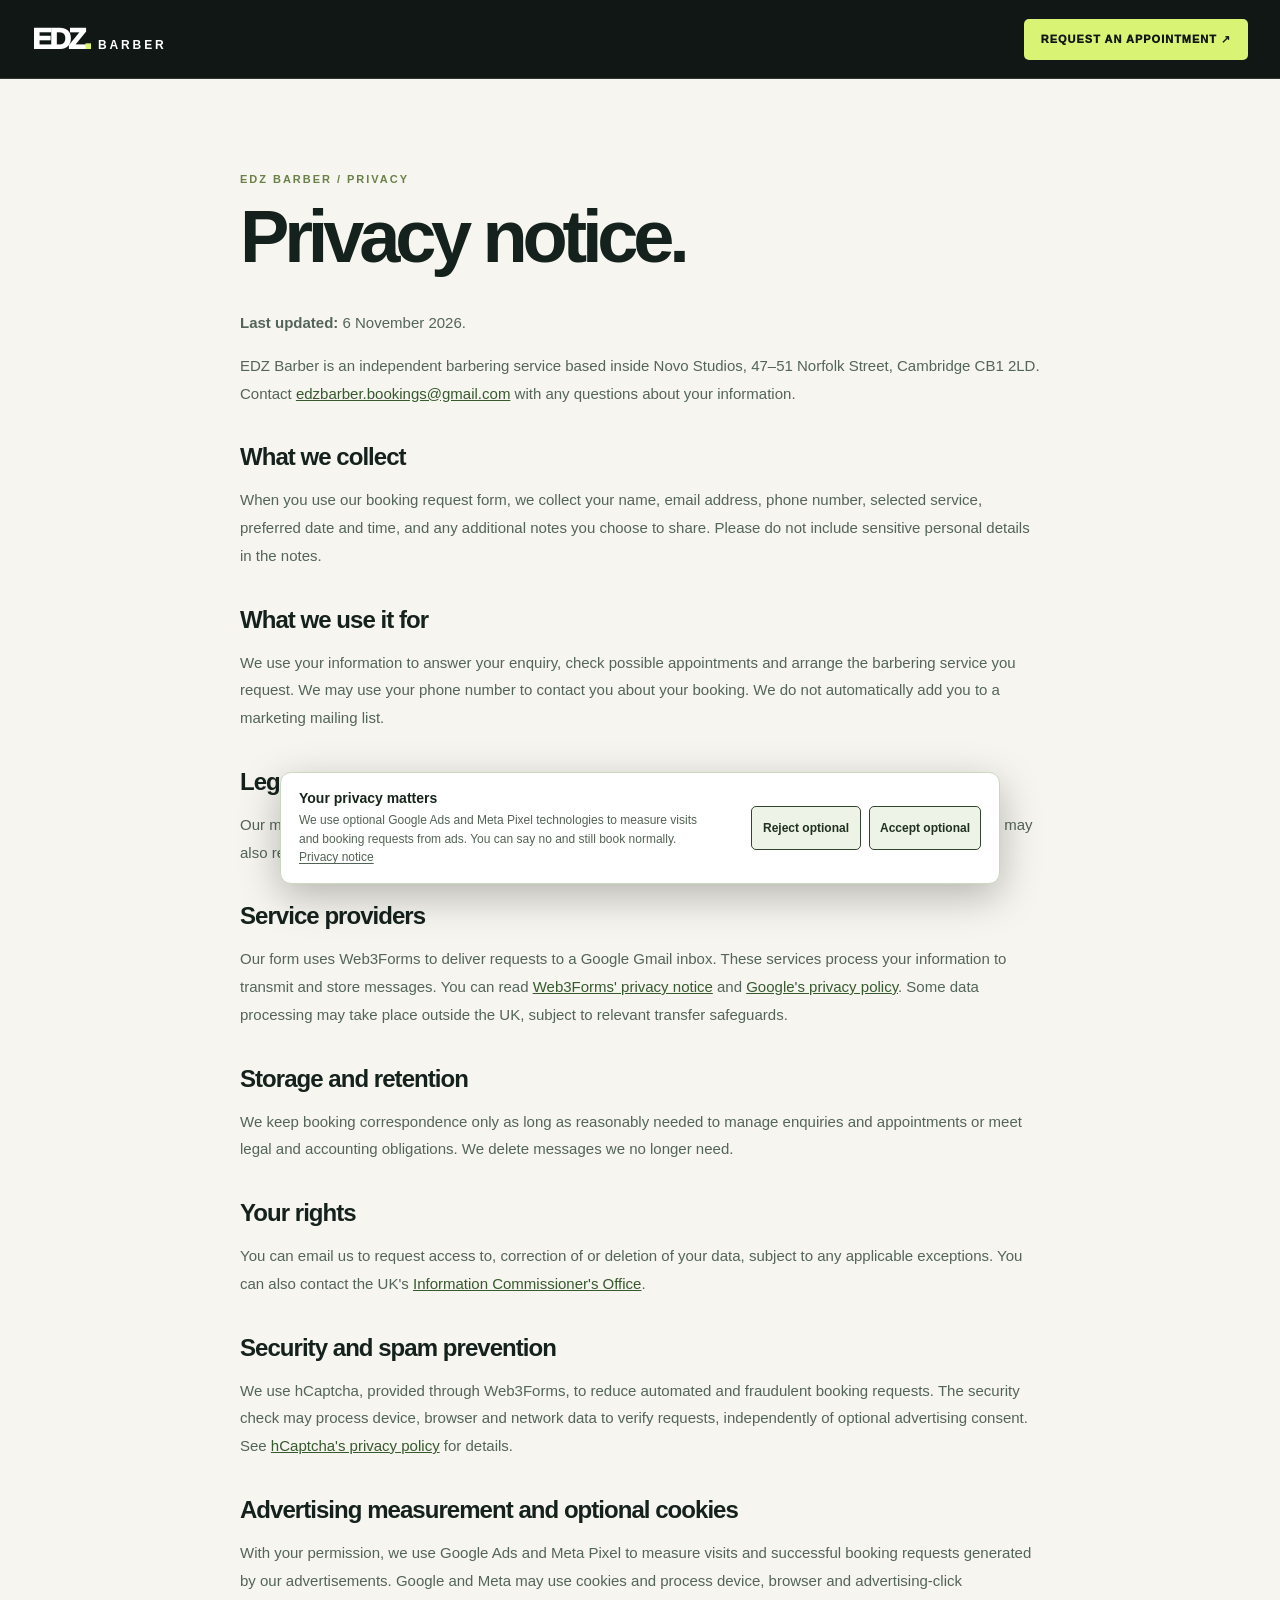
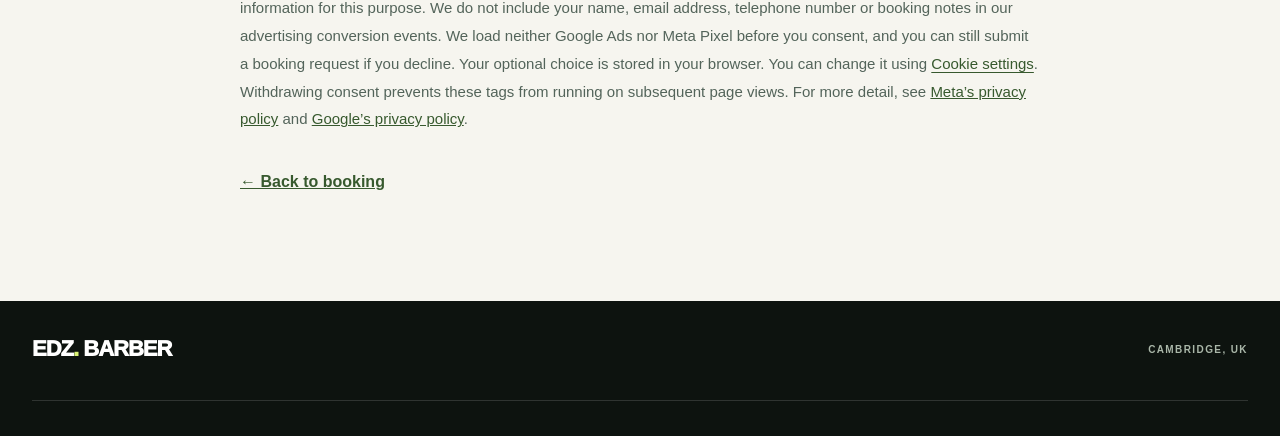
==== privacy.html @ 6031ab55 "fsdfa" ====
<!doctype html>
<html lang="en-GB">
<head>
  <script>
    window.dataLayer = window.dataLayer || [];
    function gtag() { dataLayer.push(arguments); }
    gtag('consent', 'default', {
      ad_storage: 'denied', analytics_storage: 'denied',
      ad_user_data: 'denied', ad_personalization: 'denied'
    });
    gtag('js', new Date());
  </script>
  <script src="consent.js" defer></script>
  <meta charset="utf-8"><meta name="viewport" content="width=device-width,initial-scale=1,viewport-fit=cover">
  <meta name="theme-color" content="#101714"><meta name="description" content="How EDZ Barber uses personal information sent through the appointment request form.">
  <link rel="canonical" href="https://www.edzbarber.co.uk/privacy.html"><link rel="icon" href="favicon.svg" type="image/svg+xml"><link rel="stylesheet" href="style.css">
  <title>Privacy Notice | EDZ Barber</title>
</head>
<body>
  <header class="header"><div class="container nav"><a class="logo" href="./" aria-label="EDZ Barber home"><span class="logo-symbol">EDZ<span class="logo-dot">.</span></span><span class="logo-word">BARBER</span></a><a class="nav-book" href="./#book">REQUEST AN APPOINTMENT ↗</a></div></header>
  <main class="container privacy-main">
    <span class="section-tag">EDZ BARBER / PRIVACY</span><h1>Privacy notice.</h1>
    <p><strong>Last updated:</strong> 6 November 2026.</p>
    <p>EDZ Barber is an independent barbering service based inside Novo Studios, 47–51 Norfolk Street, Cambridge CB1 2LD. Contact <a href="mailto:edzbarber.bookings@gmail.com">edzbarber.bookings@gmail.com</a> with any questions about your information.</p>
    <h2>What we collect</h2><p>When you use our booking request form, we collect your name, email address, phone number, selected service, preferred date and time, and any additional notes you choose to share. Please do not include sensitive personal details in the notes.</p>
    <h2>What we use it for</h2><p>We use your information to answer your enquiry, check possible appointments and arrange the barbering service you request. We may use your phone number to contact you about your booking. We do not automatically add you to a marketing mailing list.</p>
    <h2>Legal basis</h2><p>Our main basis for processing appointment requests is taking steps at your request before arranging a service. We may also retain necessary business records to comply with applicable obligations.</p>
    <h2>Service providers</h2><p>Our form uses Web3Forms to deliver requests to a Google Gmail inbox. These services process your information to transmit and store messages. You can read <a href="https://web3forms.com/privacy" target="_blank" rel="noopener noreferrer">Web3Forms' privacy notice</a> and <a href="https://policies.google.com/privacy" target="_blank" rel="noopener noreferrer">Google's privacy policy</a>. Some data processing may take place outside the UK, subject to relevant transfer safeguards.</p>
    <h2>Storage and retention</h2><p>We keep booking correspondence only as long as reasonably needed to manage enquiries and appointments or meet legal and accounting obligations. We delete messages we no longer need.</p>
    <h2>Your rights</h2><p>You can email us to request access to, correction of or deletion of your data, subject to any applicable exceptions. You can also contact the UK's <a href="https://ico.org.uk/make-a-complaint/" target="_blank" rel="noopener noreferrer">Information Commissioner's Office</a>.</p>
    <h2>Security and spam prevention</h2><p>We use hCaptcha, provided through Web3Forms, to reduce automated and fraudulent booking requests. The security check may process device, browser and network data to verify requests, independently of optional advertising consent. See <a href="https://www.hcaptcha.com/privacy" target="_blank" rel="noopener noreferrer">hCaptcha's privacy policy</a> for details.</p>
    <h2>Advertising measurement and optional cookies</h2><p>With your permission, we use Google Ads and Meta Pixel to measure visits and successful booking requests generated by our advertisements. Google and Meta may use cookies and process device, browser and advertising-click information for this purpose. We do not include your name, email address, telephone number or booking notes in our advertising conversion events. We load neither Google Ads nor Meta Pixel before you consent, and you can still submit a booking request if you decline. Your optional choice is stored in your browser. You can change it using <button type="button" class="cookie-settings cookie-settings-inline" data-open-cookie-preferences>Cookie settings</button>. Withdrawing consent prevents these tags from running on subsequent page views. For more detail, see <a href="https://www.facebook.com/privacy/policy/" target="_blank" rel="noopener noreferrer">Meta’s privacy policy</a> and <a href="https://policies.google.com/privacy" target="_blank" rel="noopener noreferrer">Google’s privacy policy</a>.</p>
    <a class="back-link" href="./#book">← Back to booking</a>
  </main>
  <footer class="footer"><div class="container footer-top"><a class="footer-brand" href="./">EDZ<span>.</span> BARBER</a><span>CAMBRIDGE, UK</span></div></footer>
<aside class="cookie-banner" id="cookie-banner" role="region" aria-label="Cookie preferences" hidden>
  <div class="cookie-banner-copy"><strong>Your privacy matters</strong><p>We use optional Google Ads and Meta Pixel technologies to measure visits and booking requests from ads. You can say no and still book normally. <a href="privacy.html">Privacy notice</a></p></div>
  <div class="cookie-banner-actions"><button class="cookie-choice" type="button" id="reject-tracking">Reject optional</button><button class="cookie-choice" type="button" id="accept-tracking">Accept optional</button></div>
</aside></body></html>
---- style.css ----
:root{--dark:#101714;--dark2:#1a251f;--mint:#d9f374;--ivory:#f6f5ef;--white:#fff;--ink:#15211c;--muted:#6c776d;--border:#dce1d6;--max:1240px}
*{box-sizing:border-box}
html{scroll-behavior:smooth;scroll-padding-top:26px}
body{margin:0;background:var(--ivory);font-family:Inter,ui-sans-serif,-apple-system,BlinkMacSystemFont,"Segoe UI",Arial,sans-serif;color:var(--ink);-webkit-font-smoothing:antialiased}
a{color:inherit;text-decoration:none}
a:hover{text-decoration:none}
button,input,select,textarea{font:inherit}
button{cursor:pointer}
:focus-visible{outline:3px solid #5d83e0;outline-offset:3px}
.container{width:min(calc(100% - 64px),var(--max));margin-inline:auto}
.visually-hidden{position:absolute!important;width:1px;height:1px;padding:0;margin:-1px;overflow:hidden;clip:rect(0,0,0,0);white-space:nowrap;border:0}
.skip-link{position:absolute;top:-100px;left:12px;background:var(--mint);color:#111;padding:12px;z-index:100}
.skip-link:focus{top:10px}
.header{background:var(--dark);color:#fff;border-bottom:1px solid #ffffff22;position:relative;z-index:3}
.nav{min-height:78px;display:flex;align-items:center;gap:28px;justify-content:space-between}
.logo{display:inline-flex;align-items:baseline;gap:9px;white-space:nowrap}.logo-symbol{font-size:30px;font-weight:1000;letter-spacing:-.095em;line-height:1}.logo-dot{color:var(--mint)}.logo-word{font-size:12px;letter-spacing:.24em;font-weight:900}.nav-location{margin:auto;color:#adbeae;letter-spacing:.17em;font-size:10px;font-weight:800;display:flex;align-items:center;gap:9px}.location-dot{height:7px;width:7px;background:var(--mint);border-radius:50%}.nav-actions{display:flex;align-items:center;gap:28px}.nav-text{font-size:12px;font-weight:750;color:#ced6cc}.nav-text:hover{color:var(--mint)}.nav-book{background:var(--mint);color:var(--dark);font-size:11px;letter-spacing:.09em;font-weight:950;padding:14px 17px;border-radius:5px;white-space:nowrap}.nav-book span{margin-left:7px}
.hero{background:var(--dark);color:#fff;position:relative;overflow:hidden}.hero:before{content:"";position:absolute;inset:0;pointer-events:none;background:radial-gradient(ellipse at 10% 63%,#2b442f80,transparent 43%),linear-gradient(120deg,transparent 65%,#202f2438);opacity:.9}.hero-grid{position:relative;z-index:1;display:grid;grid-template-columns:.92fr 1.08fr;gap:clamp(38px,6vw,92px);align-items:start;padding-block:66px 76px}.hero-story{min-height:670px;display:flex;flex-direction:column;position:relative;padding-top:51px}.eyebrow,.section-tag{font-size:11px;font-weight:900;letter-spacing:.18em}.eyebrow{color:#dbe9d3;display:flex;align-items:center;gap:12px}.asterisk{color:var(--mint);font-size:19px;line-height:1}.hero h1{font-size:clamp(66px,7.6vw,112px);line-height:.94;font-weight:1000;letter-spacing:-.088em;margin:46px 0 24px}.accent-line{color:var(--mint)}.period{color:#fff}.hero-description{color:#b9c6b8;line-height:1.8;max-width:425px;font-size:16px;margin:0 0 32px}.story-badges{display:flex;flex-wrap:wrap;gap:11px}.story-badges span{border:1px solid #ffffff2d;padding:11px 12px;font-size:9px;font-weight:850;letter-spacing:.07em;color:#d5ded3;border-radius:4px}.story-badges span span{color:var(--mint);padding:0;border:0;margin-right:5px;font-size:12px}.hero-decoration{position:relative;display:flex;align-items:end;justify-content:space-between;margin-top:auto;padding:35px 0 18px;border-bottom:1px solid #ffffff25}.hero-decoration>span{font-size:clamp(85px,13vw,170px);font-weight:1000;letter-spacing:-.17em;color:#d9f37418;line-height:.75;padding-right:.15em;user-select:none}.hero-decoration i{font-style:normal;font-size:12px;color:var(--mint);line-height:1.6;letter-spacing:.16em;font-weight:900;text-align:right}.footnote{font-size:9px;letter-spacing:.16em;color:#889c8c;font-weight:900;margin:15px 0 0}
.form-panel{background:var(--ivory);color:var(--ink);border-radius:14px;padding:clamp(25px,3.5vw,48px);box-shadow:0 26px 70px #0005;scroll-margin-top:18px}.form-topline{display:flex;justify-content:space-between;align-items:center;gap:10px;margin-bottom:23px}.form-tag{display:flex;gap:8px;align-items:center;font-size:9px;font-weight:900;letter-spacing:.14em}.pulse{width:7px;height:7px;border-radius:50%;background:#6e9a56;box-shadow:0 0 0 3px #6e9a5625}.form-reference{font-size:10px;letter-spacing:.1em;color:#7a887b;font-weight:800}.form-intro{border-bottom:1px solid var(--border);padding-bottom:22px;margin-bottom:24px}.form-intro h2{font-size:clamp(36px,4vw,55px);line-height:1.03;letter-spacing:-.07em;font-weight:1000;margin:0 0 14px}.form-intro h2 em{font-style:normal;color:#6a8942}.form-intro p{font-size:13px;color:#68776b;max-width:400px;line-height:1.7;margin:0}.honeypot{display:none!important}.input-group{border:0;padding:0;margin:0 0 21px;min-width:0}.input-group>label,.input-group>legend{display:block;float:none;width:100%;margin:0 0 10px;font-size:11px;color:#66804c;font-weight:950;letter-spacing:.06em}.input-group>label>span,.input-group>legend>span{color:#243226;margin-left:8px;font-size:13px;font-weight:850;letter-spacing:0}.select-wrap{position:relative}.select-wrap:after{content:"⌄";position:absolute;right:17px;top:50%;transform:translateY(-58%);font-size:23px;pointer-events:none;color:#5c6a60}input:not([type=checkbox]),select,textarea{background:#fff;border:1px solid #d5ddd0;border-radius:6px;color:var(--ink);padding:14px 15px;width:100%;min-height:49px;outline-offset:1px;font-size:14px;transition:border-color .2s,box-shadow .2s}input:not([type=checkbox]):focus,select:focus,textarea:focus{outline:none;border-color:#799651;box-shadow:0 0 0 3px #79965122}select{appearance:none;padding-right:40px;cursor:pointer}input::placeholder,textarea::placeholder{color:#929f94}input[type="date"],input[type="time"]{color-scheme:light;min-width:0}fieldset.two-fields{padding:0}.two-fields-inner{display:grid;grid-template-columns:1fr 1fr;gap:14px}.sub-label{display:block;font-size:12px;color:#526255;font-weight:700;margin:0 0 7px}.field-help{font-size:11px;color:#829082;margin:8px 0 0;line-height:1.4}.contact-details>.field+.field{margin-top:13px}.extra-details{margin:-4px 0 21px;border-bottom:1px solid var(--border);padding-bottom:15px}.extra-details summary{font-size:12px;font-weight:800;cursor:pointer;color:#314931;list-style:none;display:flex;align-items:center;gap:7px}.extra-details summary:before{content:"+";width:16px;height:16px;border:1px solid #abbba7;display:inline-grid;place-items:center;border-radius:3px;line-height:1}.extra-details[open] summary:before{content:"−"}.extra-details summary::-webkit-details-marker{display:none}.extra-details summary span{color:#94a192;font-weight:500}.extra-field{margin-top:13px}textarea{min-height:86px;resize:vertical}.submit-button{width:100%;border:0;border-radius:6px;background:var(--mint);min-height:58px;color:#132018;display:flex;justify-content:space-between;align-items:center;font-size:14px;font-weight:950;padding:10px 12px 10px 22px;transition:background .2s,transform .2s}.submit-button:hover{background:#cae85e;transform:translateY(-1px)}.submit-button:disabled{opacity:.68;cursor:wait}.button-arrow{display:grid;place-items:center;width:36px;height:36px;background:#17221c;color:var(--mint);border-radius:4px;font-size:21px}.submission-notice{display:flex;gap:9px;align-items:flex-start;margin-top:15px}.notice-icon{color:#76915e;font-size:17px;line-height:1.3}.submission-notice p{margin:0;font-size:11px;color:#7a877b;line-height:1.65}.submission-notice strong{color:#425247}.submission-notice a{color:#334a31;text-decoration:underline;text-underline-offset:2px}.form-feedback{border:1px solid #b9d6af;border-radius:9px;background:#edf7e8;padding:23px;color:#24412b;line-height:1.65}.form-feedback[hidden]{display:none}.form-feedback.is-error{background:#fff6ef;border-color:#e4c9ad;color:#784c27}.form-feedback strong{display:block;font-size:20px;letter-spacing:-.035em;margin-bottom:4px}.form-feedback p{font-size:14px;margin:0}.form-feedback .resend{display:inline-block;margin-top:14px;border:0;background:#24412b;color:#fff;padding:10px 14px;border-radius:4px;font-size:12px;font-weight:800}.hero-bottom{position:relative;z-index:1;border-top:1px solid #ffffff22}.hero-bottom-inner{min-height:53px;display:flex;justify-content:space-between;align-items:center;gap:20px;color:#85998c;letter-spacing:.14em;font-size:9px;font-weight:900}
.how{background:#f4f4eb;padding:110px 0 118px}.section-heading{display:flex;justify-content:space-between;align-items:end;gap:30px;margin-bottom:43px}.section-tag{color:#698048}.section-heading h2,.info h2{font-size:clamp(48px,6vw,80px);line-height:1;letter-spacing:-.08em;margin:18px 0 0;font-weight:1000}.section-heading h2 span{color:#8caa59}.section-heading>p{max-width:360px;font-size:15px;line-height:1.75;color:#657264;margin:0 0 5px}.steps-grid{display:grid;grid-template-columns:repeat(3,1fr);gap:14px}.step-card{background:#fff;border:1px solid #e0e6d9;border-radius:9px;padding:29px 28px;min-height:230px;display:flex;flex-direction:column}.step-count{font-size:12px;color:#67864d;font-weight:900}.step-icon{margin:17px 0 6px;font-size:35px;color:#263b25;font-weight:500}.step-card h3{font-size:23px;letter-spacing:-.05em;margin:9px 0}.step-card p{font-size:14px;color:#6d786c;line-height:1.7;margin:0}
.info{background:#e9eddf;padding:110px 0}.info-grid{display:grid;grid-template-columns:.8fr 1.2fr;gap:95px}.info-intro h2{margin-bottom:34px}.instagram-link{font-size:12px;font-weight:900;letter-spacing:.07em;border-bottom:2px solid #223a24;padding-bottom:8px}.instagram-link span{margin-left:10px}.faq-list details{border-bottom:1px solid #bccab9;padding:23px 0}.faq-list details:first-child{border-top:1px solid #bccab9}.faq-list summary{font-weight:850;font-size:15px;cursor:pointer;list-style:none;display:flex;justify-content:space-between;gap:20px}.faq-list summary:after{content:"+";font-size:25px;font-weight:400;line-height:1}.faq-list details[open] summary:after{content:"−"}.faq-list summary::-webkit-details-marker{display:none}.faq-list p{line-height:1.8;font-size:14px;color:#607261;max-width:550px;margin:17px 0 0}
.bottom-cta{background:var(--mint);padding:55px 0}.bottom-cta-inner{display:flex;align-items:center;justify-content:space-between;gap:20px}.bottom-cta-inner>div>span{font-size:10px;letter-spacing:.15em;font-weight:950}.bottom-cta-inner h2{font-size:clamp(27px,4vw,49px);letter-spacing:-.065em;margin:10px 0 0;line-height:1.1}.bottom-cta-inner h2 em{font-style:normal;color:#536d2f}.back-to-book{background:var(--dark);color:#fff;font-size:12px;font-weight:900;letter-spacing:.055em;padding:18px 21px;border-radius:5px;white-space:nowrap}.back-to-book span{color:var(--mint);margin-left:13px}.footer{background:#0d130f;color:#aab7a9;padding:35px 0}.footer-top,.footer-bottom{display:flex;justify-content:space-between;align-items:center;gap:20px}.footer-top{padding-bottom:38px;border-bottom:1px solid #ffffff24}.footer-brand{font-size:22px;letter-spacing:-.045em;color:#fff;font-weight:950}.footer-brand span{color:var(--mint)}.footer-top>span{font-size:10px;letter-spacing:.14em;font-weight:900}.footer-bottom{padding-top:22px;font-size:10px;letter-spacing:.12em;font-weight:800}.footer-bottom>div{display:flex;gap:25px}.footer-bottom a:hover{color:var(--mint)}
/* Privacy page */
.privacy-header{background:var(--dark);color:#fff}.privacy-main{max-width:800px;padding:90px 0 110px}.privacy-main h1{font-size:clamp(44px,7vw,74px);letter-spacing:-.07em;line-height:1;margin:13px 0 35px}.privacy-main h2{font-size:24px;letter-spacing:-.04em;margin:36px 0 12px}.privacy-main p,.privacy-main li{line-height:1.85;color:#53645a;font-size:15px}.privacy-main a{color:#37592e;text-decoration:underline}.privacy-main .back-link{display:inline-block;margin-top:25px;font-weight:850}
@media(max-width:1100px){.nav-location{display:none}.hero-grid{gap:30px;grid-template-columns:.83fr 1.17fr}.hero h1{font-size:clamp(63px,7.6vw,84px)}.story-badges{gap:7px}.story-badges span{font-size:8px;padding:10px}}
@media(max-width:800px){.container{width:min(calc(100% - 36px),var(--max))}.nav{min-height:64px}.nav-text{display:none}.nav-book{padding:12px 13px;font-size:10px}.hero-grid{display:flex;flex-direction:column;gap:0;padding:25px 0 44px}.form-panel{order:0;max-width:650px;width:100%;margin:auto;padding:28px}.hero-story{order:1;min-height:unset;display:block;padding:66px 8px 15px}.hero h1{font-size:clamp(58px,12vw,96px);margin:25px 0}.hero-decoration{display:none}.footnote{display:none}.hero-description{max-width:580px}.hero-bottom-inner{justify-content:center}.hero-bottom-inner span:not(:first-child){display:none}.section-heading{align-items:start}.how,.info{padding:75px 0}.info-grid{gap:35px}.bottom-cta-inner{align-items:start;flex-direction:column;gap:28px}}
@media(max-width:560px){.container{width:calc(100% - 24px)}.logo-symbol{font-size:27px}.logo-word{font-size:10px}.nav{min-height:60px}.nav-book{font-size:9px;padding:12px}.hero-grid{padding-top:12px}.form-panel{border-radius:10px;padding:23px 20px}.form-topline{margin-bottom:18px}.form-intro{padding-bottom:18px;margin-bottom:18px}.form-intro h2{font-size:40px}.form-intro p{font-size:12px}.input-group{margin-bottom:17px}.input-group>label,.input-group>legend{margin-bottom:9px}input:not([type=checkbox]),select,textarea{padding:12px;min-height:47px;font-size:13px}.two-fields-inner{gap:10px}.sub-label{font-size:11px}.field-help{font-size:10px}.contact-details>.field+.field{margin-top:11px}.extra-details{margin-bottom:17px}.submit-button{min-height:55px}.submission-notice p{font-size:10px}.hero-story{padding:65px 10px 8px}.hero h1{font-size:clamp(62px,16vw,90px)}.hero-description{font-size:14px}.story-badges span{font-size:8px;padding:8px}.hero-bottom-inner{font-size:8px}.section-heading{display:block;margin-bottom:27px}.section-heading h2,.info h2{font-size:55px}.section-heading>p{margin-top:20px;font-size:14px}.steps-grid{grid-template-columns:1fr}.step-card{min-height:unset;padding:23px}.step-icon{margin:7px 0 0;font-size:28px}.step-card h3{margin:8px 0 4px}.info-grid{grid-template-columns:1fr}.faq-list summary{font-size:14px}.bottom-cta-inner h2{font-size:33px}.back-to-book{width:100%;display:flex;justify-content:space-between}.footer{padding:28px 0}.footer-top,.footer-bottom{align-items:start;flex-direction:column}.footer-top{gap:12px;padding-bottom:23px}.footer-bottom{gap:21px}.footer-bottom>div{gap:18px}.privacy-main{padding:55px 0 85px}}
@media(prefers-reduced-motion:reduce){html{scroll-behavior:auto}*{transition:none!important}}


/* Booking details: haircut £17, beard trim £7 and a clearly identified venue. */
.venue-card{margin-top:19px;border:1px solid #dce5d3;border-radius:8px;background:#e9efdf;padding:13px 14px;display:flex;align-items:center;justify-content:space-between;gap:15px}
.venue-heading{display:flex;gap:10px;align-items:center;min-width:0}
.venue-pin{display:grid;place-items:center;width:34px;height:34px;flex-shrink:0;border-radius:7px;background:#dceabf;color:#395b32;font-weight:950;font-size:24px}
.venue-heading strong,.venue-heading span:not(.venue-pin){display:block}
.venue-heading strong{font-size:13px;font-weight:900;line-height:1.35;color:#223822}
.venue-heading div>span{font-size:11px;color:#5e725d;line-height:1.55;margin-top:2px}
.venue-directions{white-space:nowrap;font-size:11px;font-weight:900;color:#284e2e;border-bottom:1px solid #5a7955;padding-bottom:4px}
.venue-directions:hover,.faq-directions:hover{color:#50743d}
.faq-directions{color:#345c31;font-weight:850;text-decoration:underline;text-underline-offset:3px}
@media(max-width:560px){.venue-card{padding:12px;gap:8px}.venue-heading{gap:8px}.venue-heading div>span{font-size:10px}.venue-heading strong{font-size:12px}.venue-directions{font-size:10px}.venue-pin{width:28px;height:30px;font-size:20px}}
@media(max-width:370px){.venue-card{align-items:flex-start;flex-direction:column}.venue-directions{margin-left:37px}}

/* Simple, prominent follow link — secondary to the booking form. */
.follow-instagram{display:flex;align-items:center;gap:13px;margin-top:21px;padding:14px 15px;border:1px solid #d9e3d3;background:#eaf0e3;color:#1b3020;border-radius:8px;transition:background .2s,border-color .2s,transform .2s}
.follow-instagram:hover{background:#e1edd7;border-color:#afc6a5;transform:translateY(-1px)}
.follow-instagram-icon{display:grid;place-items:center;flex-shrink:0;width:42px;height:42px;background:#dbe9ce;border-radius:9px;color:#2d5132}
.follow-instagram-copy{display:flex;flex:1;flex-direction:column;gap:3px;min-width:0}
.follow-instagram-copy strong{font-size:12px;line-height:1.35;font-weight:900}
.follow-instagram-copy small{font-size:11px;color:#647963;line-height:1.4}
.follow-instagram-arrow{font-size:20px;font-weight:800;color:#385d3e}
@media(max-width:560px){.follow-instagram{margin-top:16px;padding:12px;gap:10px}.follow-instagram-icon{width:38px;height:38px}.follow-instagram-copy strong{font-size:11px}.follow-instagram-copy small{font-size:10px}}

/* Two simple service choices; no dropdown. Checked choice is included in booking email. */
.service-options{display:grid;grid-template-columns:1fr 1fr;gap:11px}
.service-option{position:relative;display:flex;align-items:center;justify-content:space-between;gap:10px;min-height:64px;padding:14px 16px;background:#fff;border:1px solid #d5ddd0;border-radius:7px;cursor:pointer;transition:border-color .18s,background .18s,box-shadow .18s}
/* The checkbox stays keyboard-accessible; the tile acts as its visible label. */
.service-option input[type="checkbox"]{position:absolute;width:1px;height:1px;opacity:0;pointer-events:none;margin:0;padding:0;min-height:0}
.service-option:has(input:checked){background:#e8f0d8;border-color:#87a465;box-shadow:inset 0 0 0 1px #87a465}
.service-option:focus-within{outline:3px solid #5d83e0;outline-offset:3px}
.service-option-title{font-size:14px;font-weight:850;color:#203325}
.service-option strong{color:#31502a;font-size:21px;font-weight:1000;white-space:nowrap}
@media(max-width:560px){.service-options{gap:8px}.service-option{padding:11px;min-height:56px;gap:6px}.service-option-title{font-size:12px}.service-option strong{font-size:18px}}
@media(max-width:350px){.service-options{grid-template-columns:1fr}}

/* Multiple services can be added to the same booking. */
.service-selector .service-hint{font-size:12px;line-height:1.5;color:#718070;margin:0 0 11px}
.service-option{padding-right:12px}
.service-option-body{display:flex;flex-direction:column;gap:4px;min-width:0;flex:1}
.service-option-subtitle{font-size:10px;color:#6d7d6d;line-height:1.3}
.service-toggle{width:19px;height:19px;flex-shrink:0;border:1.5px solid #b1c3a8;border-radius:5px;display:grid;place-items:center;color:#213c29;font-size:15px;font-weight:900;background:#fff}
.service-toggle:before{content:"+";line-height:1}
.service-option:has(input:checked) .service-toggle{border-color:#587b42;background:#d2e9ac}
.service-option:has(input:checked) .service-toggle:before{content:"✓"}
.service-summary{display:flex;align-items:center;justify-content:space-between;gap:16px;margin-top:12px;padding:13px 14px;background:#edf2e7;border:1px solid #d7e2cc;border-radius:7px}
.service-summary-detail,.service-summary-price{display:flex;flex-direction:column;gap:4px}
.service-summary-detail>span,.service-summary-price>span{font-size:9px;font-weight:950;letter-spacing:.11em;color:#748875}
.service-summary-detail strong{font-size:12px;color:#2c3d2f;line-height:1.45}
.service-summary-price{text-align:right;flex-shrink:0}
.service-summary-price strong{font-size:24px;font-weight:1000;color:#213c25}
.service-error{color:#a23022;font-size:12px;font-weight:750;margin:9px 0 0}
.service-error[hidden]{display:none}
@media(max-width:560px){.service-option{gap:5px;padding:11px 9px}.service-option-subtitle{font-size:9px}.service-toggle{width:16px;height:16px;font-size:12px}.service-summary-detail strong{font-size:11px}.service-summary-price strong{font-size:21px}}

/* Google Ads consent notice: optional, equally prominent accept and reject choices. */
.cookie-banner[hidden]{display:none!important}
.cookie-banner{position:fixed;z-index:1000;bottom:16px;left:50%;transform:translateX(-50%);width:min(720px,calc(100% - 24px));display:flex;align-items:center;gap:20px;justify-content:space-between;background:#fff;color:#18251c;border:1px solid #cbd9c1;border-radius:11px;padding:16px 18px;box-shadow:0 12px 40px #0004}
.cookie-banner-copy{max-width:400px}
.cookie-banner-copy strong{font-weight:900;font-size:14px}
.cookie-banner-copy p{font-size:12px;line-height:1.55;color:#536355;margin:4px 0 0}
.cookie-banner-copy a{text-decoration:underline;text-underline-offset:2px}
.cookie-banner-actions{display:flex;gap:8px;flex-shrink:0}
.cookie-choice{border-radius:5px;border:1px solid #31452e;background:#eef3e7;color:#203121;padding:12px 10px;font-size:12px;font-weight:850;min-width:110px;min-height:44px}
.cookie-choice:hover{background:#dcebbf}
.cookie-settings{font-size:inherit;letter-spacing:inherit;font-weight:inherit;color:inherit;text-decoration:underline;text-underline-offset:3px;background:none;border:0;padding:0}
.cookie-settings-inline{font-size:inherit;font-weight:inherit;color:#37592e;letter-spacing:normal}
@media(max-width:720px){.cookie-banner{flex-direction:column;align-items:stretch;gap:12px;padding:14px;bottom:8px}.cookie-banner-copy{max-width:none}.cookie-banner-actions{width:100%}.cookie-choice{flex:1;min-width:0}}

/* Compact hCaptcha: fits on narrow mobile screens without changing the booking layout. */
.captcha-area{margin:0 0 20px;padding:14px 15px 12px;background:#edf2e7;border:1px solid #d7e2cc;border-radius:8px}
.captcha-title{font-size:13px;font-weight:850;color:#263b29;margin:0 0 4px}
.captcha-description{font-size:11px;line-height:1.5;color:#657565;margin:0 0 12px}
.captcha-area .h-captcha{min-height:145px;max-width:100%;overflow:visible}
.captcha-error{font-size:12px;font-weight:750;color:#a23022;margin:8px 0 0;line-height:1.5}
.captcha-error[hidden]{display:none}
@media(max-width:560px){.captcha-area{padding:12px;margin-bottom:17px}}
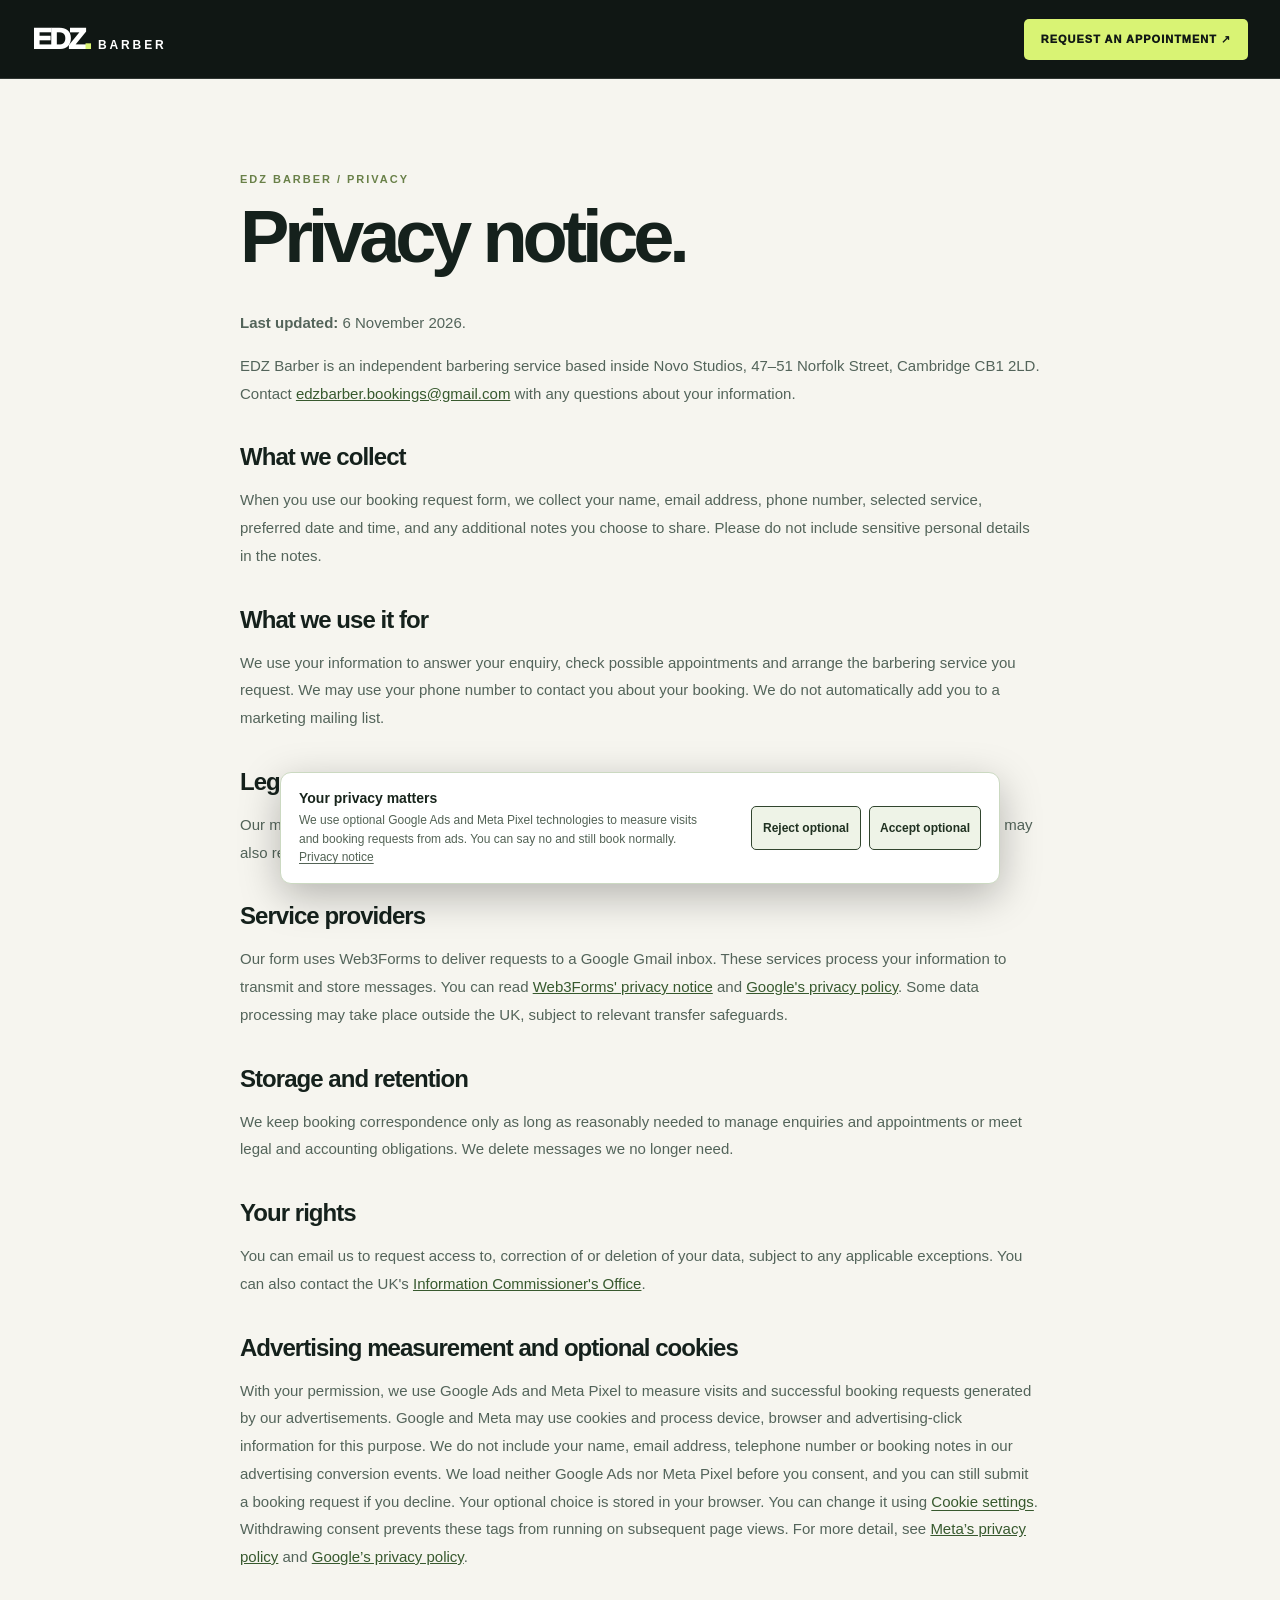
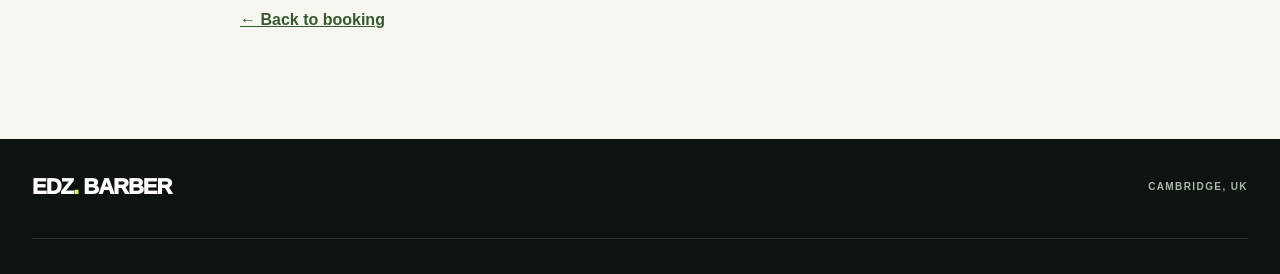
==== commit 965f1f6f: "ghdfghd" ====
--- a/privacy.html
+++ b/privacy.html
@@ -28,7 +28,6 @@
     <h2>Service providers</h2><p>Our form uses Web3Forms to deliver requests to a Google Gmail inbox. These services process your information to transmit and store messages. You can read <a href="https://web3forms.com/privacy" target="_blank" rel="noopener noreferrer">Web3Forms' privacy notice</a> and <a href="https://policies.google.com/privacy" target="_blank" rel="noopener noreferrer">Google's privacy policy</a>. Some data processing may take place outside the UK, subject to relevant transfer safeguards.</p>
     <h2>Storage and retention</h2><p>We keep booking correspondence only as long as reasonably needed to manage enquiries and appointments or meet legal and accounting obligations. We delete messages we no longer need.</p>
     <h2>Your rights</h2><p>You can email us to request access to, correction of or deletion of your data, subject to any applicable exceptions. You can also contact the UK's <a href="https://ico.org.uk/make-a-complaint/" target="_blank" rel="noopener noreferrer">Information Commissioner's Office</a>.</p>
-    <h2>Security and spam prevention</h2><p>We use hCaptcha, provided through Web3Forms, to reduce automated and fraudulent booking requests. The security check may process device, browser and network data to verify requests, independently of optional advertising consent. See <a href="https://www.hcaptcha.com/privacy" target="_blank" rel="noopener noreferrer">hCaptcha's privacy policy</a> for details.</p>
     <h2>Advertising measurement and optional cookies</h2><p>With your permission, we use Google Ads and Meta Pixel to measure visits and successful booking requests generated by our advertisements. Google and Meta may use cookies and process device, browser and advertising-click information for this purpose. We do not include your name, email address, telephone number or booking notes in our advertising conversion events. We load neither Google Ads nor Meta Pixel before you consent, and you can still submit a booking request if you decline. Your optional choice is stored in your browser. You can change it using <button type="button" class="cookie-settings cookie-settings-inline" data-open-cookie-preferences>Cookie settings</button>. Withdrawing consent prevents these tags from running on subsequent page views. For more detail, see <a href="https://www.facebook.com/privacy/policy/" target="_blank" rel="noopener noreferrer">Meta’s privacy policy</a> and <a href="https://policies.google.com/privacy" target="_blank" rel="noopener noreferrer">Google’s privacy policy</a>.</p>
     <a class="back-link" href="./#book">← Back to booking</a>
   </main>
--- a/style.css
+++ b/style.css
@@ -94,12 +94,3 @@
 .cookie-settings{font-size:inherit;letter-spacing:inherit;font-weight:inherit;color:inherit;text-decoration:underline;text-underline-offset:3px;background:none;border:0;padding:0}
 .cookie-settings-inline{font-size:inherit;font-weight:inherit;color:#37592e;letter-spacing:normal}
 @media(max-width:720px){.cookie-banner{flex-direction:column;align-items:stretch;gap:12px;padding:14px;bottom:8px}.cookie-banner-copy{max-width:none}.cookie-banner-actions{width:100%}.cookie-choice{flex:1;min-width:0}}
-
-/* Compact hCaptcha: fits on narrow mobile screens without changing the booking layout. */
-.captcha-area{margin:0 0 20px;padding:14px 15px 12px;background:#edf2e7;border:1px solid #d7e2cc;border-radius:8px}
-.captcha-title{font-size:13px;font-weight:850;color:#263b29;margin:0 0 4px}
-.captcha-description{font-size:11px;line-height:1.5;color:#657565;margin:0 0 12px}
-.captcha-area .h-captcha{min-height:145px;max-width:100%;overflow:visible}
-.captcha-error{font-size:12px;font-weight:750;color:#a23022;margin:8px 0 0;line-height:1.5}
-.captcha-error[hidden]{display:none}
-@media(max-width:560px){.captcha-area{padding:12px;margin-bottom:17px}}
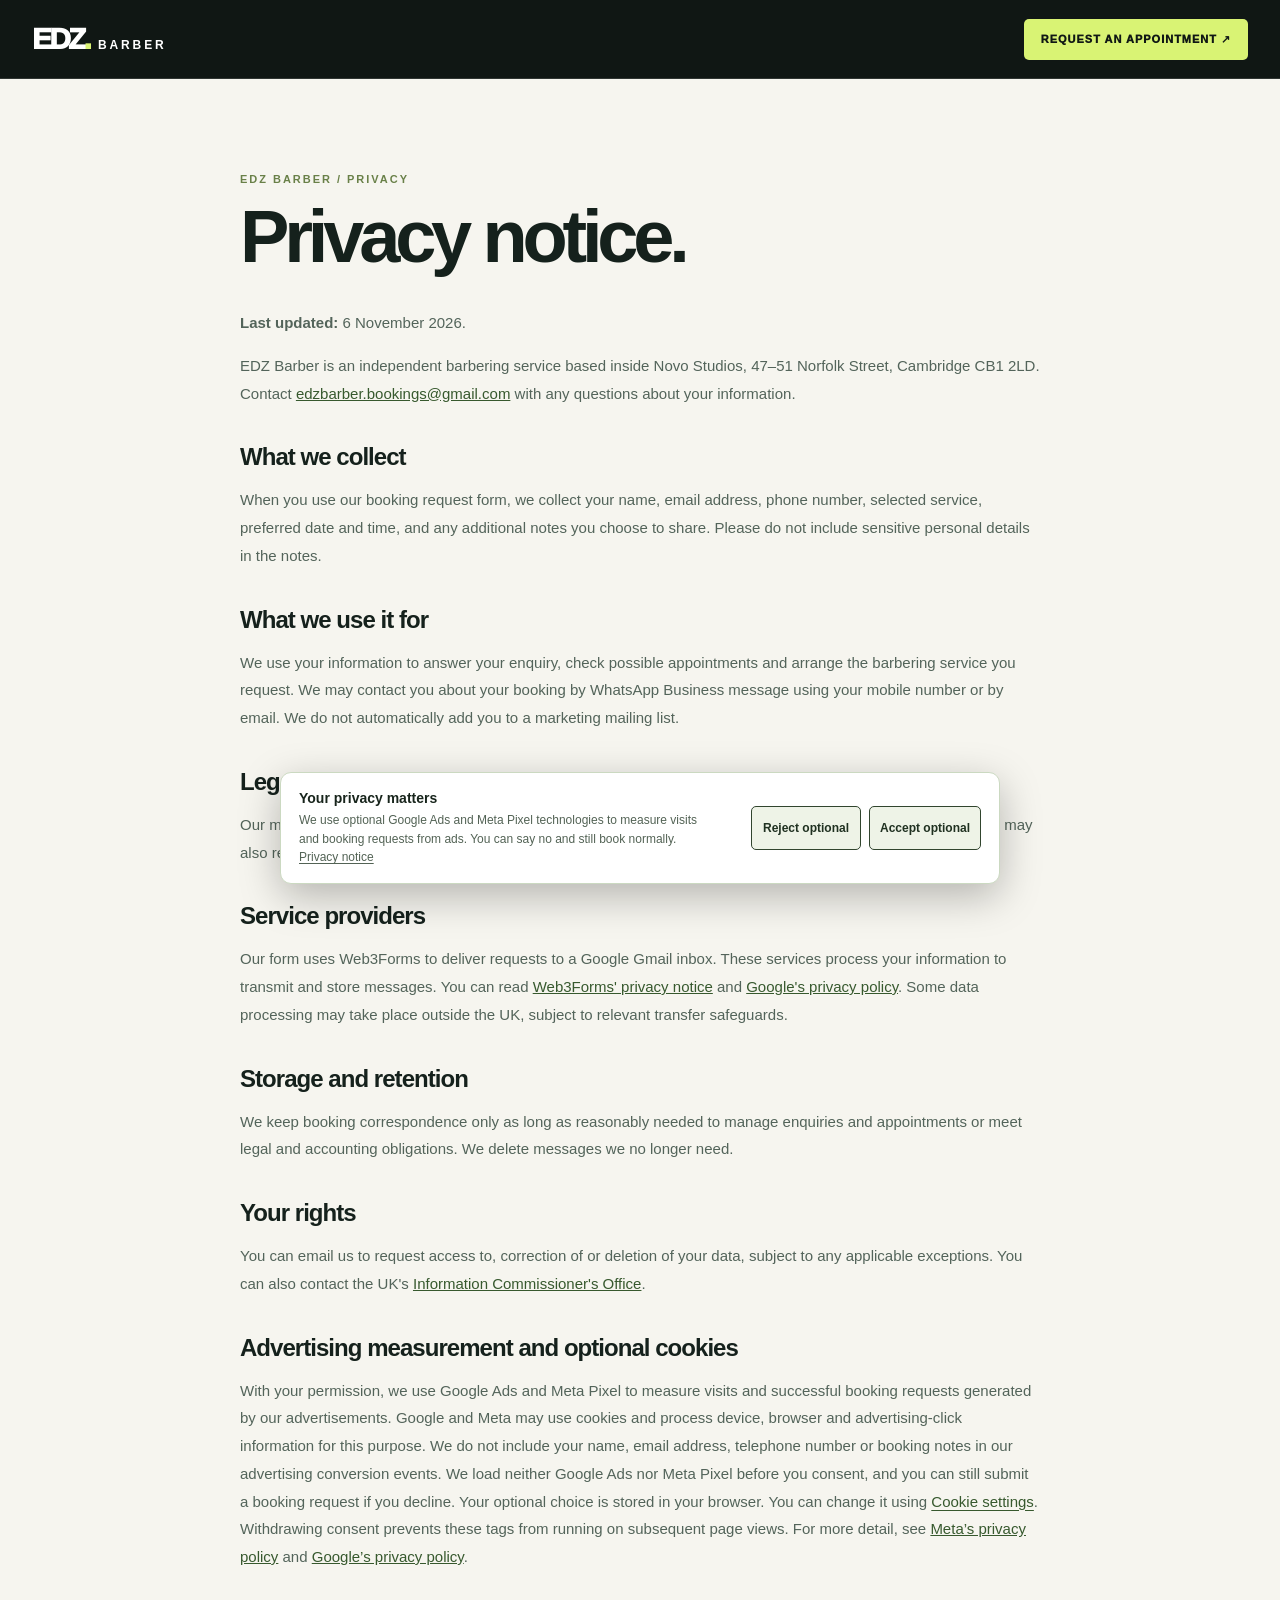
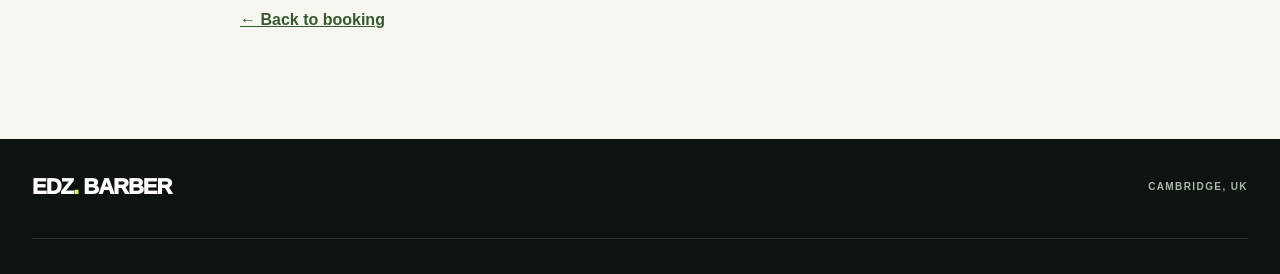
==== commit d96ebf08: "jfghjf" ====
--- a/privacy.html
+++ b/privacy.html
@@ -23,7 +23,7 @@
     <p><strong>Last updated:</strong> 6 November 2026.</p>
     <p>EDZ Barber is an independent barbering service based inside Novo Studios, 47–51 Norfolk Street, Cambridge CB1 2LD. Contact <a href="mailto:edzbarber.bookings@gmail.com">edzbarber.bookings@gmail.com</a> with any questions about your information.</p>
     <h2>What we collect</h2><p>When you use our booking request form, we collect your name, email address, phone number, selected service, preferred date and time, and any additional notes you choose to share. Please do not include sensitive personal details in the notes.</p>
-    <h2>What we use it for</h2><p>We use your information to answer your enquiry, check possible appointments and arrange the barbering service you request. We may use your phone number to contact you about your booking. We do not automatically add you to a marketing mailing list.</p>
+    <h2>What we use it for</h2><p>We use your information to answer your enquiry, check possible appointments and arrange the barbering service you request. We may contact you about your booking by WhatsApp Business message using your mobile number or by email. We do not automatically add you to a marketing mailing list.</p>
     <h2>Legal basis</h2><p>Our main basis for processing appointment requests is taking steps at your request before arranging a service. We may also retain necessary business records to comply with applicable obligations.</p>
     <h2>Service providers</h2><p>Our form uses Web3Forms to deliver requests to a Google Gmail inbox. These services process your information to transmit and store messages. You can read <a href="https://web3forms.com/privacy" target="_blank" rel="noopener noreferrer">Web3Forms' privacy notice</a> and <a href="https://policies.google.com/privacy" target="_blank" rel="noopener noreferrer">Google's privacy policy</a>. Some data processing may take place outside the UK, subject to relevant transfer safeguards.</p>
     <h2>Storage and retention</h2><p>We keep booking correspondence only as long as reasonably needed to manage enquiries and appointments or meet legal and accounting obligations. We delete messages we no longer need.</p>
--- a/style.css
+++ b/style.css
@@ -27,7 +27,7 @@
 @media(prefers-reduced-motion:reduce){html{scroll-behavior:auto}*{transition:none!important}}
 
 
-/* Booking details: haircut £17, beard trim £7 and a clearly identified venue. */
+/* Booking details: haircut £10, beard trim £7 and a clearly identified venue. */
 .venue-card{margin-top:19px;border:1px solid #dce5d3;border-radius:8px;background:#e9efdf;padding:13px 14px;display:flex;align-items:center;justify-content:space-between;gap:15px}
 .venue-heading{display:flex;gap:10px;align-items:center;min-width:0}
 .venue-pin{display:grid;place-items:center;width:34px;height:34px;flex-shrink:0;border-radius:7px;background:#dceabf;color:#395b32;font-weight:950;font-size:24px}
@@ -94,3 +94,13 @@
 .cookie-settings{font-size:inherit;letter-spacing:inherit;font-weight:inherit;color:inherit;text-decoration:underline;text-underline-offset:3px;background:none;border:0;padding:0}
 .cookie-settings-inline{font-size:inherit;font-weight:inherit;color:#37592e;letter-spacing:normal}
 @media(max-width:720px){.cookie-banner{flex-direction:column;align-items:stretch;gap:12px;padding:14px;bottom:8px}.cookie-banner-copy{max-width:none}.cookie-banner-actions{width:100%}.cookie-choice{flex:1;min-width:0}}
+
+/* Booking rules and mandatory agreement; uses existing brand colours. */
+.booking-policy{margin:0 0 18px;padding:17px 17px 15px;border:1px solid var(--border);border-radius:8px;background:#edf2e7}
+.booking-policy h3{font-size:14px;font-weight:900;letter-spacing:-.01em;margin:0 0 9px;color:#203325}
+.booking-policy ul{padding-left:19px;margin:0 0 15px;font-size:12px;line-height:1.65;color:#536653}
+.booking-policy li+li{margin-top:5px}
+.policy-agreement{display:flex;align-items:flex-start;gap:10px;border-top:1px solid #d1ddc8;padding-top:13px;font-size:12px;font-weight:750;line-height:1.55;color:#203325;cursor:pointer}
+.policy-agreement input[type="checkbox"]{flex:none;width:19px;height:19px;margin:1px 0 0;accent-color:#587b42;cursor:pointer}
+.policy-agreement strong{color:#a23022}
+@media(max-width:560px){.booking-policy{padding:14px}.booking-policy ul,.policy-agreement{font-size:11px}}
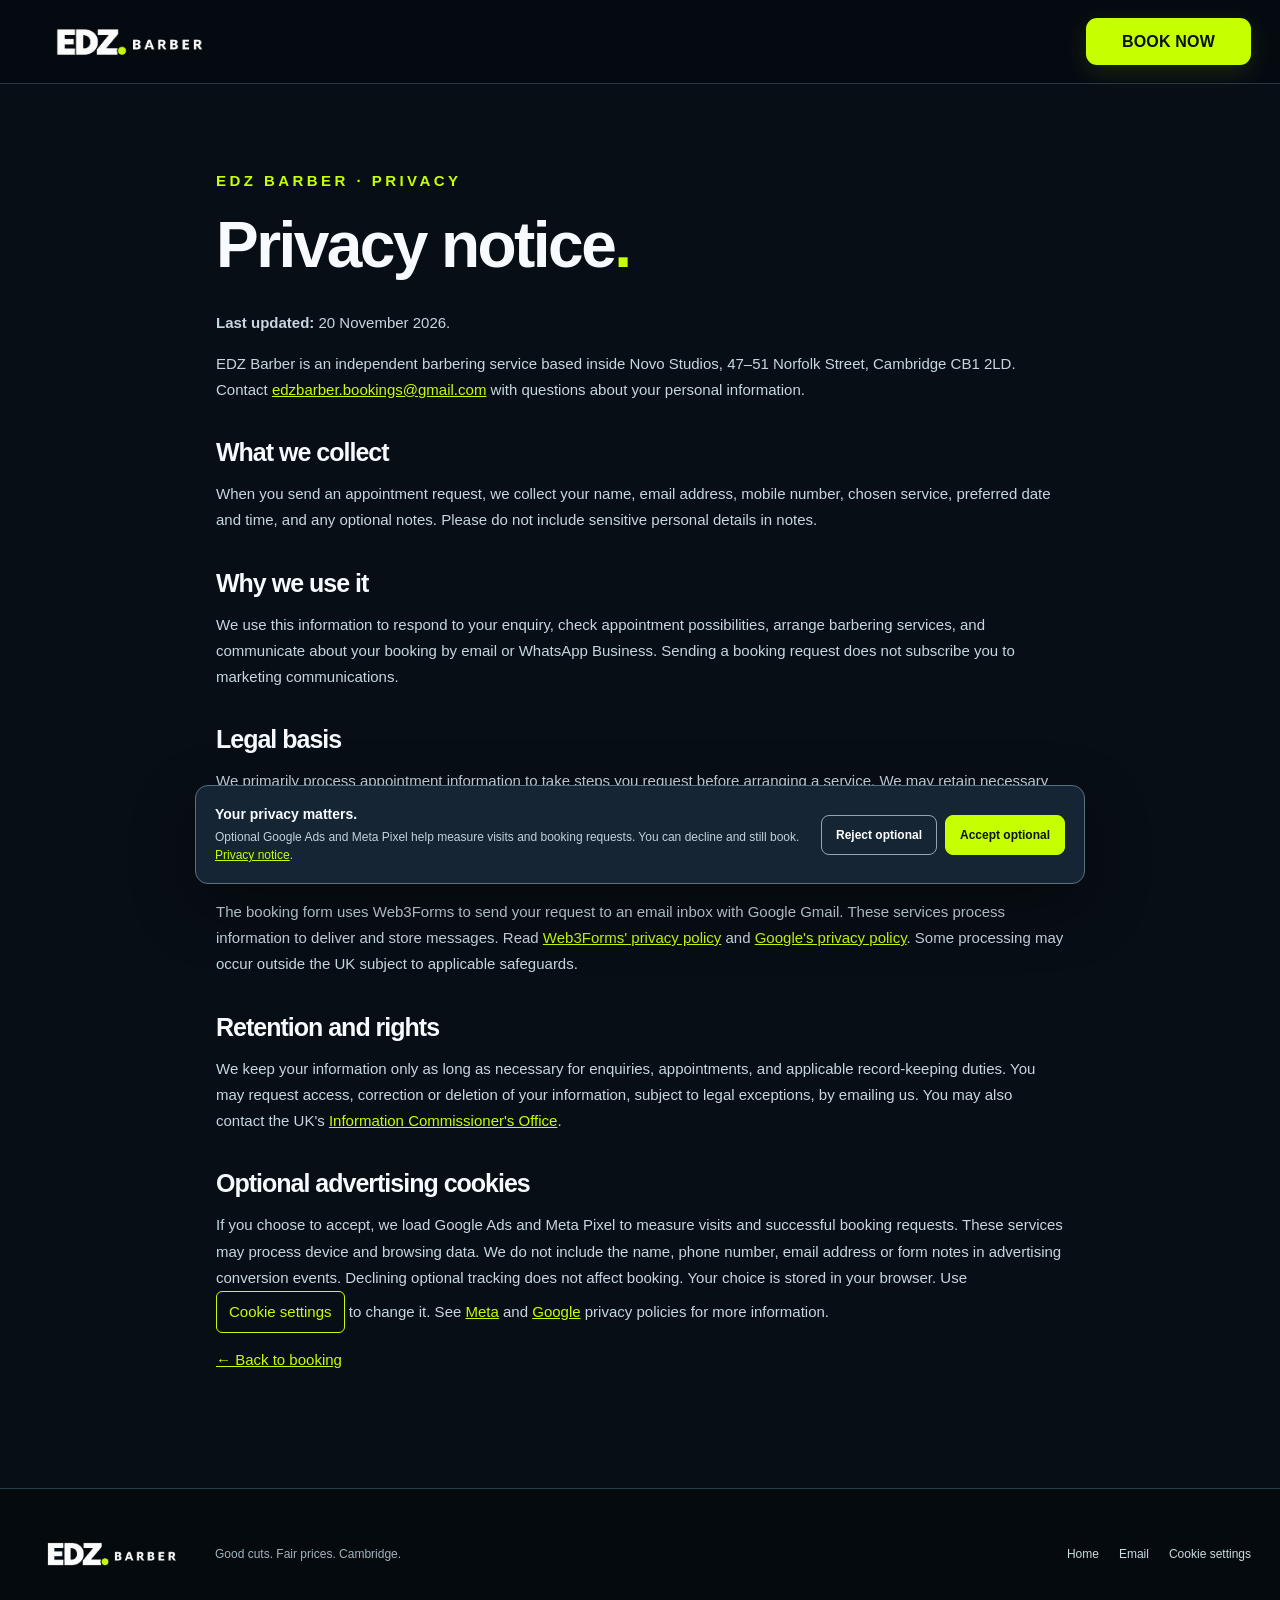
==== commit efe48eaf: "FASDFA" ====
--- a/privacy.html
+++ b/privacy.html
@@ -1,38 +1,24 @@
 <!doctype html>
 <html lang="en-GB">
 <head>
-  <script>
-    window.dataLayer = window.dataLayer || [];
-    function gtag() { dataLayer.push(arguments); }
-    gtag('consent', 'default', {
-      ad_storage: 'denied', analytics_storage: 'denied',
-      ad_user_data: 'denied', ad_personalization: 'denied'
-    });
-    gtag('js', new Date());
-  </script>
-  <script src="consent.js" defer></script>
-  <meta charset="utf-8"><meta name="viewport" content="width=device-width,initial-scale=1,viewport-fit=cover">
-  <meta name="theme-color" content="#101714"><meta name="description" content="How EDZ Barber uses personal information sent through the appointment request form.">
-  <link rel="canonical" href="https://www.edzbarber.co.uk/privacy.html"><link rel="icon" href="favicon.svg" type="image/svg+xml"><link rel="stylesheet" href="style.css">
-  <title>Privacy Notice | EDZ Barber</title>
+<meta charset="utf-8"><meta name="viewport" content="width=device-width, initial-scale=1, viewport-fit=cover">
+<meta name="theme-color" content="#080e15"><meta name="description" content="Privacy notice for EDZ Barber appointment requests in Cambridge.">
+<link rel="canonical" href="https://www.edzbarber.co.uk/privacy.html"><link rel="icon" href="favicon.svg" type="image/svg+xml"><link rel="stylesheet" href="style.css">
+<title>Privacy Notice | EDZ Barber</title>
+<script>window.dataLayer=window.dataLayer||[];function gtag(){dataLayer.push(arguments)}gtag('consent','default',{ad_storage:'denied',analytics_storage:'denied',ad_user_data:'denied',ad_personalization:'denied'});gtag('js',new Date());</script><script src="consent.js" defer></script>
 </head>
 <body>
-  <header class="header"><div class="container nav"><a class="logo" href="./" aria-label="EDZ Barber home"><span class="logo-symbol">EDZ<span class="logo-dot">.</span></span><span class="logo-word">BARBER</span></a><a class="nav-book" href="./#book">REQUEST AN APPOINTMENT ↗</a></div></header>
-  <main class="container privacy-main">
-    <span class="section-tag">EDZ BARBER / PRIVACY</span><h1>Privacy notice.</h1>
-    <p><strong>Last updated:</strong> 6 November 2026.</p>
-    <p>EDZ Barber is an independent barbering service based inside Novo Studios, 47–51 Norfolk Street, Cambridge CB1 2LD. Contact <a href="mailto:edzbarber.bookings@gmail.com">edzbarber.bookings@gmail.com</a> with any questions about your information.</p>
-    <h2>What we collect</h2><p>When you use our booking request form, we collect your name, email address, phone number, selected service, preferred date and time, and any additional notes you choose to share. Please do not include sensitive personal details in the notes.</p>
-    <h2>What we use it for</h2><p>We use your information to answer your enquiry, check possible appointments and arrange the barbering service you request. We may contact you about your booking by WhatsApp Business message using your mobile number or by email. We do not automatically add you to a marketing mailing list.</p>
-    <h2>Legal basis</h2><p>Our main basis for processing appointment requests is taking steps at your request before arranging a service. We may also retain necessary business records to comply with applicable obligations.</p>
-    <h2>Service providers</h2><p>Our form uses Web3Forms to deliver requests to a Google Gmail inbox. These services process your information to transmit and store messages. You can read <a href="https://web3forms.com/privacy" target="_blank" rel="noopener noreferrer">Web3Forms' privacy notice</a> and <a href="https://policies.google.com/privacy" target="_blank" rel="noopener noreferrer">Google's privacy policy</a>. Some data processing may take place outside the UK, subject to relevant transfer safeguards.</p>
-    <h2>Storage and retention</h2><p>We keep booking correspondence only as long as reasonably needed to manage enquiries and appointments or meet legal and accounting obligations. We delete messages we no longer need.</p>
-    <h2>Your rights</h2><p>You can email us to request access to, correction of or deletion of your data, subject to any applicable exceptions. You can also contact the UK's <a href="https://ico.org.uk/make-a-complaint/" target="_blank" rel="noopener noreferrer">Information Commissioner's Office</a>.</p>
-    <h2>Advertising measurement and optional cookies</h2><p>With your permission, we use Google Ads and Meta Pixel to measure visits and successful booking requests generated by our advertisements. Google and Meta may use cookies and process device, browser and advertising-click information for this purpose. We do not include your name, email address, telephone number or booking notes in our advertising conversion events. We load neither Google Ads nor Meta Pixel before you consent, and you can still submit a booking request if you decline. Your optional choice is stored in your browser. You can change it using <button type="button" class="cookie-settings cookie-settings-inline" data-open-cookie-preferences>Cookie settings</button>. Withdrawing consent prevents these tags from running on subsequent page views. For more detail, see <a href="https://www.facebook.com/privacy/policy/" target="_blank" rel="noopener noreferrer">Meta’s privacy policy</a> and <a href="https://policies.google.com/privacy" target="_blank" rel="noopener noreferrer">Google’s privacy policy</a>.</p>
-    <a class="back-link" href="./#book">← Back to booking</a>
-  </main>
-  <footer class="footer"><div class="container footer-top"><a class="footer-brand" href="./">EDZ<span>.</span> BARBER</a><span>CAMBRIDGE, UK</span></div></footer>
-<aside class="cookie-banner" id="cookie-banner" role="region" aria-label="Cookie preferences" hidden>
-  <div class="cookie-banner-copy"><strong>Your privacy matters</strong><p>We use optional Google Ads and Meta Pixel technologies to measure visits and booking requests from ads. You can say no and still book normally. <a href="privacy.html">Privacy notice</a></p></div>
-  <div class="cookie-banner-actions"><button class="cookie-choice" type="button" id="reject-tracking">Reject optional</button><button class="cookie-choice" type="button" id="accept-tracking">Accept optional</button></div>
-</aside></body></html>
+<header class="site-header"><div class="container header-layout"><a class="brand" href="./" aria-label="EDZ Barber home"><img src="assets/edz-logo.webp" width="278" height="104" alt="EDZ Barber logo"></a><a class="btn header-book" href="./#booking" style="margin-left:auto">BOOK NOW</a></div></header>
+<main class="privacy-main"><p class="eyebrow" style="color:var(--lime)">EDZ BARBER · PRIVACY</p><h1>Privacy notice<span class="lime-dot">.</span></h1>
+<p><strong>Last updated:</strong> 20 November 2026.</p>
+<p>EDZ Barber is an independent barbering service based inside Novo Studios, 47–51 Norfolk Street, Cambridge CB1 2LD. Contact <a href="mailto:edzbarber.bookings@gmail.com">edzbarber.bookings@gmail.com</a> with questions about your personal information.</p>
+<h2>What we collect</h2><p>When you send an appointment request, we collect your name, email address, mobile number, chosen service, preferred date and time, and any optional notes. Please do not include sensitive personal details in notes.</p>
+<h2>Why we use it</h2><p>We use this information to respond to your enquiry, check appointment possibilities, arrange barbering services, and communicate about your booking by email or WhatsApp Business. Sending a booking request does not subscribe you to marketing communications.</p>
+<h2>Legal basis</h2><p>We primarily process appointment information to take steps you request before arranging a service. We may retain necessary business records for legal and accounting purposes.</p>
+<h2>Service providers</h2><p>The booking form uses Web3Forms to send your request to an email inbox with Google Gmail. These services process information to deliver and store messages. Read <a href="https://web3forms.com/privacy" target="_blank" rel="noopener noreferrer">Web3Forms' privacy policy</a> and <a href="https://policies.google.com/privacy" target="_blank" rel="noopener noreferrer">Google's privacy policy</a>. Some processing may occur outside the UK subject to applicable safeguards.</p>
+<h2>Retention and rights</h2><p>We keep your information only as long as necessary for enquiries, appointments, and applicable record-keeping duties. You may request access, correction or deletion of your information, subject to legal exceptions, by emailing us. You may also contact the UK's <a href="https://ico.org.uk/make-a-complaint/" target="_blank" rel="noopener noreferrer">Information Commissioner's Office</a>.</p>
+<h2>Optional advertising cookies</h2><p>If you choose to accept, we load Google Ads and Meta Pixel to measure visits and successful booking requests. These services may process device and browsing data. We do not include the name, phone number, email address or form notes in advertising conversion events. Declining optional tracking does not affect booking. Your choice is stored in your browser. Use <button type="button" class="privacy-btn" data-open-cookie-preferences>Cookie settings</button> to change it. See <a href="https://www.facebook.com/privacy/policy/" target="_blank" rel="noopener noreferrer">Meta</a> and <a href="https://policies.google.com/privacy" target="_blank" rel="noopener noreferrer">Google</a> privacy policies for more information.</p>
+<p><a href="./#booking">← Back to booking</a></p></main>
+<footer class="site-footer"><div class="container footer-inner"><a class="footer-brand" href="./"><img src="assets/edz-logo.webp" width="216" height="82" alt="EDZ Barber logo"></a><p>Good cuts. Fair prices. Cambridge.</p><div class="footer-links"><a href="./">Home</a><a href="mailto:edzbarber.bookings@gmail.com">Email</a><button type="button" data-open-cookie-preferences>Cookie settings</button></div></div></footer>
+<aside id="cookie-banner" class="cookie-banner" role="region" aria-label="Cookie preferences" hidden><div class="cookie-banner-copy"><strong>Your privacy matters.</strong><p>Optional Google Ads and Meta Pixel help measure visits and booking requests. You can decline and still book. <a href="privacy.html">Privacy notice</a>.</p></div><div class="cookie-banner-actions"><button type="button" id="reject-tracking">Reject optional</button><button type="button" id="accept-tracking">Accept optional</button></div></aside>
+</body></html>
--- a/style.css
+++ b/style.css
@@ -1,106 +1,16 @@
-:root{--dark:#101714;--dark2:#1a251f;--mint:#d9f374;--ivory:#f6f5ef;--white:#fff;--ink:#15211c;--muted:#6c776d;--border:#dce1d6;--max:1240px}
-*{box-sizing:border-box}
-html{scroll-behavior:smooth;scroll-padding-top:26px}
-body{margin:0;background:var(--ivory);font-family:Inter,ui-sans-serif,-apple-system,BlinkMacSystemFont,"Segoe UI",Arial,sans-serif;color:var(--ink);-webkit-font-smoothing:antialiased}
-a{color:inherit;text-decoration:none}
-a:hover{text-decoration:none}
-button,input,select,textarea{font:inherit}
-button{cursor:pointer}
-:focus-visible{outline:3px solid #5d83e0;outline-offset:3px}
-.container{width:min(calc(100% - 64px),var(--max));margin-inline:auto}
-.visually-hidden{position:absolute!important;width:1px;height:1px;padding:0;margin:-1px;overflow:hidden;clip:rect(0,0,0,0);white-space:nowrap;border:0}
-.skip-link{position:absolute;top:-100px;left:12px;background:var(--mint);color:#111;padding:12px;z-index:100}
-.skip-link:focus{top:10px}
-.header{background:var(--dark);color:#fff;border-bottom:1px solid #ffffff22;position:relative;z-index:3}
-.nav{min-height:78px;display:flex;align-items:center;gap:28px;justify-content:space-between}
-.logo{display:inline-flex;align-items:baseline;gap:9px;white-space:nowrap}.logo-symbol{font-size:30px;font-weight:1000;letter-spacing:-.095em;line-height:1}.logo-dot{color:var(--mint)}.logo-word{font-size:12px;letter-spacing:.24em;font-weight:900}.nav-location{margin:auto;color:#adbeae;letter-spacing:.17em;font-size:10px;font-weight:800;display:flex;align-items:center;gap:9px}.location-dot{height:7px;width:7px;background:var(--mint);border-radius:50%}.nav-actions{display:flex;align-items:center;gap:28px}.nav-text{font-size:12px;font-weight:750;color:#ced6cc}.nav-text:hover{color:var(--mint)}.nav-book{background:var(--mint);color:var(--dark);font-size:11px;letter-spacing:.09em;font-weight:950;padding:14px 17px;border-radius:5px;white-space:nowrap}.nav-book span{margin-left:7px}
-.hero{background:var(--dark);color:#fff;position:relative;overflow:hidden}.hero:before{content:"";position:absolute;inset:0;pointer-events:none;background:radial-gradient(ellipse at 10% 63%,#2b442f80,transparent 43%),linear-gradient(120deg,transparent 65%,#202f2438);opacity:.9}.hero-grid{position:relative;z-index:1;display:grid;grid-template-columns:.92fr 1.08fr;gap:clamp(38px,6vw,92px);align-items:start;padding-block:66px 76px}.hero-story{min-height:670px;display:flex;flex-direction:column;position:relative;padding-top:51px}.eyebrow,.section-tag{font-size:11px;font-weight:900;letter-spacing:.18em}.eyebrow{color:#dbe9d3;display:flex;align-items:center;gap:12px}.asterisk{color:var(--mint);font-size:19px;line-height:1}.hero h1{font-size:clamp(66px,7.6vw,112px);line-height:.94;font-weight:1000;letter-spacing:-.088em;margin:46px 0 24px}.accent-line{color:var(--mint)}.period{color:#fff}.hero-description{color:#b9c6b8;line-height:1.8;max-width:425px;font-size:16px;margin:0 0 32px}.story-badges{display:flex;flex-wrap:wrap;gap:11px}.story-badges span{border:1px solid #ffffff2d;padding:11px 12px;font-size:9px;font-weight:850;letter-spacing:.07em;color:#d5ded3;border-radius:4px}.story-badges span span{color:var(--mint);padding:0;border:0;margin-right:5px;font-size:12px}.hero-decoration{position:relative;display:flex;align-items:end;justify-content:space-between;margin-top:auto;padding:35px 0 18px;border-bottom:1px solid #ffffff25}.hero-decoration>span{font-size:clamp(85px,13vw,170px);font-weight:1000;letter-spacing:-.17em;color:#d9f37418;line-height:.75;padding-right:.15em;user-select:none}.hero-decoration i{font-style:normal;font-size:12px;color:var(--mint);line-height:1.6;letter-spacing:.16em;font-weight:900;text-align:right}.footnote{font-size:9px;letter-spacing:.16em;color:#889c8c;font-weight:900;margin:15px 0 0}
-.form-panel{background:var(--ivory);color:var(--ink);border-radius:14px;padding:clamp(25px,3.5vw,48px);box-shadow:0 26px 70px #0005;scroll-margin-top:18px}.form-topline{display:flex;justify-content:space-between;align-items:center;gap:10px;margin-bottom:23px}.form-tag{display:flex;gap:8px;align-items:center;font-size:9px;font-weight:900;letter-spacing:.14em}.pulse{width:7px;height:7px;border-radius:50%;background:#6e9a56;box-shadow:0 0 0 3px #6e9a5625}.form-reference{font-size:10px;letter-spacing:.1em;color:#7a887b;font-weight:800}.form-intro{border-bottom:1px solid var(--border);padding-bottom:22px;margin-bottom:24px}.form-intro h2{font-size:clamp(36px,4vw,55px);line-height:1.03;letter-spacing:-.07em;font-weight:1000;margin:0 0 14px}.form-intro h2 em{font-style:normal;color:#6a8942}.form-intro p{font-size:13px;color:#68776b;max-width:400px;line-height:1.7;margin:0}.honeypot{display:none!important}.input-group{border:0;padding:0;margin:0 0 21px;min-width:0}.input-group>label,.input-group>legend{display:block;float:none;width:100%;margin:0 0 10px;font-size:11px;color:#66804c;font-weight:950;letter-spacing:.06em}.input-group>label>span,.input-group>legend>span{color:#243226;margin-left:8px;font-size:13px;font-weight:850;letter-spacing:0}.select-wrap{position:relative}.select-wrap:after{content:"⌄";position:absolute;right:17px;top:50%;transform:translateY(-58%);font-size:23px;pointer-events:none;color:#5c6a60}input:not([type=checkbox]),select,textarea{background:#fff;border:1px solid #d5ddd0;border-radius:6px;color:var(--ink);padding:14px 15px;width:100%;min-height:49px;outline-offset:1px;font-size:14px;transition:border-color .2s,box-shadow .2s}input:not([type=checkbox]):focus,select:focus,textarea:focus{outline:none;border-color:#799651;box-shadow:0 0 0 3px #79965122}select{appearance:none;padding-right:40px;cursor:pointer}input::placeholder,textarea::placeholder{color:#929f94}input[type="date"],input[type="time"]{color-scheme:light;min-width:0}fieldset.two-fields{padding:0}.two-fields-inner{display:grid;grid-template-columns:1fr 1fr;gap:14px}.sub-label{display:block;font-size:12px;color:#526255;font-weight:700;margin:0 0 7px}.field-help{font-size:11px;color:#829082;margin:8px 0 0;line-height:1.4}.contact-details>.field+.field{margin-top:13px}.extra-details{margin:-4px 0 21px;border-bottom:1px solid var(--border);padding-bottom:15px}.extra-details summary{font-size:12px;font-weight:800;cursor:pointer;color:#314931;list-style:none;display:flex;align-items:center;gap:7px}.extra-details summary:before{content:"+";width:16px;height:16px;border:1px solid #abbba7;display:inline-grid;place-items:center;border-radius:3px;line-height:1}.extra-details[open] summary:before{content:"−"}.extra-details summary::-webkit-details-marker{display:none}.extra-details summary span{color:#94a192;font-weight:500}.extra-field{margin-top:13px}textarea{min-height:86px;resize:vertical}.submit-button{width:100%;border:0;border-radius:6px;background:var(--mint);min-height:58px;color:#132018;display:flex;justify-content:space-between;align-items:center;font-size:14px;font-weight:950;padding:10px 12px 10px 22px;transition:background .2s,transform .2s}.submit-button:hover{background:#cae85e;transform:translateY(-1px)}.submit-button:disabled{opacity:.68;cursor:wait}.button-arrow{display:grid;place-items:center;width:36px;height:36px;background:#17221c;color:var(--mint);border-radius:4px;font-size:21px}.submission-notice{display:flex;gap:9px;align-items:flex-start;margin-top:15px}.notice-icon{color:#76915e;font-size:17px;line-height:1.3}.submission-notice p{margin:0;font-size:11px;color:#7a877b;line-height:1.65}.submission-notice strong{color:#425247}.submission-notice a{color:#334a31;text-decoration:underline;text-underline-offset:2px}.form-feedback{border:1px solid #b9d6af;border-radius:9px;background:#edf7e8;padding:23px;color:#24412b;line-height:1.65}.form-feedback[hidden]{display:none}.form-feedback.is-error{background:#fff6ef;border-color:#e4c9ad;color:#784c27}.form-feedback strong{display:block;font-size:20px;letter-spacing:-.035em;margin-bottom:4px}.form-feedback p{font-size:14px;margin:0}.form-feedback .resend{display:inline-block;margin-top:14px;border:0;background:#24412b;color:#fff;padding:10px 14px;border-radius:4px;font-size:12px;font-weight:800}.hero-bottom{position:relative;z-index:1;border-top:1px solid #ffffff22}.hero-bottom-inner{min-height:53px;display:flex;justify-content:space-between;align-items:center;gap:20px;color:#85998c;letter-spacing:.14em;font-size:9px;font-weight:900}
-.how{background:#f4f4eb;padding:110px 0 118px}.section-heading{display:flex;justify-content:space-between;align-items:end;gap:30px;margin-bottom:43px}.section-tag{color:#698048}.section-heading h2,.info h2{font-size:clamp(48px,6vw,80px);line-height:1;letter-spacing:-.08em;margin:18px 0 0;font-weight:1000}.section-heading h2 span{color:#8caa59}.section-heading>p{max-width:360px;font-size:15px;line-height:1.75;color:#657264;margin:0 0 5px}.steps-grid{display:grid;grid-template-columns:repeat(3,1fr);gap:14px}.step-card{background:#fff;border:1px solid #e0e6d9;border-radius:9px;padding:29px 28px;min-height:230px;display:flex;flex-direction:column}.step-count{font-size:12px;color:#67864d;font-weight:900}.step-icon{margin:17px 0 6px;font-size:35px;color:#263b25;font-weight:500}.step-card h3{font-size:23px;letter-spacing:-.05em;margin:9px 0}.step-card p{font-size:14px;color:#6d786c;line-height:1.7;margin:0}
-.info{background:#e9eddf;padding:110px 0}.info-grid{display:grid;grid-template-columns:.8fr 1.2fr;gap:95px}.info-intro h2{margin-bottom:34px}.instagram-link{font-size:12px;font-weight:900;letter-spacing:.07em;border-bottom:2px solid #223a24;padding-bottom:8px}.instagram-link span{margin-left:10px}.faq-list details{border-bottom:1px solid #bccab9;padding:23px 0}.faq-list details:first-child{border-top:1px solid #bccab9}.faq-list summary{font-weight:850;font-size:15px;cursor:pointer;list-style:none;display:flex;justify-content:space-between;gap:20px}.faq-list summary:after{content:"+";font-size:25px;font-weight:400;line-height:1}.faq-list details[open] summary:after{content:"−"}.faq-list summary::-webkit-details-marker{display:none}.faq-list p{line-height:1.8;font-size:14px;color:#607261;max-width:550px;margin:17px 0 0}
-.bottom-cta{background:var(--mint);padding:55px 0}.bottom-cta-inner{display:flex;align-items:center;justify-content:space-between;gap:20px}.bottom-cta-inner>div>span{font-size:10px;letter-spacing:.15em;font-weight:950}.bottom-cta-inner h2{font-size:clamp(27px,4vw,49px);letter-spacing:-.065em;margin:10px 0 0;line-height:1.1}.bottom-cta-inner h2 em{font-style:normal;color:#536d2f}.back-to-book{background:var(--dark);color:#fff;font-size:12px;font-weight:900;letter-spacing:.055em;padding:18px 21px;border-radius:5px;white-space:nowrap}.back-to-book span{color:var(--mint);margin-left:13px}.footer{background:#0d130f;color:#aab7a9;padding:35px 0}.footer-top,.footer-bottom{display:flex;justify-content:space-between;align-items:center;gap:20px}.footer-top{padding-bottom:38px;border-bottom:1px solid #ffffff24}.footer-brand{font-size:22px;letter-spacing:-.045em;color:#fff;font-weight:950}.footer-brand span{color:var(--mint)}.footer-top>span{font-size:10px;letter-spacing:.14em;font-weight:900}.footer-bottom{padding-top:22px;font-size:10px;letter-spacing:.12em;font-weight:800}.footer-bottom>div{display:flex;gap:25px}.footer-bottom a:hover{color:var(--mint)}
-/* Privacy page */
-.privacy-header{background:var(--dark);color:#fff}.privacy-main{max-width:800px;padding:90px 0 110px}.privacy-main h1{font-size:clamp(44px,7vw,74px);letter-spacing:-.07em;line-height:1;margin:13px 0 35px}.privacy-main h2{font-size:24px;letter-spacing:-.04em;margin:36px 0 12px}.privacy-main p,.privacy-main li{line-height:1.85;color:#53645a;font-size:15px}.privacy-main a{color:#37592e;text-decoration:underline}.privacy-main .back-link{display:inline-block;margin-top:25px;font-weight:850}
-@media(max-width:1100px){.nav-location{display:none}.hero-grid{gap:30px;grid-template-columns:.83fr 1.17fr}.hero h1{font-size:clamp(63px,7.6vw,84px)}.story-badges{gap:7px}.story-badges span{font-size:8px;padding:10px}}
-@media(max-width:800px){.container{width:min(calc(100% - 36px),var(--max))}.nav{min-height:64px}.nav-text{display:none}.nav-book{padding:12px 13px;font-size:10px}.hero-grid{display:flex;flex-direction:column;gap:0;padding:25px 0 44px}.form-panel{order:0;max-width:650px;width:100%;margin:auto;padding:28px}.hero-story{order:1;min-height:unset;display:block;padding:66px 8px 15px}.hero h1{font-size:clamp(58px,12vw,96px);margin:25px 0}.hero-decoration{display:none}.footnote{display:none}.hero-description{max-width:580px}.hero-bottom-inner{justify-content:center}.hero-bottom-inner span:not(:first-child){display:none}.section-heading{align-items:start}.how,.info{padding:75px 0}.info-grid{gap:35px}.bottom-cta-inner{align-items:start;flex-direction:column;gap:28px}}
-@media(max-width:560px){.container{width:calc(100% - 24px)}.logo-symbol{font-size:27px}.logo-word{font-size:10px}.nav{min-height:60px}.nav-book{font-size:9px;padding:12px}.hero-grid{padding-top:12px}.form-panel{border-radius:10px;padding:23px 20px}.form-topline{margin-bottom:18px}.form-intro{padding-bottom:18px;margin-bottom:18px}.form-intro h2{font-size:40px}.form-intro p{font-size:12px}.input-group{margin-bottom:17px}.input-group>label,.input-group>legend{margin-bottom:9px}input:not([type=checkbox]),select,textarea{padding:12px;min-height:47px;font-size:13px}.two-fields-inner{gap:10px}.sub-label{font-size:11px}.field-help{font-size:10px}.contact-details>.field+.field{margin-top:11px}.extra-details{margin-bottom:17px}.submit-button{min-height:55px}.submission-notice p{font-size:10px}.hero-story{padding:65px 10px 8px}.hero h1{font-size:clamp(62px,16vw,90px)}.hero-description{font-size:14px}.story-badges span{font-size:8px;padding:8px}.hero-bottom-inner{font-size:8px}.section-heading{display:block;margin-bottom:27px}.section-heading h2,.info h2{font-size:55px}.section-heading>p{margin-top:20px;font-size:14px}.steps-grid{grid-template-columns:1fr}.step-card{min-height:unset;padding:23px}.step-icon{margin:7px 0 0;font-size:28px}.step-card h3{margin:8px 0 4px}.info-grid{grid-template-columns:1fr}.faq-list summary{font-size:14px}.bottom-cta-inner h2{font-size:33px}.back-to-book{width:100%;display:flex;justify-content:space-between}.footer{padding:28px 0}.footer-top,.footer-bottom{align-items:start;flex-direction:column}.footer-top{gap:12px;padding-bottom:23px}.footer-bottom{gap:21px}.footer-bottom>div{gap:18px}.privacy-main{padding:55px 0 85px}}
-@media(prefers-reduced-motion:reduce){html{scroll-behavior:auto}*{transition:none!important}}
+:root{--bg:#080e15;--bg2:#0b1521;--card:#0d1a27;--card2:#111e2b;--line:#293b4b;--ink:#f7fbff;--muted:#a6b6c2;--lime:#c6ff00;--lime2:#d7ff39;--blue:#1198ed;--radius:19px;--shadow:0 22px 65px #0005;font-family:Inter,"Segoe UI",Arial,Helvetica,sans-serif;color:var(--ink);background:var(--bg);font-synthesis:none}
+*{box-sizing:border-box}html{scroll-behavior:smooth;scroll-padding-top:95px}body{margin:0;background:var(--bg);overflow-x:hidden}a{color:inherit;text-decoration:none}button,input,select,textarea{font:inherit}button{cursor:pointer}button:disabled{cursor:not-allowed}img{max-width:100%;display:block}h1,h2,h3,p,figure{margin:0}h1,h2,h3{letter-spacing:-.04em}ul,ol{padding:0;margin:0}li{list-style:none}[hidden]{display:none!important}fieldset{border:0;margin:0;padding:0;min-width:0}legend{padding:0}.container{max-width:1500px;width:calc(100% - 84px);margin:auto}.skip-link{position:absolute;top:-60px;left:5%;padding:12px 20px;background:var(--lime);color:#000;z-index:100}.skip-link:focus{top:8px}.lime-dot{color:var(--lime)}:focus-visible{outline:3px solid var(--lime);outline-offset:4px}
+.site-header{position:relative;z-index:15;background:#060b12eF;border-bottom:1px solid #243646;backdrop-filter:blur(14px)}.header-layout{min-height:83px;display:flex;align-items:center;gap:36px}.brand{display:block;width:232px;flex:0 0 232px}.brand img{width:100%;height:auto;max-height:68px;object-fit:contain}.main-nav{display:flex;align-items:center;gap:35px;margin:auto}.main-nav a{font-weight:680;color:#dce8f0;font-size:15px;padding:30px 0;position:relative}.main-nav a:hover,.main-nav a:focus-visible,.main-nav a.active{color:#fff}.main-nav a.active:after,.main-nav a:hover:after{content:"";position:absolute;height:3px;background:var(--lime);left:0;right:0;bottom:19px;border-radius:4px}.btn{display:inline-flex;justify-content:center;align-items:center;gap:14px;min-height:47px;border-radius:11px;padding:14px 24px;border:0;font-weight:900;letter-spacing:.012em;transition:transform .16s,background .2s,box-shadow .2s;text-align:center}.btn:hover:not(:disabled){transform:translateY(-2px)}.btn-lime,.header-book{background:var(--lime);color:#07120c;box-shadow:0 7px 24px #c6ff001e}.btn-lime:hover,.header-book:hover{background:var(--lime2)}.header-book{white-space:nowrap;min-width:165px}.header-book span{font-size:25px;line-height:0}.menu-toggle{display:none;background:transparent;border:1px solid var(--line);color:white;border-radius:10px;padding:10px;font-size:22px}.mobile-primary-cta{display:none}
+.hero{position:relative;background:radial-gradient(60% 65% at 38% 45%,#06325277 0%,transparent 85%),linear-gradient(180deg,#070c12,#09121c 80%,#09121c);overflow:hidden}.hero-ambient{position:absolute;pointer-events:none;width:800px;height:550px;left:-330px;top:0;background:radial-gradient(closest-side,#068ec21e,transparent)}.hero-ambient:after{content:"";position:absolute;width:230px;height:7px;transform:rotate(-38deg);top:18px;left:220px;background:linear-gradient(90deg,transparent,#36b7fb,transparent);filter:blur(4px);box-shadow:0 0 40px #1582ff}
+.hero-grid{display:grid;grid-template-columns:minmax(0,1.12fr) minmax(200px,.82fr) minmax(350px,1.02fr);gap:30px;align-items:center;padding-top:35px;padding-bottom:35px;position:relative}.hero-content{align-self:center;padding:12px 0 0}.eyebrow{font-size:12px;font-weight:900;letter-spacing:.23em;color:#dce8ec}.dot-separator{color:var(--lime);padding:0 6px}.eyebrow-line{display:inline-block;background:var(--lime);width:38px;height:3px;vertical-align:middle;margin-left:12px;border-radius:5px}.hero h1{font-size:clamp(41px,3.4vw,70px);line-height:1.09;font-weight:900;margin:22px 0 18px;letter-spacing:-.062em}.hero h1 span{color:var(--lime);white-space:nowrap}.hero h1 i{display:block;width:120px;height:7px;background:var(--lime);transform:rotate(-3deg);border-radius:30px;margin-left:132px;margin-top:6px}.hero-lede{font-size:clamp(16px,1.4vw,22px);line-height:1.5;max-width:540px;color:#dde6ee}.hero-lede strong{color:white;font-weight:750}.hero-benefits{margin-top:27px;display:grid;gap:14px}.hero-benefits li{display:flex;align-items:center;gap:14px;font-size:15px;font-weight:650}.hero-benefits li span{display:grid;place-items:center;background:var(--lime);color:#071b13;border-radius:50%;height:24px;width:24px;font-weight:900}.hero-images{height:474px;display:grid;grid-template-columns:1.25fr .95fr;gap:12px;transform:rotate(-3deg);position:relative;padding:15px 0 24px}.hero-image{border-radius:18px;overflow:hidden;border:2px solid #d8f3ff60;box-shadow:0 18px 30px #0009;background:#13202b;min-height:0}.hero-image img{width:100%;height:100%;object-fit:cover;object-position:center}.hero-image-main img{object-position:48% 42%}.hero-images-side{display:grid;grid-template-rows:1fr 1fr;gap:12px;min-height:0}.hero-images-side figure:first-child img{object-position:50% 36%}.hero-images-side figure:nth-child(2) img{object-position:center 45%}.image-tag{position:absolute;bottom:-5px;right:0;background:#12212b;padding:9px 12px;border:1px solid #344958;border-radius:7px;color:var(--lime);font-weight:800;font-size:9px;letter-spacing:.13em}
+.booking-card{align-self:start;scroll-margin-top:18px;background:linear-gradient(155deg,#091625,#0a141f 67%,#091926);border:1px solid #258cd0;border-radius:20px;padding:26px 24px 21px;box-shadow:0 0 0 1px #146dbd2b,0 25px 60px #0008,inset 0 1px #65b5ef4d;min-height:514px}.booking-kicker{color:var(--lime);font-weight:850;letter-spacing:.14em;font-size:10px}.booking-card-head h2{font-size:clamp(26px,2.3vw,38px);font-weight:900;line-height:1.1;margin:7px 0}.booking-card-head p{color:#c9d7e0;font-size:13px;line-height:1.5}.booking-progress{display:flex;justify-content:space-between;position:relative;margin:22px 1px 24px}.booking-progress:before{content:"";position:absolute;top:15px;left:12%;right:12%;height:2px;background:#354556}.booking-progress li{display:flex;flex-direction:column;align-items:center;gap:6px;position:relative;z-index:1;width:25%;font-size:12px;color:#d8e2e7}.booking-progress li b{width:32px;height:32px;border:2px solid #acb9c5;border-radius:50%;display:grid;place-items:center;background:#101f2e;font-size:13px;color:white}.booking-progress li.current{font-weight:800;color:var(--lime)}.booking-progress li.current b,.booking-progress li.done b{background:var(--lime);border-color:var(--lime);color:#071014}.booking-progress li.done{color:white}.step-heading{font-size:19px;font-weight:900;letter-spacing:-.03em;margin-bottom:3px}.step-caption{font-size:12px;color:var(--muted);margin:2px 0 15px}.service-list{display:grid;gap:9px}.service-option{position:relative;display:flex;align-items:center;gap:11px;min-height:62px;background:#111e2c;border:1px solid #455261;padding:9px 10px;border-radius:10px;cursor:pointer;transition:background .15s,border-color .15s}.service-option:hover{border-color:#91c9e0}.service-option.selected{background:linear-gradient(90deg,#253c0f,#15241a);border-color:var(--lime);box-shadow:0 0 0 1px #c6ff0022}.service-option input{position:absolute;opacity:0;width:1px;height:1px}.service-option:has(input:focus-visible){outline:3px solid var(--lime);outline-offset:2px}.service-icon{width:28px;text-align:center;font-size:26px;line-height:1;color:white}.service-desc{flex:1;min-width:0}.service-desc strong{font-size:14px;display:block;font-weight:850}.service-desc small{color:#c2d1d9;display:block;font-size:10px;line-height:1.35;margin-top:3px}.service-price{font-size:21px;font-weight:900;letter-spacing:-.03em}.radio-visual{width:19px;height:19px;border:2px solid #8ba0af;flex:0 0 19px;border-radius:50%;position:relative}.selected .radio-visual{border-color:var(--lime);background:var(--lime)}.selected .radio-visual:after{content:"";width:6px;height:6px;background:#091319;border-radius:100%;position:absolute;inset:5px}.step-next{width:100%;margin-top:16px;min-height:52px;font-size:15px}.step-next span{font-size:20px;line-height:1}.request-notice{border-top:1px solid #294252;display:flex;gap:9px;margin-top:15px;padding-top:13px;color:#c4d1d7}.request-notice>span{color:var(--lime);font-size:22px;line-height:1}.request-notice p{font-size:11px;line-height:1.5}.request-notice strong{color:#eaf4f2}.step-actions{display:flex;align-items:center;gap:12px;margin-top:14px}.step-actions .step-next{width:auto;flex:1;margin-top:0}.back-btn,.text-button{background:transparent;color:#cedce4;border:0;text-decoration:underline;text-underline-offset:3px}.back-btn{white-space:nowrap;font-weight:750;padding:12px 8px}.back-btn:hover,.text-button:hover{color:var(--lime)}.field-label,.form-fields label{display:block;font-size:12px;font-weight:800;color:#f3f8f9}.field-label span,.form-fields label>span{color:var(--lime)}input[type=date],.form-fields input,.form-fields textarea{margin-top:7px;display:block;width:100%;border-radius:10px;border:1px solid #526573;background:#131f2c;color:white;min-height:47px;padding:12px 14px;outline:none;color-scheme:dark}.form-fields textarea{resize:vertical;min-height:67px}.form-fields input:focus,.form-fields textarea:focus,input[type=date]:focus{border-color:var(--lime);box-shadow:0 0 0 3px #c6ff001a}.field-hint{font-size:11px;color:#afc0ca;line-height:1.5;margin-top:7px}.schedule-message{background:#102332;color:#d4e6ed;font-size:12px;line-height:1.5;padding:12px;border:1px solid #345166;border-radius:10px;margin:16px 0}.step-error{font-size:12px;color:#ffd0c7;margin:9px 0;font-weight:750}.chosen-date{display:flex;align-items:center;gap:8px;color:#bac9d0;font-size:12px;margin-bottom:16px}.chosen-date strong{color:var(--lime);font-size:14px}.text-button{margin-left:auto;font-size:11px}.time-grid{display:grid;grid-template-columns:repeat(3,minmax(0,1fr));gap:8px;min-height:160px;align-content:start}.time-grid button{min-height:43px;border-radius:8px;background:#102131;color:white;border:1px solid #43596a;font-weight:850;font-size:14px}.time-grid button:hover{border-color:var(--lime)}.time-grid button.selected{background:var(--lime);color:#101d11;border-color:var(--lime)}.booking-summary{border-radius:10px;border:1px solid #4e6748;background:#1c2b1d;padding:11px 13px;display:grid;gap:4px;margin-bottom:15px;font-size:12px}.booking-summary strong{font-size:14px;color:var(--lime)}.form-fields{display:grid;gap:11px}.form-two{display:grid;grid-template-columns:1fr 1fr;gap:9px}.form-fields input{font-size:13px}.form-fields textarea{font-size:12px}.form-fields input::placeholder,.form-fields textarea::placeholder{color:#8398a7}.policy-agreement{display:flex;align-items:flex-start;gap:9px;font-size:11px;line-height:1.4;color:#d7e3e8;margin-top:14px;cursor:pointer}.policy-agreement input{accent-color:var(--lime);flex:0 0 17px;width:17px;height:17px;margin-top:0}.policy-agreement a{color:var(--lime);text-decoration:underline}.booking-status{border-radius:12px;padding:23px 15px;background:#1d3b22;border:1px solid #9fe74f;text-align:left}.booking-status h3{color:var(--lime);font-size:23px;margin-bottom:8px}.booking-status p{font-size:13px;line-height:1.55;color:white}.booking-status button{margin-top:14px;background:var(--lime);padding:12px 18px;border-radius:8px;font-weight:800;border:0}.booking-status.error{background:#381b1b;border-color:#fa8c81}.booking-status.error h3{color:#ffa59e}.honeypot{position:absolute;left:-9999px;opacity:0;pointer-events:none}
+.value-strip{border-top:1px solid #263e4d;border-bottom:1px solid #263e4d;background:#0a141e}.value-grid{display:grid;grid-template-columns:repeat(4,1fr)}.value-grid>div{display:flex;gap:14px;align-items:center;padding:23px 17px 23px 0;position:relative}.value-grid>div+div{padding-left:19px}.value-grid>div+div:before{content:"";position:absolute;left:0;top:28px;bottom:28px;background:#304557;width:1px}.value-icon{font-size:32px;color:var(--lime)}.value-grid p{display:grid;gap:5px}.value-grid strong{font-size:14px}.value-grid small{font-size:11px;color:#bac8d1}.section{padding:75px 0}.content-section{background:linear-gradient(180deg,#09121b,#0c1620)}.section-heading{max-width:760px;margin-bottom:30px}.section-heading .eyebrow,.location-section .eyebrow,.last-cta .eyebrow{color:var(--lime);font-size:11px}.section-heading h2,.location-section h2{font-size:clamp(32px,3.4vw,49px);font-weight:900;margin:12px 0}.section-heading h2 span,.location-section h2 span{color:var(--lime)}.section-heading>p:last-child{color:#b7c6d1;font-size:16px;line-height:1.5}.services-grid{display:grid;grid-template-columns:repeat(3,minmax(0,1fr));gap:18px}.price-card{background:#101e2a;border:1px solid #395065;border-radius:16px;padding:24px;min-height:245px;display:flex;flex-direction:column}.price-top{display:flex;justify-content:space-between;align-items:center;color:var(--lime)}.price-top span{font-size:30px}.price-top strong{font-size:32px;font-weight:900}.price-card h3{font-size:25px;margin:14px 0 8px}.price-card p{color:#b5c7cf;font-size:14px;line-height:1.55;max-width:290px}.service-book{display:flex;justify-content:space-between;align-items:center;padding:12px 0;margin-top:auto;border:0;border-top:1px solid #3e4f5e;background:none;color:var(--lime);font-size:12px;font-weight:900;letter-spacing:.08em;text-align:left}.service-book:hover{color:white}.gallery-section{background:#080e15}.gallery-grid{display:grid;grid-template-columns:repeat(3,1fr);gap:18px}.gallery-grid figure{overflow:hidden;border-radius:17px;border:1px solid #384b55;background:#0e1a25;position:relative;height:360px}.gallery-grid img{width:100%;height:100%;object-fit:cover;object-position:center 30%;transition:transform .3s}.gallery-grid figure:nth-child(3) img{object-position:center 45%}.gallery-grid figure:hover img{transform:scale(1.035)}.gallery-grid figcaption{position:absolute;bottom:0;left:0;right:0;background:linear-gradient(transparent,#071019eF);padding:37px 20px 20px;letter-spacing:.13em;font-weight:900;font-size:12px}.gallery-more{color:#c4d4dc;margin-top:20px;text-align:right;font-size:14px}.gallery-more a{color:var(--lime);font-weight:800;text-decoration:underline;text-underline-offset:3px}.location-section{background:#0c1923}.location-wrap{display:grid;grid-template-columns:1fr 1fr;gap:60px;align-items:center}.location-wrap p:not(.eyebrow){color:#c9d5dc;max-width:580px;line-height:1.6;font-size:16px}.location-wrap address{font-style:normal;border-left:4px solid var(--lime);padding-left:17px;margin:25px 0;line-height:1.8;color:#c9dce5}.location-wrap address strong{color:white;font-size:19px}.btn-outline{border:1px solid var(--lime);color:var(--lime);background:transparent}.btn-outline:hover{background:#c6ff0015}.location-art{height:330px;border:1px solid #316484;border-radius:20px;position:relative;overflow:hidden;display:flex;align-items:center;justify-content:center;flex-direction:column;gap:8px;background:repeating-linear-gradient(132deg,#112c42 0 22px,#0c1e2e 23px 66px,#1a3b50 68px 71px),#172d3e}.location-art:before{content:"";position:absolute;inset:0;background:linear-gradient(120deg,#08162544,#070d13a8)}.location-pin{font-size:60px;line-height:1;color:var(--lime);position:relative}.location-art strong{position:relative;font-size:31px;letter-spacing:.06em}.location-art small{position:relative;color:var(--lime);letter-spacing:.2em;font-size:11px;text-align:center}.faq-section{background:#080e15}.faq-list{display:grid;gap:11px;max-width:880px}.faq-list details{border:1px solid #304959;border-radius:11px;background:#101b26;padding:0 19px}.faq-list summary{font-size:16px;font-weight:800;padding:19px 6px;cursor:pointer;list-style:none}.faq-list summary::-webkit-details-marker{display:none}.faq-list summary:after{content:"+";float:right;color:var(--lime);font-size:22px;font-weight:400}.faq-list details[open] summary:after{content:"−"}.faq-list details p{font-size:14px;color:#c4d4dc;line-height:1.6;padding:0 4px 20px}.last-cta{padding:34px 0;background:linear-gradient(110deg,#092536,#0c2514,#11271d);border-top:1px solid #3f621d}.last-cta-inner{display:flex;align-items:center;justify-content:space-between;gap:25px}.last-cta h2{font-size:clamp(23px,2.6vw,36px);margin:8px 0 0}.site-footer{background:#050a0e;padding:35px 0 40px;border-top:1px solid #253d49}.footer-inner{display:flex;align-items:center;gap:26px;flex-wrap:wrap}.footer-brand{width:160px}.footer-brand img{width:100%;height:auto}.footer-inner>p{font-size:12px;color:#a2b4be;margin-right:auto}.footer-links{display:flex;gap:20px;align-items:center}.footer-links a,.footer-links button{border:0;background:none;padding:0;font-size:12px;color:#cbdbe2}.footer-links a:hover,.footer-links button:hover{color:var(--lime)}.footer-inner small{color:#8396a3;width:100%;font-size:11px}.mobile-sticky{display:none}
+.cookie-banner{position:fixed;bottom:16px;left:50%;transform:translateX(-50%);z-index:50;width:min(92%,890px);padding:19px;border:1px solid #587081;border-radius:13px;background:#152534;box-shadow:var(--shadow);display:flex;align-items:center;gap:20px}.cookie-banner-copy{flex:1}.cookie-banner strong{font-size:14px}.cookie-banner p{font-size:12px;line-height:1.5;color:#c1d2da;margin-top:5px}.cookie-banner a{color:var(--lime);text-decoration:underline}.cookie-banner-actions{display:flex;gap:8px;flex-shrink:0}.cookie-banner button{border:1px solid #91a5b3;border-radius:8px;background:transparent;color:white;padding:12px 14px;font-weight:800;font-size:12px}.cookie-banner button:last-child{background:var(--lime);color:#0b130e;border-color:var(--lime)}
+.privacy-main{max-width:900px;margin:0 auto;min-height:55vh;padding:70px 26px 100px}.privacy-main h1{font-size:clamp(36px,5vw,66px);margin:11px 0 28px}.privacy-main h2{font-size:25px;margin:35px 0 10px}.privacy-main p{font-size:15px;line-height:1.75;color:#c7d6e0;margin:14px 0}.privacy-main a{color:var(--lime);text-decoration:underline}.privacy-main .privacy-btn{background:none;border:1px solid var(--lime);border-radius:6px;padding:7px 12px;color:var(--lime)}
+@media(max-width:1330px){.container{width:calc(100% - 58px)}.hero-grid{grid-template-columns:minmax(0,1fr) minmax(0,.72fr) minmax(340px,1.02fr);gap:18px}.hero h1{font-size:clamp(38px,3.65vw,59px)}.hero-images{height:434px}.booking-card{padding:22px 18px}.main-nav{gap:21px}.brand{width:195px;flex-basis:195px}.header-layout{gap:22px}.hero h1 i{margin-left:103px}}
+@media(max-width:1080px){.hero-grid{grid-template-columns:1fr minmax(340px,.87fr);align-items:start;gap:24px}.hero-content{align-self:center}.hero-images{grid-column:1/-1;grid-row:2;height:270px;width:min(740px,100%);justify-self:center;transform:rotate(-1.5deg);grid-template-columns:1fr 1fr}.hero-images-side{display:flex;gap:10px}.hero-images-side figure{width:50%}.booking-card{grid-column:2;grid-row:1}.hero h1{font-size:clamp(40px,4.4vw,61px)}.value-grid small{font-size:10px}.header-layout{gap:16px}.main-nav{gap:18px}.main-nav a{font-size:13px}}
+@media(max-width:780px){html{scroll-padding-top:76px}.container{width:calc(100% - 34px)}.header-layout{height:69px;min-height:69px;gap:12px}.brand{width:166px;flex-basis:166px}.header-book{display:none}.menu-toggle{display:block;margin-left:auto}.main-nav{display:none;position:absolute;top:68px;left:0;right:0;background:#0a1620;border-bottom:1px solid #314657;padding:9px 20px 16px;box-shadow:0 24px 26px #0005}.main-nav.open{display:flex;flex-direction:column;gap:0;align-items:stretch}.main-nav a{font-size:16px;padding:13px}.main-nav a.active:after,.main-nav a:hover:after{bottom:7px;left:13px;width:38px;right:auto}.hero-grid{display:flex;flex-direction:column;padding-top:24px;padding-bottom:30px;gap:21px}.hero-content{width:100%;padding:0}.eyebrow{font-size:10px}.hero h1{font-size:clamp(39px,10vw,60px);margin:15px 0 15px}.hero h1 i{width:102px;margin-left:110px}.hero-lede{font-size:16px;max-width:620px}.hero-benefits{display:flex;gap:10px;flex-wrap:wrap;margin-top:16px}.hero-benefits li{font-size:12px;gap:7px}.hero-benefits li span{width:20px;height:20px}.hero-images{order:3;transform:none;height:290px;grid-template-columns:1fr 1fr;width:100%;padding:0;margin-top:0}.hero-images-side{display:grid;grid-template-rows:1fr 1fr;gap:8px}.hero-images-side figure{width:auto}.hero-image{border-radius:12px}.image-tag{bottom:6px;right:6px}.booking-card{order:2;width:100%;min-height:0;margin:0;padding:21px;border-radius:16px}.booking-card-head h2{font-size:31px}.booking-progress{margin:18px 0 20px}.mobile-primary-cta{display:none}.value-grid{grid-template-columns:1fr 1fr}.value-grid>div{padding:17px 5px 17px 0}.value-grid>div:nth-child(3){padding-left:0}.value-grid>div:nth-child(3):before{display:none}.value-grid>div:nth-child(2),.value-grid>div:nth-child(4){padding-left:14px}.value-grid strong{font-size:13px}.value-icon{font-size:24px}.section{padding:57px 0}.services-grid{grid-template-columns:1fr;gap:11px}.price-card{min-height:180px;padding:20px}.gallery-grid{gap:8px}.gallery-grid figure{height:250px}.gallery-grid figcaption{font-size:10px;padding:25px 10px 12px}.location-wrap{grid-template-columns:1fr;gap:25px}.location-art{height:240px}.last-cta-inner{flex-direction:column;align-items:flex-start}.last-cta-inner .btn{width:100%}.mobile-sticky{display:block;position:fixed;bottom:0;left:0;right:0;z-index:19;background:#071019f2;padding:9px 17px calc(9px + env(safe-area-inset-bottom));border-top:1px solid #42601c;box-shadow:0 -6px 25px #0007}.mobile-sticky .btn{width:100%;padding:12px 20px;min-height:47px}.site-footer{padding-bottom:110px}.cookie-banner{bottom:74px;align-items:stretch;flex-direction:column;gap:13px;padding:15px}.cookie-banner-actions button{flex:1}.footer-inner{gap:15px}.footer-links{width:100%;justify-content:space-between}}
+@media(max-width:480px){.hero h1{font-size:clamp(35px,9.3vw,46px)}.hero h1 i{margin-left:100px}.hero-benefits{display:grid;gap:9px}.hero-lede{font-size:15px}.booking-card{padding:19px 15px 16px}.booking-card-head h2{font-size:29px}.booking-kicker{font-size:9px}.service-option{gap:8px}.service-desc strong{font-size:13px}.service-price{font-size:19px}.service-icon{width:23px;font-size:23px}.service-desc small{font-size:10px}.hero-images{height:235px}.section-heading h2,.location-section h2{font-size:33px}.gallery-grid figure{height:180px}.gallery-grid figcaption{font-size:9px;letter-spacing:.04em}.form-two{grid-template-columns:1fr}.value-grid small{font-size:10px}.cookie-banner-actions{flex-wrap:wrap}.request-notice p{font-size:10px}}
+@media(prefers-reduced-motion:reduce){html{scroll-behavior:auto}*,*:before,*:after{transition:none!important;animation:none!important}}
 
-
-/* Booking details: haircut £10, beard trim £7 and a clearly identified venue. */
-.venue-card{margin-top:19px;border:1px solid #dce5d3;border-radius:8px;background:#e9efdf;padding:13px 14px;display:flex;align-items:center;justify-content:space-between;gap:15px}
-.venue-heading{display:flex;gap:10px;align-items:center;min-width:0}
-.venue-pin{display:grid;place-items:center;width:34px;height:34px;flex-shrink:0;border-radius:7px;background:#dceabf;color:#395b32;font-weight:950;font-size:24px}
-.venue-heading strong,.venue-heading span:not(.venue-pin){display:block}
-.venue-heading strong{font-size:13px;font-weight:900;line-height:1.35;color:#223822}
-.venue-heading div>span{font-size:11px;color:#5e725d;line-height:1.55;margin-top:2px}
-.venue-directions{white-space:nowrap;font-size:11px;font-weight:900;color:#284e2e;border-bottom:1px solid #5a7955;padding-bottom:4px}
-.venue-directions:hover,.faq-directions:hover{color:#50743d}
-.faq-directions{color:#345c31;font-weight:850;text-decoration:underline;text-underline-offset:3px}
-@media(max-width:560px){.venue-card{padding:12px;gap:8px}.venue-heading{gap:8px}.venue-heading div>span{font-size:10px}.venue-heading strong{font-size:12px}.venue-directions{font-size:10px}.venue-pin{width:28px;height:30px;font-size:20px}}
-@media(max-width:370px){.venue-card{align-items:flex-start;flex-direction:column}.venue-directions{margin-left:37px}}
-
-/* Simple, prominent follow link — secondary to the booking form. */
-.follow-instagram{display:flex;align-items:center;gap:13px;margin-top:21px;padding:14px 15px;border:1px solid #d9e3d3;background:#eaf0e3;color:#1b3020;border-radius:8px;transition:background .2s,border-color .2s,transform .2s}
-.follow-instagram:hover{background:#e1edd7;border-color:#afc6a5;transform:translateY(-1px)}
-.follow-instagram-icon{display:grid;place-items:center;flex-shrink:0;width:42px;height:42px;background:#dbe9ce;border-radius:9px;color:#2d5132}
-.follow-instagram-copy{display:flex;flex:1;flex-direction:column;gap:3px;min-width:0}
-.follow-instagram-copy strong{font-size:12px;line-height:1.35;font-weight:900}
-.follow-instagram-copy small{font-size:11px;color:#647963;line-height:1.4}
-.follow-instagram-arrow{font-size:20px;font-weight:800;color:#385d3e}
-@media(max-width:560px){.follow-instagram{margin-top:16px;padding:12px;gap:10px}.follow-instagram-icon{width:38px;height:38px}.follow-instagram-copy strong{font-size:11px}.follow-instagram-copy small{font-size:10px}}
-
-/* Two simple service choices; no dropdown. Checked choice is included in booking email. */
-.service-options{display:grid;grid-template-columns:1fr 1fr;gap:11px}
-.service-option{position:relative;display:flex;align-items:center;justify-content:space-between;gap:10px;min-height:64px;padding:14px 16px;background:#fff;border:1px solid #d5ddd0;border-radius:7px;cursor:pointer;transition:border-color .18s,background .18s,box-shadow .18s}
-/* The checkbox stays keyboard-accessible; the tile acts as its visible label. */
-.service-option input[type="checkbox"]{position:absolute;width:1px;height:1px;opacity:0;pointer-events:none;margin:0;padding:0;min-height:0}
-.service-option:has(input:checked){background:#e8f0d8;border-color:#87a465;box-shadow:inset 0 0 0 1px #87a465}
-.service-option:focus-within{outline:3px solid #5d83e0;outline-offset:3px}
-.service-option-title{font-size:14px;font-weight:850;color:#203325}
-.service-option strong{color:#31502a;font-size:21px;font-weight:1000;white-space:nowrap}
-@media(max-width:560px){.service-options{gap:8px}.service-option{padding:11px;min-height:56px;gap:6px}.service-option-title{font-size:12px}.service-option strong{font-size:18px}}
-@media(max-width:350px){.service-options{grid-template-columns:1fr}}
-
-/* Multiple services can be added to the same booking. */
-.service-selector .service-hint{font-size:12px;line-height:1.5;color:#718070;margin:0 0 11px}
-.service-option{padding-right:12px}
-.service-option-body{display:flex;flex-direction:column;gap:4px;min-width:0;flex:1}
-.service-option-subtitle{font-size:10px;color:#6d7d6d;line-height:1.3}
-.service-toggle{width:19px;height:19px;flex-shrink:0;border:1.5px solid #b1c3a8;border-radius:5px;display:grid;place-items:center;color:#213c29;font-size:15px;font-weight:900;background:#fff}
-.service-toggle:before{content:"+";line-height:1}
-.service-option:has(input:checked) .service-toggle{border-color:#587b42;background:#d2e9ac}
-.service-option:has(input:checked) .service-toggle:before{content:"✓"}
-.service-summary{display:flex;align-items:center;justify-content:space-between;gap:16px;margin-top:12px;padding:13px 14px;background:#edf2e7;border:1px solid #d7e2cc;border-radius:7px}
-.service-summary-detail,.service-summary-price{display:flex;flex-direction:column;gap:4px}
-.service-summary-detail>span,.service-summary-price>span{font-size:9px;font-weight:950;letter-spacing:.11em;color:#748875}
-.service-summary-detail strong{font-size:12px;color:#2c3d2f;line-height:1.45}
-.service-summary-price{text-align:right;flex-shrink:0}
-.service-summary-price strong{font-size:24px;font-weight:1000;color:#213c25}
-.service-error{color:#a23022;font-size:12px;font-weight:750;margin:9px 0 0}
-.service-error[hidden]{display:none}
-@media(max-width:560px){.service-option{gap:5px;padding:11px 9px}.service-option-subtitle{font-size:9px}.service-toggle{width:16px;height:16px;font-size:12px}.service-summary-detail strong{font-size:11px}.service-summary-price strong{font-size:21px}}
-
-/* Google Ads consent notice: optional, equally prominent accept and reject choices. */
-.cookie-banner[hidden]{display:none!important}
-.cookie-banner{position:fixed;z-index:1000;bottom:16px;left:50%;transform:translateX(-50%);width:min(720px,calc(100% - 24px));display:flex;align-items:center;gap:20px;justify-content:space-between;background:#fff;color:#18251c;border:1px solid #cbd9c1;border-radius:11px;padding:16px 18px;box-shadow:0 12px 40px #0004}
-.cookie-banner-copy{max-width:400px}
-.cookie-banner-copy strong{font-weight:900;font-size:14px}
-.cookie-banner-copy p{font-size:12px;line-height:1.55;color:#536355;margin:4px 0 0}
-.cookie-banner-copy a{text-decoration:underline;text-underline-offset:2px}
-.cookie-banner-actions{display:flex;gap:8px;flex-shrink:0}
-.cookie-choice{border-radius:5px;border:1px solid #31452e;background:#eef3e7;color:#203121;padding:12px 10px;font-size:12px;font-weight:850;min-width:110px;min-height:44px}
-.cookie-choice:hover{background:#dcebbf}
-.cookie-settings{font-size:inherit;letter-spacing:inherit;font-weight:inherit;color:inherit;text-decoration:underline;text-underline-offset:3px;background:none;border:0;padding:0}
-.cookie-settings-inline{font-size:inherit;font-weight:inherit;color:#37592e;letter-spacing:normal}
-@media(max-width:720px){.cookie-banner{flex-direction:column;align-items:stretch;gap:12px;padding:14px;bottom:8px}.cookie-banner-copy{max-width:none}.cookie-banner-actions{width:100%}.cookie-choice{flex:1;min-width:0}}
-
-/* Booking rules and mandatory agreement; uses existing brand colours. */
-.booking-policy{margin:0 0 18px;padding:17px 17px 15px;border:1px solid var(--border);border-radius:8px;background:#edf2e7}
-.booking-policy h3{font-size:14px;font-weight:900;letter-spacing:-.01em;margin:0 0 9px;color:#203325}
-.booking-policy ul{padding-left:19px;margin:0 0 15px;font-size:12px;line-height:1.65;color:#536653}
-.booking-policy li+li{margin-top:5px}
-.policy-agreement{display:flex;align-items:flex-start;gap:10px;border-top:1px solid #d1ddc8;padding-top:13px;font-size:12px;font-weight:750;line-height:1.55;color:#203325;cursor:pointer}
-.policy-agreement input[type="checkbox"]{flex:none;width:19px;height:19px;margin:1px 0 0;accent-color:#587b42;cursor:pointer}
-.policy-agreement strong{color:#a23022}
-@media(max-width:560px){.booking-policy{padding:14px}.booking-policy ul,.policy-agreement{font-size:11px}}
+@media(max-width:780px){.mobile-sticky{transition:transform .22s ease}.mobile-sticky.is-hidden{transform:translateY(115%);pointer-events:none}}
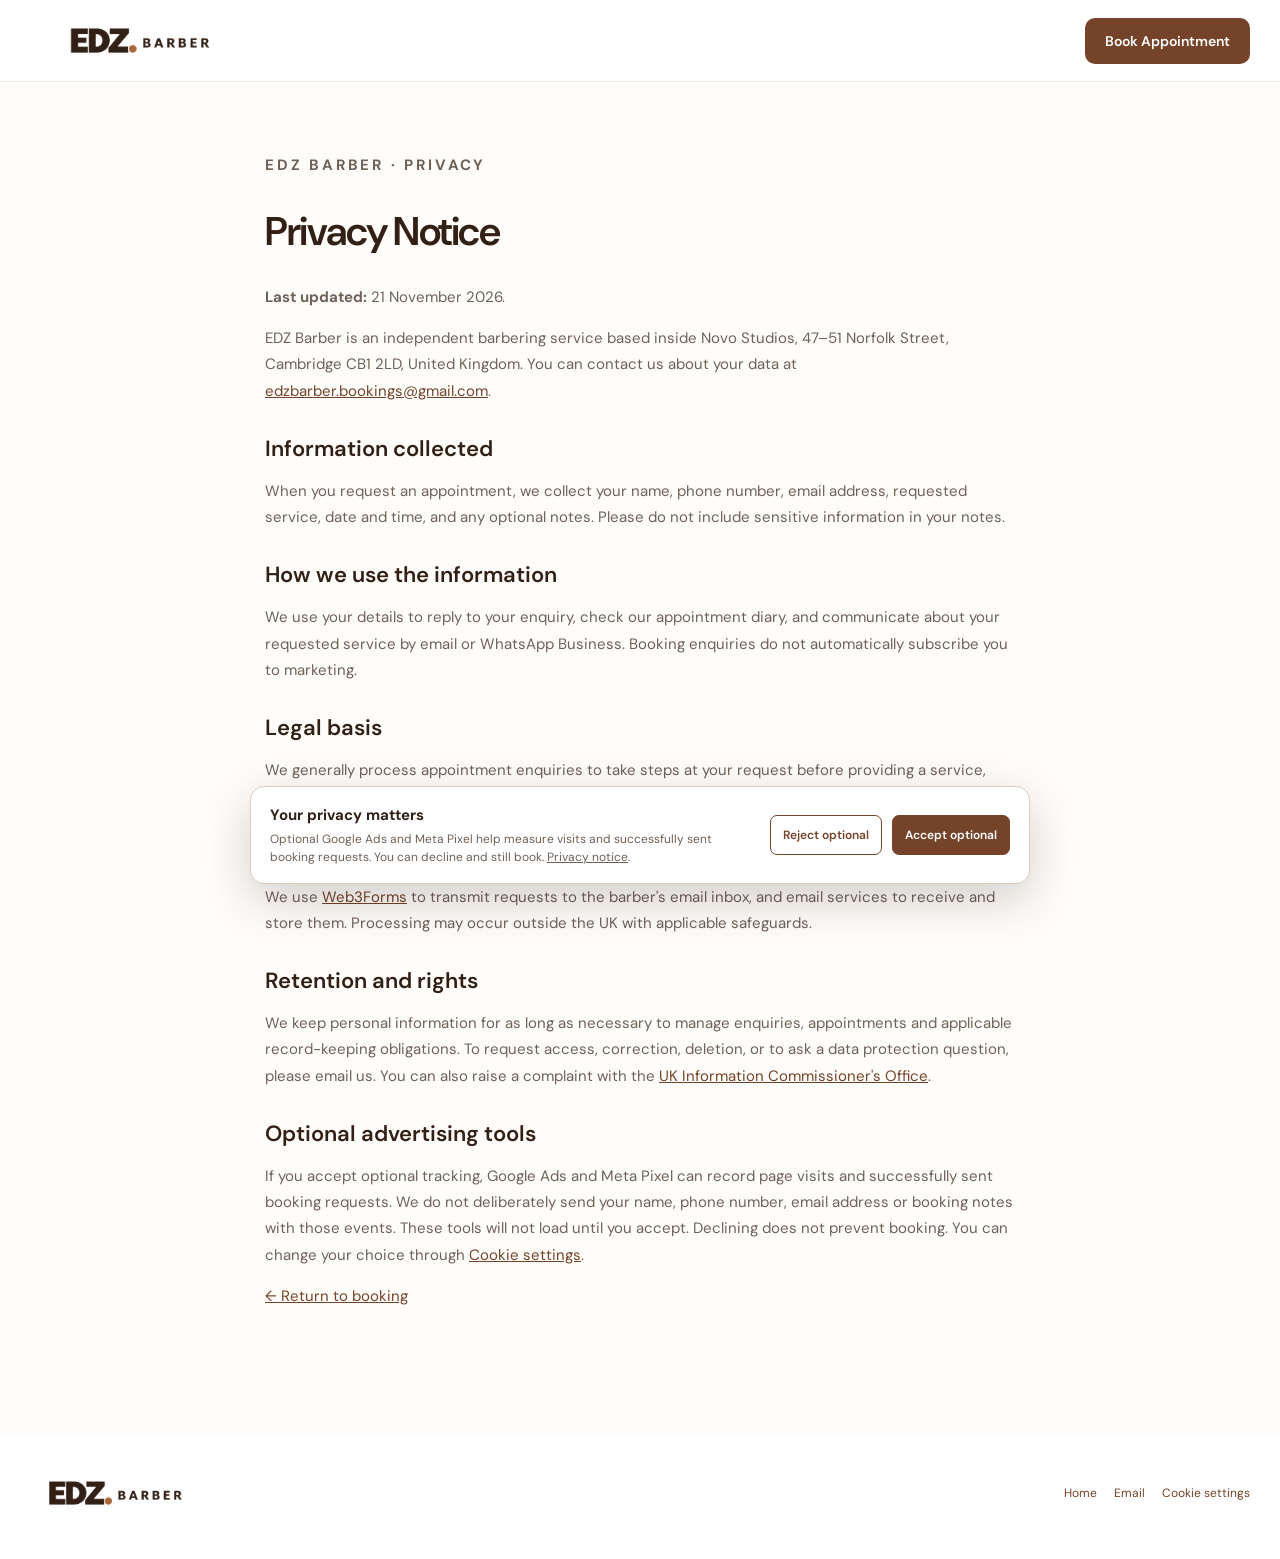
==== commit dcd941fa: "fsdfsd" ====
--- a/privacy.html
+++ b/privacy.html
@@ -1,24 +1,20 @@
-<!doctype html>
-<html lang="en-GB">
-<head>
-<meta charset="utf-8"><meta name="viewport" content="width=device-width, initial-scale=1, viewport-fit=cover">
-<meta name="theme-color" content="#080e15"><meta name="description" content="Privacy notice for EDZ Barber appointment requests in Cambridge.">
-<link rel="canonical" href="https://www.edzbarber.co.uk/privacy.html"><link rel="icon" href="favicon.svg" type="image/svg+xml"><link rel="stylesheet" href="style.css">
-<title>Privacy Notice | EDZ Barber</title>
-<script>window.dataLayer=window.dataLayer||[];function gtag(){dataLayer.push(arguments)}gtag('consent','default',{ad_storage:'denied',analytics_storage:'denied',ad_user_data:'denied',ad_personalization:'denied'});gtag('js',new Date());</script><script src="consent.js" defer></script>
-</head>
-<body>
-<header class="site-header"><div class="container header-layout"><a class="brand" href="./" aria-label="EDZ Barber home"><img src="assets/edz-logo.webp" width="278" height="104" alt="EDZ Barber logo"></a><a class="btn header-book" href="./#booking" style="margin-left:auto">BOOK NOW</a></div></header>
-<main class="privacy-main"><p class="eyebrow" style="color:var(--lime)">EDZ BARBER · PRIVACY</p><h1>Privacy notice<span class="lime-dot">.</span></h1>
-<p><strong>Last updated:</strong> 20 November 2026.</p>
-<p>EDZ Barber is an independent barbering service based inside Novo Studios, 47–51 Norfolk Street, Cambridge CB1 2LD. Contact <a href="mailto:edzbarber.bookings@gmail.com">edzbarber.bookings@gmail.com</a> with questions about your personal information.</p>
-<h2>What we collect</h2><p>When you send an appointment request, we collect your name, email address, mobile number, chosen service, preferred date and time, and any optional notes. Please do not include sensitive personal details in notes.</p>
-<h2>Why we use it</h2><p>We use this information to respond to your enquiry, check appointment possibilities, arrange barbering services, and communicate about your booking by email or WhatsApp Business. Sending a booking request does not subscribe you to marketing communications.</p>
-<h2>Legal basis</h2><p>We primarily process appointment information to take steps you request before arranging a service. We may retain necessary business records for legal and accounting purposes.</p>
-<h2>Service providers</h2><p>The booking form uses Web3Forms to send your request to an email inbox with Google Gmail. These services process information to deliver and store messages. Read <a href="https://web3forms.com/privacy" target="_blank" rel="noopener noreferrer">Web3Forms' privacy policy</a> and <a href="https://policies.google.com/privacy" target="_blank" rel="noopener noreferrer">Google's privacy policy</a>. Some processing may occur outside the UK subject to applicable safeguards.</p>
-<h2>Retention and rights</h2><p>We keep your information only as long as necessary for enquiries, appointments, and applicable record-keeping duties. You may request access, correction or deletion of your information, subject to legal exceptions, by emailing us. You may also contact the UK's <a href="https://ico.org.uk/make-a-complaint/" target="_blank" rel="noopener noreferrer">Information Commissioner's Office</a>.</p>
-<h2>Optional advertising cookies</h2><p>If you choose to accept, we load Google Ads and Meta Pixel to measure visits and successful booking requests. These services may process device and browsing data. We do not include the name, phone number, email address or form notes in advertising conversion events. Declining optional tracking does not affect booking. Your choice is stored in your browser. Use <button type="button" class="privacy-btn" data-open-cookie-preferences>Cookie settings</button> to change it. See <a href="https://www.facebook.com/privacy/policy/" target="_blank" rel="noopener noreferrer">Meta</a> and <a href="https://policies.google.com/privacy" target="_blank" rel="noopener noreferrer">Google</a> privacy policies for more information.</p>
-<p><a href="./#booking">← Back to booking</a></p></main>
-<footer class="site-footer"><div class="container footer-inner"><a class="footer-brand" href="./"><img src="assets/edz-logo.webp" width="216" height="82" alt="EDZ Barber logo"></a><p>Good cuts. Fair prices. Cambridge.</p><div class="footer-links"><a href="./">Home</a><a href="mailto:edzbarber.bookings@gmail.com">Email</a><button type="button" data-open-cookie-preferences>Cookie settings</button></div></div></footer>
-<aside id="cookie-banner" class="cookie-banner" role="region" aria-label="Cookie preferences" hidden><div class="cookie-banner-copy"><strong>Your privacy matters.</strong><p>Optional Google Ads and Meta Pixel help measure visits and booking requests. You can decline and still book. <a href="privacy.html">Privacy notice</a>.</p></div><div class="cookie-banner-actions"><button type="button" id="reject-tracking">Reject optional</button><button type="button" id="accept-tracking">Accept optional</button></div></aside>
+<!doctype html><html lang="en-GB"><head>
+<meta charset="utf-8"><meta name="viewport" content="width=device-width, initial-scale=1, viewport-fit=cover"><meta name="theme-color" content="#fffdfa">
+<title>Privacy Notice | EDZ Barber Cambridge</title><meta name="description" content="Privacy notice for EDZ Barber's appointment request website in Cambridge.">
+<link rel="canonical" href="https://www.edzbarber.co.uk/privacy.html"><link rel="icon" href="favicon.svg" type="image/svg+xml">
+<link rel="preconnect" href="https://fonts.googleapis.com"><link rel="preconnect" href="https://fonts.gstatic.com" crossorigin><link href="https://fonts.googleapis.com/css2?family=DM+Sans:wght@400;500;600;700&display=swap" rel="stylesheet">
+<script>window.dataLayer=window.dataLayer||[];function gtag(){dataLayer.push(arguments)}gtag('consent','default',{ad_storage:'denied',analytics_storage:'denied',ad_user_data:'denied',ad_personalization:'denied'});gtag('js',new Date());</script>
+<link rel="stylesheet" href="style.css"><script src="consent.js" defer></script>
+</head><body><header class="site-header"><div class="container header-inner"><a href="./" class="brand"><img src="assets/edz-logo-brown.webp" width="214" height="65" alt="EDZ Barber"></a><a class="header-book" href="./#booking">Book Appointment</a></div></header>
+<main class="privacy-main"><p class="eyebrow">EDZ BARBER · PRIVACY</p><h1>Privacy Notice</h1><p><strong>Last updated:</strong> 21 November 2026.</p>
+<p>EDZ Barber is an independent barbering service based inside Novo Studios, 47–51 Norfolk Street, Cambridge CB1 2LD, United Kingdom. You can contact us about your data at <a href="mailto:edzbarber.bookings@gmail.com">edzbarber.bookings@gmail.com</a>.</p>
+<h2>Information collected</h2><p>When you request an appointment, we collect your name, phone number, email address, requested service, date and time, and any optional notes. Please do not include sensitive information in your notes.</p>
+<h2>How we use the information</h2><p>We use your details to reply to your enquiry, check our appointment diary, and communicate about your requested service by email or WhatsApp Business. Booking enquiries do not automatically subscribe you to marketing.</p>
+<h2>Legal basis</h2><p>We generally process appointment enquiries to take steps at your request before providing a service, and may retain records where required for legal or accounting obligations.</p>
+<h2>Service providers</h2><p>We use <a href="https://web3forms.com/privacy" target="_blank" rel="noopener noreferrer">Web3Forms</a> to transmit requests to the barber's email inbox, and email services to receive and store them. Processing may occur outside the UK with applicable safeguards.</p>
+<h2>Retention and rights</h2><p>We keep personal information for as long as necessary to manage enquiries, appointments and applicable record-keeping obligations. To request access, correction, deletion, or to ask a data protection question, please email us. You can also raise a complaint with the <a href="https://ico.org.uk/make-a-complaint/" target="_blank" rel="noopener noreferrer">UK Information Commissioner's Office</a>.</p>
+<h2>Optional advertising tools</h2><p>If you accept optional tracking, Google Ads and Meta Pixel can record page visits and successfully sent booking requests. We do not deliberately send your name, phone number, email address or booking notes with those events. These tools will not load until you accept. Declining does not prevent booking. You can change your choice through <button class="privacy-btn" type="button" data-open-cookie-preferences>Cookie settings</button>.</p>
+<p><a href="./#booking">← Return to booking</a></p></main>
+<footer class="site-footer"><div class="container footer-inner"><a href="./" class="footer-logo"><img src="assets/edz-logo-brown.webp" alt="EDZ Barber" width="165" height="55"></a><div class="footer-links"><a href="./">Home</a><a href="mailto:edzbarber.bookings@gmail.com">Email</a><button type="button" data-open-cookie-preferences>Cookie settings</button></div></div></footer>
+<aside id="cookie-banner" class="cookie-banner" role="region" aria-label="Cookie preferences" hidden><div class="cookie-banner-copy"><strong>Your privacy matters</strong><p>Optional Google Ads and Meta Pixel help measure visits and successfully sent booking requests. You can decline and still book. <a href="privacy.html">Privacy notice</a>.</p></div><div class="cookie-banner-actions"><button type="button" id="reject-tracking">Reject optional</button><button type="button" id="accept-tracking">Accept optional</button></div></aside>
 </body></html>
--- a/style.css
+++ b/style.css
@@ -1,16 +1,260 @@
-:root{--bg:#080e15;--bg2:#0b1521;--card:#0d1a27;--card2:#111e2b;--line:#293b4b;--ink:#f7fbff;--muted:#a6b6c2;--lime:#c6ff00;--lime2:#d7ff39;--blue:#1198ed;--radius:19px;--shadow:0 22px 65px #0005;font-family:Inter,"Segoe UI",Arial,Helvetica,sans-serif;color:var(--ink);background:var(--bg);font-synthesis:none}
-*{box-sizing:border-box}html{scroll-behavior:smooth;scroll-padding-top:95px}body{margin:0;background:var(--bg);overflow-x:hidden}a{color:inherit;text-decoration:none}button,input,select,textarea{font:inherit}button{cursor:pointer}button:disabled{cursor:not-allowed}img{max-width:100%;display:block}h1,h2,h3,p,figure{margin:0}h1,h2,h3{letter-spacing:-.04em}ul,ol{padding:0;margin:0}li{list-style:none}[hidden]{display:none!important}fieldset{border:0;margin:0;padding:0;min-width:0}legend{padding:0}.container{max-width:1500px;width:calc(100% - 84px);margin:auto}.skip-link{position:absolute;top:-60px;left:5%;padding:12px 20px;background:var(--lime);color:#000;z-index:100}.skip-link:focus{top:8px}.lime-dot{color:var(--lime)}:focus-visible{outline:3px solid var(--lime);outline-offset:4px}
-.site-header{position:relative;z-index:15;background:#060b12eF;border-bottom:1px solid #243646;backdrop-filter:blur(14px)}.header-layout{min-height:83px;display:flex;align-items:center;gap:36px}.brand{display:block;width:232px;flex:0 0 232px}.brand img{width:100%;height:auto;max-height:68px;object-fit:contain}.main-nav{display:flex;align-items:center;gap:35px;margin:auto}.main-nav a{font-weight:680;color:#dce8f0;font-size:15px;padding:30px 0;position:relative}.main-nav a:hover,.main-nav a:focus-visible,.main-nav a.active{color:#fff}.main-nav a.active:after,.main-nav a:hover:after{content:"";position:absolute;height:3px;background:var(--lime);left:0;right:0;bottom:19px;border-radius:4px}.btn{display:inline-flex;justify-content:center;align-items:center;gap:14px;min-height:47px;border-radius:11px;padding:14px 24px;border:0;font-weight:900;letter-spacing:.012em;transition:transform .16s,background .2s,box-shadow .2s;text-align:center}.btn:hover:not(:disabled){transform:translateY(-2px)}.btn-lime,.header-book{background:var(--lime);color:#07120c;box-shadow:0 7px 24px #c6ff001e}.btn-lime:hover,.header-book:hover{background:var(--lime2)}.header-book{white-space:nowrap;min-width:165px}.header-book span{font-size:25px;line-height:0}.menu-toggle{display:none;background:transparent;border:1px solid var(--line);color:white;border-radius:10px;padding:10px;font-size:22px}.mobile-primary-cta{display:none}
-.hero{position:relative;background:radial-gradient(60% 65% at 38% 45%,#06325277 0%,transparent 85%),linear-gradient(180deg,#070c12,#09121c 80%,#09121c);overflow:hidden}.hero-ambient{position:absolute;pointer-events:none;width:800px;height:550px;left:-330px;top:0;background:radial-gradient(closest-side,#068ec21e,transparent)}.hero-ambient:after{content:"";position:absolute;width:230px;height:7px;transform:rotate(-38deg);top:18px;left:220px;background:linear-gradient(90deg,transparent,#36b7fb,transparent);filter:blur(4px);box-shadow:0 0 40px #1582ff}
-.hero-grid{display:grid;grid-template-columns:minmax(0,1.12fr) minmax(200px,.82fr) minmax(350px,1.02fr);gap:30px;align-items:center;padding-top:35px;padding-bottom:35px;position:relative}.hero-content{align-self:center;padding:12px 0 0}.eyebrow{font-size:12px;font-weight:900;letter-spacing:.23em;color:#dce8ec}.dot-separator{color:var(--lime);padding:0 6px}.eyebrow-line{display:inline-block;background:var(--lime);width:38px;height:3px;vertical-align:middle;margin-left:12px;border-radius:5px}.hero h1{font-size:clamp(41px,3.4vw,70px);line-height:1.09;font-weight:900;margin:22px 0 18px;letter-spacing:-.062em}.hero h1 span{color:var(--lime);white-space:nowrap}.hero h1 i{display:block;width:120px;height:7px;background:var(--lime);transform:rotate(-3deg);border-radius:30px;margin-left:132px;margin-top:6px}.hero-lede{font-size:clamp(16px,1.4vw,22px);line-height:1.5;max-width:540px;color:#dde6ee}.hero-lede strong{color:white;font-weight:750}.hero-benefits{margin-top:27px;display:grid;gap:14px}.hero-benefits li{display:flex;align-items:center;gap:14px;font-size:15px;font-weight:650}.hero-benefits li span{display:grid;place-items:center;background:var(--lime);color:#071b13;border-radius:50%;height:24px;width:24px;font-weight:900}.hero-images{height:474px;display:grid;grid-template-columns:1.25fr .95fr;gap:12px;transform:rotate(-3deg);position:relative;padding:15px 0 24px}.hero-image{border-radius:18px;overflow:hidden;border:2px solid #d8f3ff60;box-shadow:0 18px 30px #0009;background:#13202b;min-height:0}.hero-image img{width:100%;height:100%;object-fit:cover;object-position:center}.hero-image-main img{object-position:48% 42%}.hero-images-side{display:grid;grid-template-rows:1fr 1fr;gap:12px;min-height:0}.hero-images-side figure:first-child img{object-position:50% 36%}.hero-images-side figure:nth-child(2) img{object-position:center 45%}.image-tag{position:absolute;bottom:-5px;right:0;background:#12212b;padding:9px 12px;border:1px solid #344958;border-radius:7px;color:var(--lime);font-weight:800;font-size:9px;letter-spacing:.13em}
-.booking-card{align-self:start;scroll-margin-top:18px;background:linear-gradient(155deg,#091625,#0a141f 67%,#091926);border:1px solid #258cd0;border-radius:20px;padding:26px 24px 21px;box-shadow:0 0 0 1px #146dbd2b,0 25px 60px #0008,inset 0 1px #65b5ef4d;min-height:514px}.booking-kicker{color:var(--lime);font-weight:850;letter-spacing:.14em;font-size:10px}.booking-card-head h2{font-size:clamp(26px,2.3vw,38px);font-weight:900;line-height:1.1;margin:7px 0}.booking-card-head p{color:#c9d7e0;font-size:13px;line-height:1.5}.booking-progress{display:flex;justify-content:space-between;position:relative;margin:22px 1px 24px}.booking-progress:before{content:"";position:absolute;top:15px;left:12%;right:12%;height:2px;background:#354556}.booking-progress li{display:flex;flex-direction:column;align-items:center;gap:6px;position:relative;z-index:1;width:25%;font-size:12px;color:#d8e2e7}.booking-progress li b{width:32px;height:32px;border:2px solid #acb9c5;border-radius:50%;display:grid;place-items:center;background:#101f2e;font-size:13px;color:white}.booking-progress li.current{font-weight:800;color:var(--lime)}.booking-progress li.current b,.booking-progress li.done b{background:var(--lime);border-color:var(--lime);color:#071014}.booking-progress li.done{color:white}.step-heading{font-size:19px;font-weight:900;letter-spacing:-.03em;margin-bottom:3px}.step-caption{font-size:12px;color:var(--muted);margin:2px 0 15px}.service-list{display:grid;gap:9px}.service-option{position:relative;display:flex;align-items:center;gap:11px;min-height:62px;background:#111e2c;border:1px solid #455261;padding:9px 10px;border-radius:10px;cursor:pointer;transition:background .15s,border-color .15s}.service-option:hover{border-color:#91c9e0}.service-option.selected{background:linear-gradient(90deg,#253c0f,#15241a);border-color:var(--lime);box-shadow:0 0 0 1px #c6ff0022}.service-option input{position:absolute;opacity:0;width:1px;height:1px}.service-option:has(input:focus-visible){outline:3px solid var(--lime);outline-offset:2px}.service-icon{width:28px;text-align:center;font-size:26px;line-height:1;color:white}.service-desc{flex:1;min-width:0}.service-desc strong{font-size:14px;display:block;font-weight:850}.service-desc small{color:#c2d1d9;display:block;font-size:10px;line-height:1.35;margin-top:3px}.service-price{font-size:21px;font-weight:900;letter-spacing:-.03em}.radio-visual{width:19px;height:19px;border:2px solid #8ba0af;flex:0 0 19px;border-radius:50%;position:relative}.selected .radio-visual{border-color:var(--lime);background:var(--lime)}.selected .radio-visual:after{content:"";width:6px;height:6px;background:#091319;border-radius:100%;position:absolute;inset:5px}.step-next{width:100%;margin-top:16px;min-height:52px;font-size:15px}.step-next span{font-size:20px;line-height:1}.request-notice{border-top:1px solid #294252;display:flex;gap:9px;margin-top:15px;padding-top:13px;color:#c4d1d7}.request-notice>span{color:var(--lime);font-size:22px;line-height:1}.request-notice p{font-size:11px;line-height:1.5}.request-notice strong{color:#eaf4f2}.step-actions{display:flex;align-items:center;gap:12px;margin-top:14px}.step-actions .step-next{width:auto;flex:1;margin-top:0}.back-btn,.text-button{background:transparent;color:#cedce4;border:0;text-decoration:underline;text-underline-offset:3px}.back-btn{white-space:nowrap;font-weight:750;padding:12px 8px}.back-btn:hover,.text-button:hover{color:var(--lime)}.field-label,.form-fields label{display:block;font-size:12px;font-weight:800;color:#f3f8f9}.field-label span,.form-fields label>span{color:var(--lime)}input[type=date],.form-fields input,.form-fields textarea{margin-top:7px;display:block;width:100%;border-radius:10px;border:1px solid #526573;background:#131f2c;color:white;min-height:47px;padding:12px 14px;outline:none;color-scheme:dark}.form-fields textarea{resize:vertical;min-height:67px}.form-fields input:focus,.form-fields textarea:focus,input[type=date]:focus{border-color:var(--lime);box-shadow:0 0 0 3px #c6ff001a}.field-hint{font-size:11px;color:#afc0ca;line-height:1.5;margin-top:7px}.schedule-message{background:#102332;color:#d4e6ed;font-size:12px;line-height:1.5;padding:12px;border:1px solid #345166;border-radius:10px;margin:16px 0}.step-error{font-size:12px;color:#ffd0c7;margin:9px 0;font-weight:750}.chosen-date{display:flex;align-items:center;gap:8px;color:#bac9d0;font-size:12px;margin-bottom:16px}.chosen-date strong{color:var(--lime);font-size:14px}.text-button{margin-left:auto;font-size:11px}.time-grid{display:grid;grid-template-columns:repeat(3,minmax(0,1fr));gap:8px;min-height:160px;align-content:start}.time-grid button{min-height:43px;border-radius:8px;background:#102131;color:white;border:1px solid #43596a;font-weight:850;font-size:14px}.time-grid button:hover{border-color:var(--lime)}.time-grid button.selected{background:var(--lime);color:#101d11;border-color:var(--lime)}.booking-summary{border-radius:10px;border:1px solid #4e6748;background:#1c2b1d;padding:11px 13px;display:grid;gap:4px;margin-bottom:15px;font-size:12px}.booking-summary strong{font-size:14px;color:var(--lime)}.form-fields{display:grid;gap:11px}.form-two{display:grid;grid-template-columns:1fr 1fr;gap:9px}.form-fields input{font-size:13px}.form-fields textarea{font-size:12px}.form-fields input::placeholder,.form-fields textarea::placeholder{color:#8398a7}.policy-agreement{display:flex;align-items:flex-start;gap:9px;font-size:11px;line-height:1.4;color:#d7e3e8;margin-top:14px;cursor:pointer}.policy-agreement input{accent-color:var(--lime);flex:0 0 17px;width:17px;height:17px;margin-top:0}.policy-agreement a{color:var(--lime);text-decoration:underline}.booking-status{border-radius:12px;padding:23px 15px;background:#1d3b22;border:1px solid #9fe74f;text-align:left}.booking-status h3{color:var(--lime);font-size:23px;margin-bottom:8px}.booking-status p{font-size:13px;line-height:1.55;color:white}.booking-status button{margin-top:14px;background:var(--lime);padding:12px 18px;border-radius:8px;font-weight:800;border:0}.booking-status.error{background:#381b1b;border-color:#fa8c81}.booking-status.error h3{color:#ffa59e}.honeypot{position:absolute;left:-9999px;opacity:0;pointer-events:none}
-.value-strip{border-top:1px solid #263e4d;border-bottom:1px solid #263e4d;background:#0a141e}.value-grid{display:grid;grid-template-columns:repeat(4,1fr)}.value-grid>div{display:flex;gap:14px;align-items:center;padding:23px 17px 23px 0;position:relative}.value-grid>div+div{padding-left:19px}.value-grid>div+div:before{content:"";position:absolute;left:0;top:28px;bottom:28px;background:#304557;width:1px}.value-icon{font-size:32px;color:var(--lime)}.value-grid p{display:grid;gap:5px}.value-grid strong{font-size:14px}.value-grid small{font-size:11px;color:#bac8d1}.section{padding:75px 0}.content-section{background:linear-gradient(180deg,#09121b,#0c1620)}.section-heading{max-width:760px;margin-bottom:30px}.section-heading .eyebrow,.location-section .eyebrow,.last-cta .eyebrow{color:var(--lime);font-size:11px}.section-heading h2,.location-section h2{font-size:clamp(32px,3.4vw,49px);font-weight:900;margin:12px 0}.section-heading h2 span,.location-section h2 span{color:var(--lime)}.section-heading>p:last-child{color:#b7c6d1;font-size:16px;line-height:1.5}.services-grid{display:grid;grid-template-columns:repeat(3,minmax(0,1fr));gap:18px}.price-card{background:#101e2a;border:1px solid #395065;border-radius:16px;padding:24px;min-height:245px;display:flex;flex-direction:column}.price-top{display:flex;justify-content:space-between;align-items:center;color:var(--lime)}.price-top span{font-size:30px}.price-top strong{font-size:32px;font-weight:900}.price-card h3{font-size:25px;margin:14px 0 8px}.price-card p{color:#b5c7cf;font-size:14px;line-height:1.55;max-width:290px}.service-book{display:flex;justify-content:space-between;align-items:center;padding:12px 0;margin-top:auto;border:0;border-top:1px solid #3e4f5e;background:none;color:var(--lime);font-size:12px;font-weight:900;letter-spacing:.08em;text-align:left}.service-book:hover{color:white}.gallery-section{background:#080e15}.gallery-grid{display:grid;grid-template-columns:repeat(3,1fr);gap:18px}.gallery-grid figure{overflow:hidden;border-radius:17px;border:1px solid #384b55;background:#0e1a25;position:relative;height:360px}.gallery-grid img{width:100%;height:100%;object-fit:cover;object-position:center 30%;transition:transform .3s}.gallery-grid figure:nth-child(3) img{object-position:center 45%}.gallery-grid figure:hover img{transform:scale(1.035)}.gallery-grid figcaption{position:absolute;bottom:0;left:0;right:0;background:linear-gradient(transparent,#071019eF);padding:37px 20px 20px;letter-spacing:.13em;font-weight:900;font-size:12px}.gallery-more{color:#c4d4dc;margin-top:20px;text-align:right;font-size:14px}.gallery-more a{color:var(--lime);font-weight:800;text-decoration:underline;text-underline-offset:3px}.location-section{background:#0c1923}.location-wrap{display:grid;grid-template-columns:1fr 1fr;gap:60px;align-items:center}.location-wrap p:not(.eyebrow){color:#c9d5dc;max-width:580px;line-height:1.6;font-size:16px}.location-wrap address{font-style:normal;border-left:4px solid var(--lime);padding-left:17px;margin:25px 0;line-height:1.8;color:#c9dce5}.location-wrap address strong{color:white;font-size:19px}.btn-outline{border:1px solid var(--lime);color:var(--lime);background:transparent}.btn-outline:hover{background:#c6ff0015}.location-art{height:330px;border:1px solid #316484;border-radius:20px;position:relative;overflow:hidden;display:flex;align-items:center;justify-content:center;flex-direction:column;gap:8px;background:repeating-linear-gradient(132deg,#112c42 0 22px,#0c1e2e 23px 66px,#1a3b50 68px 71px),#172d3e}.location-art:before{content:"";position:absolute;inset:0;background:linear-gradient(120deg,#08162544,#070d13a8)}.location-pin{font-size:60px;line-height:1;color:var(--lime);position:relative}.location-art strong{position:relative;font-size:31px;letter-spacing:.06em}.location-art small{position:relative;color:var(--lime);letter-spacing:.2em;font-size:11px;text-align:center}.faq-section{background:#080e15}.faq-list{display:grid;gap:11px;max-width:880px}.faq-list details{border:1px solid #304959;border-radius:11px;background:#101b26;padding:0 19px}.faq-list summary{font-size:16px;font-weight:800;padding:19px 6px;cursor:pointer;list-style:none}.faq-list summary::-webkit-details-marker{display:none}.faq-list summary:after{content:"+";float:right;color:var(--lime);font-size:22px;font-weight:400}.faq-list details[open] summary:after{content:"−"}.faq-list details p{font-size:14px;color:#c4d4dc;line-height:1.6;padding:0 4px 20px}.last-cta{padding:34px 0;background:linear-gradient(110deg,#092536,#0c2514,#11271d);border-top:1px solid #3f621d}.last-cta-inner{display:flex;align-items:center;justify-content:space-between;gap:25px}.last-cta h2{font-size:clamp(23px,2.6vw,36px);margin:8px 0 0}.site-footer{background:#050a0e;padding:35px 0 40px;border-top:1px solid #253d49}.footer-inner{display:flex;align-items:center;gap:26px;flex-wrap:wrap}.footer-brand{width:160px}.footer-brand img{width:100%;height:auto}.footer-inner>p{font-size:12px;color:#a2b4be;margin-right:auto}.footer-links{display:flex;gap:20px;align-items:center}.footer-links a,.footer-links button{border:0;background:none;padding:0;font-size:12px;color:#cbdbe2}.footer-links a:hover,.footer-links button:hover{color:var(--lime)}.footer-inner small{color:#8396a3;width:100%;font-size:11px}.mobile-sticky{display:none}
-.cookie-banner{position:fixed;bottom:16px;left:50%;transform:translateX(-50%);z-index:50;width:min(92%,890px);padding:19px;border:1px solid #587081;border-radius:13px;background:#152534;box-shadow:var(--shadow);display:flex;align-items:center;gap:20px}.cookie-banner-copy{flex:1}.cookie-banner strong{font-size:14px}.cookie-banner p{font-size:12px;line-height:1.5;color:#c1d2da;margin-top:5px}.cookie-banner a{color:var(--lime);text-decoration:underline}.cookie-banner-actions{display:flex;gap:8px;flex-shrink:0}.cookie-banner button{border:1px solid #91a5b3;border-radius:8px;background:transparent;color:white;padding:12px 14px;font-weight:800;font-size:12px}.cookie-banner button:last-child{background:var(--lime);color:#0b130e;border-color:var(--lime)}
-.privacy-main{max-width:900px;margin:0 auto;min-height:55vh;padding:70px 26px 100px}.privacy-main h1{font-size:clamp(36px,5vw,66px);margin:11px 0 28px}.privacy-main h2{font-size:25px;margin:35px 0 10px}.privacy-main p{font-size:15px;line-height:1.75;color:#c7d6e0;margin:14px 0}.privacy-main a{color:var(--lime);text-decoration:underline}.privacy-main .privacy-btn{background:none;border:1px solid var(--lime);border-radius:6px;padding:7px 12px;color:var(--lime)}
-@media(max-width:1330px){.container{width:calc(100% - 58px)}.hero-grid{grid-template-columns:minmax(0,1fr) minmax(0,.72fr) minmax(340px,1.02fr);gap:18px}.hero h1{font-size:clamp(38px,3.65vw,59px)}.hero-images{height:434px}.booking-card{padding:22px 18px}.main-nav{gap:21px}.brand{width:195px;flex-basis:195px}.header-layout{gap:22px}.hero h1 i{margin-left:103px}}
-@media(max-width:1080px){.hero-grid{grid-template-columns:1fr minmax(340px,.87fr);align-items:start;gap:24px}.hero-content{align-self:center}.hero-images{grid-column:1/-1;grid-row:2;height:270px;width:min(740px,100%);justify-self:center;transform:rotate(-1.5deg);grid-template-columns:1fr 1fr}.hero-images-side{display:flex;gap:10px}.hero-images-side figure{width:50%}.booking-card{grid-column:2;grid-row:1}.hero h1{font-size:clamp(40px,4.4vw,61px)}.value-grid small{font-size:10px}.header-layout{gap:16px}.main-nav{gap:18px}.main-nav a{font-size:13px}}
-@media(max-width:780px){html{scroll-padding-top:76px}.container{width:calc(100% - 34px)}.header-layout{height:69px;min-height:69px;gap:12px}.brand{width:166px;flex-basis:166px}.header-book{display:none}.menu-toggle{display:block;margin-left:auto}.main-nav{display:none;position:absolute;top:68px;left:0;right:0;background:#0a1620;border-bottom:1px solid #314657;padding:9px 20px 16px;box-shadow:0 24px 26px #0005}.main-nav.open{display:flex;flex-direction:column;gap:0;align-items:stretch}.main-nav a{font-size:16px;padding:13px}.main-nav a.active:after,.main-nav a:hover:after{bottom:7px;left:13px;width:38px;right:auto}.hero-grid{display:flex;flex-direction:column;padding-top:24px;padding-bottom:30px;gap:21px}.hero-content{width:100%;padding:0}.eyebrow{font-size:10px}.hero h1{font-size:clamp(39px,10vw,60px);margin:15px 0 15px}.hero h1 i{width:102px;margin-left:110px}.hero-lede{font-size:16px;max-width:620px}.hero-benefits{display:flex;gap:10px;flex-wrap:wrap;margin-top:16px}.hero-benefits li{font-size:12px;gap:7px}.hero-benefits li span{width:20px;height:20px}.hero-images{order:3;transform:none;height:290px;grid-template-columns:1fr 1fr;width:100%;padding:0;margin-top:0}.hero-images-side{display:grid;grid-template-rows:1fr 1fr;gap:8px}.hero-images-side figure{width:auto}.hero-image{border-radius:12px}.image-tag{bottom:6px;right:6px}.booking-card{order:2;width:100%;min-height:0;margin:0;padding:21px;border-radius:16px}.booking-card-head h2{font-size:31px}.booking-progress{margin:18px 0 20px}.mobile-primary-cta{display:none}.value-grid{grid-template-columns:1fr 1fr}.value-grid>div{padding:17px 5px 17px 0}.value-grid>div:nth-child(3){padding-left:0}.value-grid>div:nth-child(3):before{display:none}.value-grid>div:nth-child(2),.value-grid>div:nth-child(4){padding-left:14px}.value-grid strong{font-size:13px}.value-icon{font-size:24px}.section{padding:57px 0}.services-grid{grid-template-columns:1fr;gap:11px}.price-card{min-height:180px;padding:20px}.gallery-grid{gap:8px}.gallery-grid figure{height:250px}.gallery-grid figcaption{font-size:10px;padding:25px 10px 12px}.location-wrap{grid-template-columns:1fr;gap:25px}.location-art{height:240px}.last-cta-inner{flex-direction:column;align-items:flex-start}.last-cta-inner .btn{width:100%}.mobile-sticky{display:block;position:fixed;bottom:0;left:0;right:0;z-index:19;background:#071019f2;padding:9px 17px calc(9px + env(safe-area-inset-bottom));border-top:1px solid #42601c;box-shadow:0 -6px 25px #0007}.mobile-sticky .btn{width:100%;padding:12px 20px;min-height:47px}.site-footer{padding-bottom:110px}.cookie-banner{bottom:74px;align-items:stretch;flex-direction:column;gap:13px;padding:15px}.cookie-banner-actions button{flex:1}.footer-inner{gap:15px}.footer-links{width:100%;justify-content:space-between}}
-@media(max-width:480px){.hero h1{font-size:clamp(35px,9.3vw,46px)}.hero h1 i{margin-left:100px}.hero-benefits{display:grid;gap:9px}.hero-lede{font-size:15px}.booking-card{padding:19px 15px 16px}.booking-card-head h2{font-size:29px}.booking-kicker{font-size:9px}.service-option{gap:8px}.service-desc strong{font-size:13px}.service-price{font-size:19px}.service-icon{width:23px;font-size:23px}.service-desc small{font-size:10px}.hero-images{height:235px}.section-heading h2,.location-section h2{font-size:33px}.gallery-grid figure{height:180px}.gallery-grid figcaption{font-size:9px;letter-spacing:.04em}.form-two{grid-template-columns:1fr}.value-grid small{font-size:10px}.cookie-banner-actions{flex-wrap:wrap}.request-notice p{font-size:10px}}
-@media(prefers-reduced-motion:reduce){html{scroll-behavior:auto}*,*:before,*:after{transition:none!important;animation:none!important}}
-
-@media(max-width:780px){.mobile-sticky{transition:transform .22s ease}.mobile-sticky.is-hidden{transform:translateY(115%);pointer-events:none}}
+:root{
+  --paper:#fffdfa;--white:#ffffff;--sand:#f6f1ec;--sand-2:#eee6df;--line:#e7ddd5;--ink:#322017;--muted:#6e6158;--cocoa:#744329;--cocoa-dark:#4d2a19;--accent:#ae7351;--hover:#683b25;--shadow:0 12px 38px rgba(72,40,21,.075);
+}
+*{box-sizing:border-box}
+html{scroll-behavior:smooth;scroll-padding-top:95px}
+body{margin:0;background:var(--paper);font-family:'DM Sans',system-ui,-apple-system,BlinkMacSystemFont,'Segoe UI',sans-serif;color:var(--ink);font-weight:400;-webkit-font-smoothing:antialiased}
+button,input,select,textarea{font:inherit}
+a{color:inherit;text-decoration:none}
+button{cursor:pointer}
+button:disabled{cursor:not-allowed;opacity:.65}
+img{max-width:100%;display:block}
+[hidden]{display:none!important}
+.container{width:min(1220px,calc(100% - 56px));margin-inline:auto}
+.svg-defs{position:absolute;width:0;height:0;overflow:hidden}
+.icon,.chevron{height:21px;width:21px;fill:none;stroke:currentColor;stroke-width:1.8;stroke-linecap:round;stroke-linejoin:round;flex-shrink:0}
+.skip-link{position:absolute;z-index:300;top:-100px;left:20px;padding:12px;background:#fff;border:2px solid var(--cocoa)}
+.skip-link:focus{top:10px}
+:focus-visible{outline:3px solid #b98c70;outline-offset:3px}
+.site-header{height:82px;background:rgba(255,255,255,.97);border-bottom:1px solid #f1ebe6;position:relative;z-index:50}
+.header-inner{height:100%;display:flex;align-items:center;justify-content:space-between;gap:30px}
+.brand img{width:214px;height:auto;max-height:65px;object-fit:contain}
+.site-nav{display:flex;align-items:center;gap:32px;margin-left:auto;margin-right:auto}
+.site-nav a{font-size:14px;font-weight:500;color:#3e3027;transition:color .2s}
+.site-nav a:hover{color:var(--accent)}
+.header-book,.primary-button,.direction-button{display:inline-flex;justify-content:center;align-items:center;gap:10px;border:0;background:var(--cocoa);color:white;border-radius:10px;padding:14px 20px;font-size:14px;font-weight:600;white-space:nowrap;transition:background .2s,transform .2s}
+.header-book:hover,.primary-button:hover,.direction-button:hover{background:var(--hover);transform:translateY(-1px)}
+.header-book .icon{height:18px;width:18px}
+.menu-button{display:none;border:0;background:transparent;color:var(--ink);padding:10px}
+.eyebrow{margin:0;color:var(--accent);font-size:11px;font-weight:700;letter-spacing:2.8px;line-height:1.4}
+.eyebrow-line:before{content:'';display:inline-block;width:27px;border-top:2px solid currentColor;vertical-align:middle;margin-right:14px;transform:translateY(-2px)}
+/* The booking is first in document order for mobile. Desktop reorders hero first. */
+.top-sections{display:flex;flex-direction:column}
+.hero{order:1;background:linear-gradient(110deg,#fffdfb 0%,#faf7f4 58%,#ede4db 100%);position:relative;overflow:hidden}
+.hero-inner{min-height:438px;display:grid;grid-template-columns:56% 44%;align-items:center;gap:0}
+.hero-text{position:relative;z-index:2;padding:48px 12px 86px 0}
+.hero h1{margin:20px 0 16px;font-size:clamp(38px,4.05vw,62px);font-weight:600;letter-spacing:-2.3px;line-height:1.14}
+.hero h1 span{color:var(--accent);white-space:nowrap}
+.hero-text>p{font-size:16px;color:#61544b;line-height:1.65;max-width:535px;margin:0 0 16px}
+.hero-text strong{font-weight:600}
+.hero-address{display:flex;align-items:center;gap:10px;font-size:14px;font-weight:500}
+.hero-address .icon{color:var(--accent);width:20px;height:20px}
+.hero-photo{position:relative;align-self:stretch;min-height:438px;overflow:hidden}
+.hero-photo img{position:absolute;width:100%;height:100%;object-fit:cover;object-position:center 26%;filter:saturate(.83);transform:scale(1.04)}
+.hero-photo:before{content:'';position:absolute;z-index:1;inset:0;background:linear-gradient(90deg,#f8f4f0 0%,rgba(248,244,240,.05) 35%,transparent 100%)}
+.photo-caption{position:absolute;z-index:2;right:24px;bottom:75px;padding:9px 12px;background:rgba(255,255,255,.92);border-radius:6px;color:#59402c;font-weight:700;font-size:10px;letter-spacing:1.3px}
+.hero-cta{display:none}
+.booking-section{order:2;position:relative;z-index:5;margin-top:-58px}
+.booking-card{background:var(--sand);border:1px solid #eadfd5;border-radius:22px;padding:27px 32px 23px;box-shadow:0 13px 33px rgba(66,35,18,.08)}
+.booking-heading{display:flex;align-items:flex-start;gap:15px;margin-bottom:22px}
+.booking-heading-icon{height:49px;width:49px;flex-shrink:0;color:var(--cocoa);display:grid;place-items:center}
+.booking-heading-icon .icon{width:40px;height:40px;stroke-width:1.5}
+.booking-heading .eyebrow{display:none}
+.booking-heading h2{margin:0 0 3px;font-weight:600;letter-spacing:-.7px;font-size:29px;line-height:1.2}
+.booking-heading p:last-child{margin:0;color:#74655a;font-size:14px;line-height:1.5}
+.booking-selectors{display:grid;grid-template-columns:1.2fr 1fr 1fr .8fr;gap:14px;align-items:end}
+.form-control{min-width:0}
+.form-control>label{display:flex;align-items:center;gap:8px;margin:0 0 7px 2px;color:var(--cocoa-dark);text-transform:uppercase;letter-spacing:1.5px;font-size:11px;font-weight:700}
+.form-control>label .icon{height:18px;width:18px;stroke-width:1.8}
+.form-control select,.form-control input,.details-fields input,.details-fields textarea{width:100%;height:52px;padding:0 16px;border:1px solid #d7c8bc;background:#fff;border-radius:10px;color:#392921;font-size:14px;font-weight:500;min-width:0;outline:none;transition:border .2s,box-shadow .2s}
+.form-control input[type=date]{color-scheme:light;cursor:pointer}
+.form-control input[type=date]:invalid,.form-control select:invalid{color:#958980}
+.form-control select:focus,.form-control input:focus,.details-fields input:focus,.details-fields textarea:focus{border-color:var(--cocoa);box-shadow:0 0 0 3px rgba(116,67,41,.13)}
+.select-wrapper{position:relative}
+.select-wrapper select{appearance:none;padding-right:40px;cursor:pointer}
+.select-wrapper .chevron{position:absolute;right:13px;top:50%;transform:translateY(-50%);pointer-events:none;width:18px;height:18px}
+.booking-continue{height:52px;padding-inline:15px;font-size:16px}
+.booking-help{font-size:12px;color:var(--muted);line-height:1.4;margin:12px 0 0}
+.form-error{background:#fff1ed;border:1px solid #e3b8aa;color:#8b3227;font-size:13px;padding:10px 13px;border-radius:8px;margin:12px 0 0}
+.hp{position:absolute;left:-10000px;width:1px;height:1px;overflow:hidden}
+.details-panel{margin-top:22px;padding-top:22px;border-top:1px solid var(--line)}
+.details-header{display:flex;align-items:center;justify-content:space-between;gap:20px;margin-bottom:14px}
+.details-header h3{font-size:24px;font-weight:600;letter-spacing:-.4px;margin:0 0 3px}
+.details-header p{margin:0;color:var(--muted);font-size:14px}
+.text-button{background:none;border:0;color:var(--cocoa);font-size:13px;font-weight:600;text-decoration:underline;text-underline-offset:3px;padding:5px}
+.booking-summary{background:#fff;border:1px solid var(--line);border-radius:10px;padding:13px 16px;font-size:14px;margin-bottom:16px;display:flex;gap:16px;flex-wrap:wrap}
+.booking-summary strong{color:var(--cocoa)}
+.details-fields{display:grid;grid-template-columns:repeat(3,minmax(0,1fr));gap:14px}
+.details-fields label{font-size:13px;color:#49362b;font-weight:600;display:flex;flex-direction:column;gap:7px;min-width:0}
+.details-fields label span{color:#9e4e3a}
+.details-fields input{font-weight:400}
+.details-fields .notes-field{grid-column:1/-1}
+.details-fields textarea{height:auto;min-height:72px;padding:12px 15px;resize:vertical;font-weight:400}
+.confirm-checkbox{display:flex;align-items:flex-start;gap:9px;margin:16px 0 17px;line-height:1.5;font-size:12px;color:var(--muted)}
+.confirm-checkbox input{width:17px;height:17px;accent-color:var(--cocoa);margin:1px 0 0;flex-shrink:0}
+.confirm-checkbox a{text-decoration:underline;text-underline-offset:3px}
+.submit-button{width:100%;font-size:16px}
+.booking-result{margin-top:18px;border-radius:12px;padding:18px;background:#fff;border:1px solid #9fc1a0;color:#2b5e39}
+.booking-result.error{background:#fff4f1;border-color:#e6ada4;color:#913d31}
+.booking-result h3{font-size:22px;margin:0 0 8px;letter-spacing:-.4px}
+.booking-result p{font-size:14px;line-height:1.6;margin:0 0 12px}
+.booking-result button{background:var(--cocoa);color:#fff;border:0;border-radius:7px;padding:10px 16px;font-weight:600}
+.benefits{padding:36px 0 25px}
+.benefits-grid{display:grid;grid-template-columns:repeat(4,minmax(0,1fr));gap:0}
+.benefits-grid>div{display:flex;align-items:center;gap:13px;padding:7px 20px;border-right:1px solid var(--line)}
+.benefits-grid>div:first-child{padding-left:0}
+.benefits-grid>div:last-child{border-right:0}
+.benefits-grid .icon{width:31px;height:31px;color:var(--accent);stroke-width:1.65}
+.benefits-grid span{min-width:0;display:flex;flex-direction:column;gap:3px}
+.benefits-grid strong{font-size:13px;font-weight:600}
+.benefits-grid small{font-size:12px;color:#887a6e}
+.content-section{padding:72px 0 15px}
+.section-intro{display:flex;justify-content:space-between;align-items:end;gap:20px;margin-bottom:27px}
+.section-intro h2,.location-section h2,.last-cta h2{font-size:clamp(27px,3vw,38px);font-weight:600;letter-spacing:-1.1px;line-height:1.25;margin:12px 0 0}
+.section-intro>p{color:var(--muted);font-size:14px;line-height:1.6;margin:0 0 6px}
+.services-grid{display:grid;grid-template-columns:repeat(3,minmax(0,1fr));gap:18px}
+.service-card{display:grid;grid-template-columns:48px minmax(0,1fr) auto;gap:13px;align-items:start;min-height:143px;background:white;border:1px solid var(--line);padding:23px 20px;border-radius:16px;box-shadow:0 5px 16px rgba(62,37,23,.025)}
+.service-icon{width:40px;height:40px;border-radius:12px;background:#f7ede4;color:var(--cocoa);display:grid;place-items:center}
+.service-icon .icon{width:23px;height:23px}
+.beard-symbol{font-size:33px;line-height:1}
+.service-card h3{font-size:16px;margin:0 0 5px;font-weight:600}
+.service-card p{font-size:13px;line-height:1.4;margin:0;color:var(--muted)}
+.service-card button{border:0;background:none;color:var(--cocoa);text-decoration:underline;text-underline-offset:3px;padding:0;font-size:12px;font-weight:600;margin-top:14px}
+.service-price{color:var(--cocoa);font-size:20px;font-weight:700}
+.gallery-section{padding-top:79px}
+.gallery-grid{display:grid;grid-template-columns:repeat(3,minmax(0,1fr));gap:19px}
+.gallery-grid figure{margin:0;overflow:hidden;border-radius:17px;background:var(--sand);border:1px solid var(--line)}
+.gallery-grid img{width:100%;height:290px;object-fit:cover;object-position:50% 32%;transition:transform .3s}
+.gallery-grid figure:hover img{transform:scale(1.03)}
+.gallery-grid figcaption{font-size:12px;letter-spacing:1px;font-weight:600;color:var(--cocoa);padding:15px 18px}
+.gallery-link{margin:19px 0 0;text-align:right;font-size:13px;color:var(--muted)}
+.gallery-link a{font-weight:600;color:var(--cocoa);text-decoration:underline;text-underline-offset:3px}
+.location-section{padding:85px 0;margin-top:68px;background:var(--sand)}
+.location-grid{display:grid;grid-template-columns:1fr .8fr;gap:60px;align-items:center}
+.location-grid>div:first-child>p:not(.eyebrow){font-size:15px;line-height:1.7;color:var(--muted);max-width:520px}
+.location-grid address{font-style:normal;line-height:1.65;margin:22px 0;color:var(--muted);font-size:15px}
+.location-grid address strong{color:var(--ink)}
+.direction-button{padding:12px 20px}
+.location-photo{height:310px;position:relative;border-radius:17px;overflow:hidden;background:#ded2c5}
+.location-photo img{width:100%;height:100%;object-fit:cover;object-position:center 38%}
+.location-photo>div{position:absolute;bottom:16px;left:16px;background:rgba(255,255,255,.93);padding:13px 17px;border-radius:9px;display:flex;flex-direction:column;gap:4px;box-shadow:var(--shadow)}
+.location-photo>div strong{font-size:15px}.location-photo>div span{font-size:12px;color:var(--muted)}
+.faq-section{padding-top:75px;padding-bottom:92px}
+.faq-grid{display:grid;grid-template-columns:repeat(2,minmax(0,1fr));gap:13px}
+.faq-grid details{background:#fff;border:1px solid var(--line);border-radius:11px;padding:17px 20px}
+.faq-grid summary{cursor:pointer;font-size:15px;font-weight:600;list-style:none;position:relative;padding-right:25px}
+.faq-grid summary::-webkit-details-marker{display:none}
+.faq-grid summary:after{content:'+';position:absolute;right:0;top:-2px;font-size:20px;font-weight:400;color:var(--cocoa)}
+.faq-grid details[open] summary:after{content:'−'}
+.faq-grid details p{font-size:13px;color:var(--muted);line-height:1.65;margin:13px 0 2px}
+.last-cta{background:var(--cocoa-dark);color:#fff;padding:36px 0}
+.last-cta>.container{display:flex;align-items:center;justify-content:space-between;gap:22px}
+.last-cta h2{font-size:27px;margin:7px 0 0}
+.last-cta .eyebrow{color:#dcc2ae}
+.last-cta .primary-button{background:#f8efe8;color:var(--cocoa-dark)}
+.last-cta .primary-button:hover{background:#fff}
+.site-footer{padding:28px 0 35px;background:white}
+.footer-inner{display:flex;align-items:center;flex-wrap:wrap;justify-content:space-between;gap:16px}
+.footer-logo img{width:165px;height:auto}
+.footer-inner>p{font-size:12px;color:var(--muted)}
+.footer-links{display:flex;align-items:center;gap:17px;flex-wrap:wrap;font-size:12px;color:var(--cocoa)}
+.footer-links button{color:inherit;border:0;background:none;padding:0}
+.footer-inner small{font-size:11px;color:var(--muted)}
+.sticky-book{display:none}
+.cookie-banner{position:fixed;z-index:1000;bottom:16px;left:50%;transform:translateX(-50%);width:min(780px,calc(100% - 26px));padding:17px 19px;background:#fff;border:1px solid #ddcaba;border-radius:14px;box-shadow:0 15px 50px rgba(28,17,10,.2);display:flex;justify-content:space-between;gap:24px;align-items:center}
+.cookie-banner-copy strong{font-size:15px}
+.cookie-banner-copy p{font-size:12px;margin:5px 0 0;line-height:1.5;color:var(--muted)}
+.cookie-banner-copy a{text-decoration:underline}
+.cookie-banner-actions{display:flex;gap:10px;flex-shrink:0}
+.cookie-banner-actions button{border:1px solid var(--cocoa);background:#fff;color:var(--cocoa);padding:11px 12px;border-radius:7px;font-size:12px;font-weight:600}
+.cookie-banner-actions button:last-child{background:var(--cocoa);color:#fff}
+.privacy-main{max-width:800px;padding:70px 25px 110px;margin:auto}
+.privacy-main h1{font-size:40px;font-weight:600;letter-spacing:-1.5px}
+.privacy-main h2{font-size:22px;font-weight:600;margin:30px 0 10px}
+.privacy-main p{line-height:1.75;color:var(--muted);font-size:15px}
+.privacy-main a{color:var(--cocoa);text-decoration:underline}
+.privacy-main .privacy-btn{color:var(--cocoa);border:0;background:none;text-decoration:underline;padding:0}
+@media(max-width:1050px){
+  .site-nav{gap:18px}.header-book{padding-inline:12px}.brand img{width:185px}
+  .hero h1{font-size:49px}.booking-card{padding:24px}.booking-heading h2{font-size:26px}
+  .service-card{padding:18px 14px;gap:8px;grid-template-columns:40px minmax(0,1fr) auto}
+  .service-card h3{font-size:14px}.service-price{font-size:17px}
+}
+@media(max-width:760px){
+  html{scroll-padding-top:80px}
+  .container{width:min(100% - 30px,620px)}
+  .site-header{height:73px;background:white}
+  .header-inner{gap:7px}
+  .brand img{width:204px;max-height:55px}
+  .site-nav{display:none;position:absolute;top:72px;left:0;right:0;background:#fff;box-shadow:0 12px 18px rgba(35,20,14,.08);padding:18px 20px;flex-direction:column;gap:0;margin:0;align-items:stretch}
+  .site-nav.open{display:flex}
+  .site-nav a{padding:13px 9px;border-bottom:1px solid var(--line)}
+  .header-book{display:none}
+  .menu-button{display:grid;place-items:center}
+  .menu-button .icon{width:28px;height:28px}
+  .booking-section{order:1;margin-top:0;background:white;padding:14px 0 0}
+  .booking-card{padding:22px 18px 19px;border-radius:20px;border-color:#f0e5dd;box-shadow:none;background:var(--sand);margin:0}
+  .booking-heading{align-items:flex-start;gap:10px;margin-bottom:19px}
+  .booking-heading-icon{width:36px;height:40px;margin-top:1px}
+  .booking-heading-icon .icon{width:32px;height:32px}
+  .booking-heading .eyebrow{display:none}
+  .booking-heading h2{font-size:clamp(23px,5.3vw,29px);font-weight:500;letter-spacing:-.65px;margin-bottom:5px}
+  .booking-heading p:last-child{font-size:13px;line-height:1.48}
+  .booking-selectors{display:flex;flex-direction:column;gap:10px;align-items:stretch}
+  .form-control{width:100%;position:relative}
+  .form-control>label{position:absolute;top:8px;left:54px;z-index:2;margin:0;font-size:10px;color:#786357;letter-spacing:1.4px}
+  .form-control>label .icon{position:absolute;left:-45px;top:10px;width:26px;height:26px;color:var(--cocoa);stroke-width:1.8}
+  .form-control select,.form-control input{height:69px;padding:26px 35px 9px 55px;font-size:16px;font-weight:500;border-color:#e1d5cb;border-radius:13px;box-shadow:0 2px 5px rgba(82,49,31,.035)}
+  .select-wrapper .chevron{right:17px}
+  .form-control>label[for="date-choice"] + input{padding-right:20px}
+  .form-control input[type=date]{min-height:69px}
+  .booking-continue{height:62px;margin-top:6px;font-weight:500;font-size:18px;border-radius:13px}
+  .booking-help{font-size:11px;line-height:1.5;margin:12px 1px 0}
+  .details-panel{margin-top:18px;padding-top:20px}
+  .details-header{align-items:start;gap:6px}
+  .details-header h3{font-size:21px}
+  .text-button{font-size:12px;white-space:nowrap}
+  .details-fields{grid-template-columns:1fr}
+  .details-fields .notes-field{grid-column:auto}
+  .booking-summary{flex-direction:column;gap:5px}
+  .hero{order:2;background:var(--paper);margin-top:16px}
+  .hero-inner{min-height:0;display:flex;flex-direction:column;align-items:stretch;gap:0}
+  .hero-text{padding:12px 0 20px}
+  .hero-text .eyebrow{font-size:10px;letter-spacing:2.1px}
+  .hero h1{font-size:clamp(32px,8.3vw,48px);font-weight:500;letter-spacing:-1.4px;line-height:1.16;margin:13px 0 10px}
+  .hero h1 span{color:var(--accent)}
+  .hero-text>p{font-size:14px;line-height:1.55;margin-bottom:13px}
+  .hero-address{font-size:13px;color:var(--cocoa)}
+  .hero-photo{height:220px;min-height:0;border-radius:14px;align-self:stretch}
+  .hero-photo img{position:static;object-fit:cover;object-position:50% 27%}
+  .hero-photo:before{display:none}
+  .photo-caption{right:10px;bottom:10px}
+  .hero-cta{display:none}
+  .benefits{padding:31px 0 6px}
+  .benefits-grid{grid-template-columns:1fr 1fr;gap:17px 6px}
+  .benefits-grid>div,.benefits-grid>div:first-child{padding:7px 9px;border:0;gap:9px}
+  .benefits-grid .icon{height:25px;width:25px}
+  .benefits-grid strong{font-size:12px}
+  .benefits-grid small{font-size:11px;line-height:1.4}
+  .content-section{padding:61px 0 0}
+  .section-intro{align-items:start;display:block;margin-bottom:20px}
+  .section-intro h2,.location-section h2{font-size:29px;font-weight:500;letter-spacing:-.7px}
+  .section-intro>p{font-size:13px;margin:8px 0 0}
+  .services-grid{grid-template-columns:1fr;gap:11px}
+  .service-card{min-height:110px;padding:16px;grid-template-columns:42px minmax(0,1fr) auto;gap:12px}
+  .service-card h3{font-size:16px}
+  .service-price{font-size:20px}
+  .gallery-section{padding-top:65px}
+  .gallery-grid{grid-template-columns:repeat(3,minmax(0,1fr));gap:9px}
+  .gallery-grid figure{border-radius:12px}
+  .gallery-grid img{height:155px}
+  .gallery-grid figcaption{padding:10px 7px;font-size:9px;letter-spacing:.3px}
+  .location-section{margin-top:65px;padding:55px 0}
+  .location-grid{grid-template-columns:1fr;gap:25px}
+  .location-photo{height:230px}
+  .faq-section{padding:62px 0 82px}
+  .faq-grid{grid-template-columns:1fr}
+  .last-cta{padding:27px 0}
+  .last-cta>.container{display:block}
+  .last-cta h2{font-size:24px;margin-bottom:19px}
+  .last-cta .primary-button{width:100%}
+  .footer-inner{align-items:flex-start;flex-direction:column}
+  .sticky-book{display:block;position:fixed;bottom:0;left:0;right:0;padding:10px 15px max(10px,env(safe-area-inset-bottom));background:linear-gradient(to top,#fff 77%,rgba(255,255,255,.92));z-index:90;box-shadow:0 -2px 15px rgba(40,25,18,.1);transition:transform .2s}
+  .sticky-book.is-hidden{transform:translateY(120%);pointer-events:none}
+  .sticky-book a{display:flex;align-items:center;justify-content:center;gap:10px;height:48px;background:var(--cocoa);color:white;border-radius:11px;font-size:15px;font-weight:600}
+  .cookie-banner{flex-direction:column;align-items:stretch;gap:10px;bottom:14px;padding:14px;max-height:65vh;overflow:auto}
+  .cookie-banner-actions button{flex:1}
+  body{padding-bottom:72px}
+}
+@media(max-width:370px){.brand img{width:174px}.booking-heading h2{font-size:22px}.booking-card{padding:17px 14px}.gallery-grid img{height:125px}}
+@media(prefers-reduced-motion:reduce){html{scroll-behavior:auto}*,*:before,*:after{transition:none!important}}
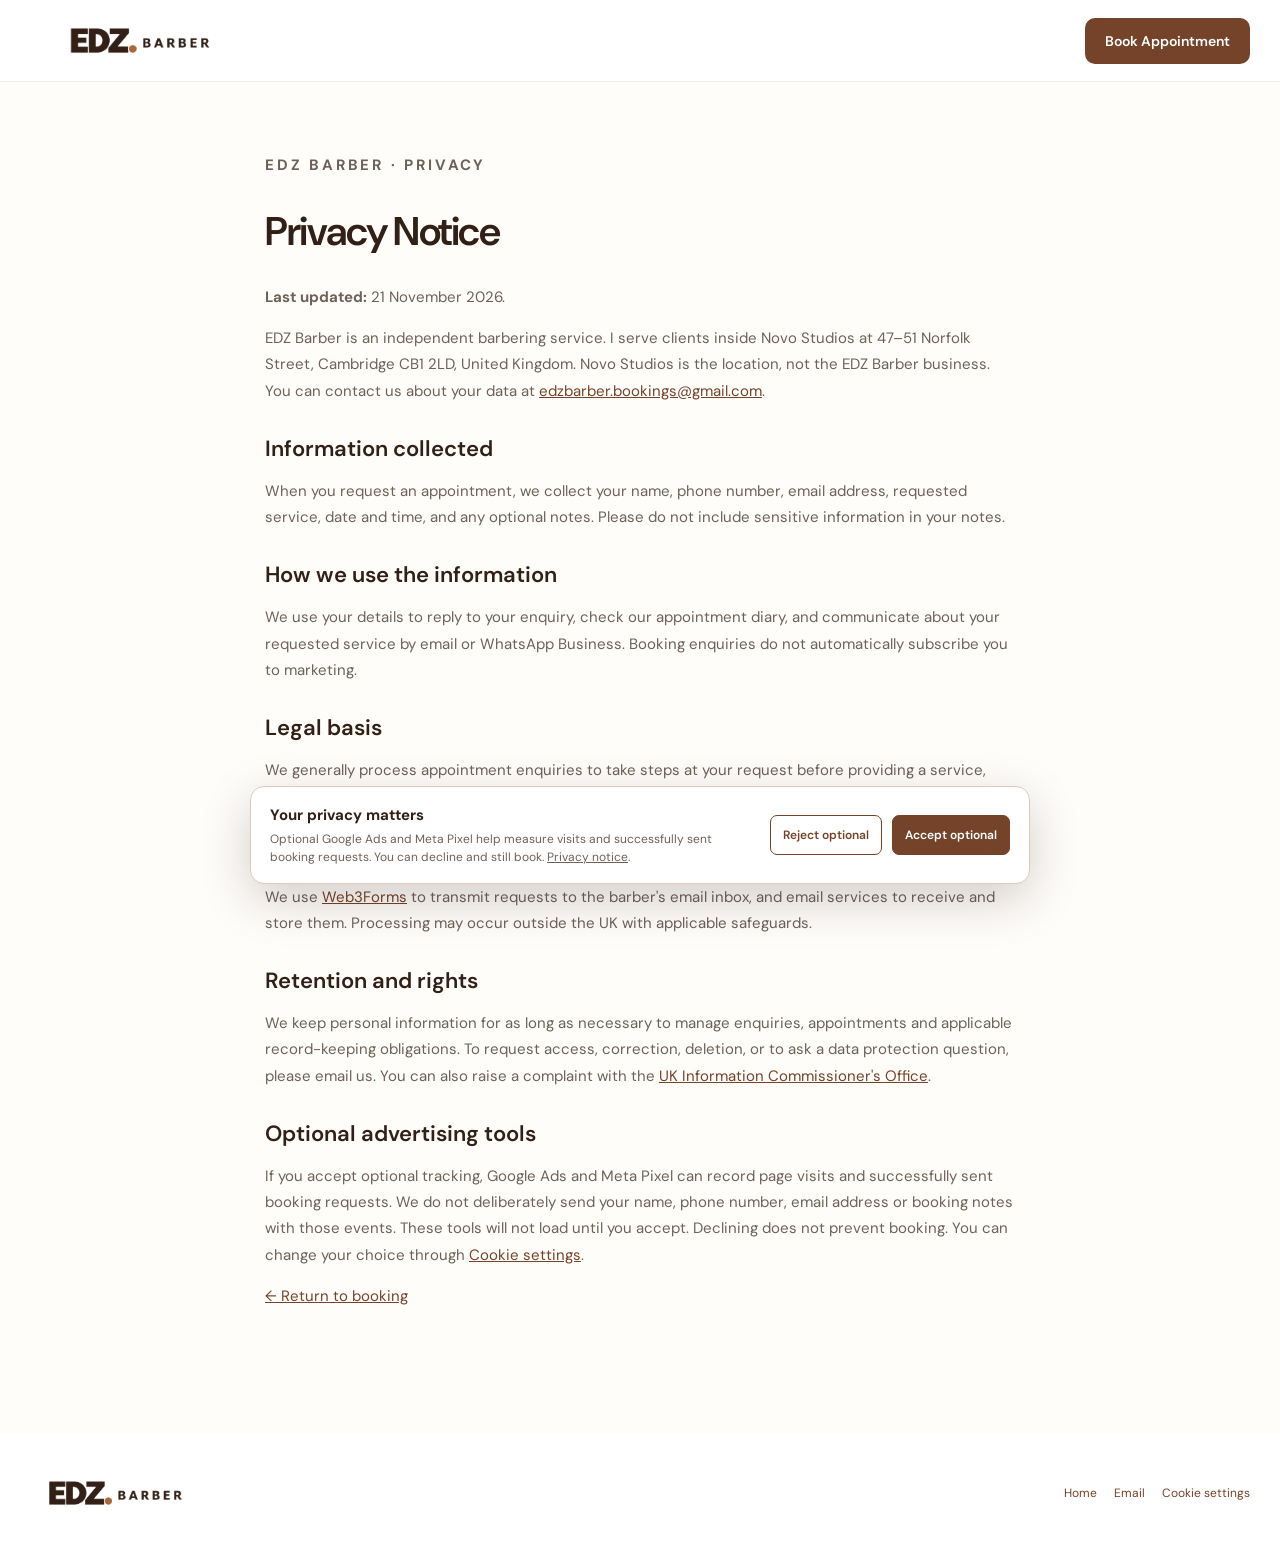
==== commit 5ee6b30a: "fsdsfdfsd" ====
--- a/privacy.html
+++ b/privacy.html
@@ -7,7 +7,7 @@
 <link rel="stylesheet" href="style.css"><script src="consent.js" defer></script>
 </head><body><header class="site-header"><div class="container header-inner"><a href="./" class="brand"><img src="assets/edz-logo-brown.webp" width="214" height="65" alt="EDZ Barber"></a><a class="header-book" href="./#booking">Book Appointment</a></div></header>
 <main class="privacy-main"><p class="eyebrow">EDZ BARBER · PRIVACY</p><h1>Privacy Notice</h1><p><strong>Last updated:</strong> 21 November 2026.</p>
-<p>EDZ Barber is an independent barbering service based inside Novo Studios, 47–51 Norfolk Street, Cambridge CB1 2LD, United Kingdom. You can contact us about your data at <a href="mailto:edzbarber.bookings@gmail.com">edzbarber.bookings@gmail.com</a>.</p>
+<p>EDZ Barber is an independent barbering service. I serve clients inside Novo Studios at 47–51 Norfolk Street, Cambridge CB1 2LD, United Kingdom. Novo Studios is the location, not the EDZ Barber business. You can contact us about your data at <a href="mailto:edzbarber.bookings@gmail.com">edzbarber.bookings@gmail.com</a>.</p>
 <h2>Information collected</h2><p>When you request an appointment, we collect your name, phone number, email address, requested service, date and time, and any optional notes. Please do not include sensitive information in your notes.</p>
 <h2>How we use the information</h2><p>We use your details to reply to your enquiry, check our appointment diary, and communicate about your requested service by email or WhatsApp Business. Booking enquiries do not automatically subscribe you to marketing.</p>
 <h2>Legal basis</h2><p>We generally process appointment enquiries to take steps at your request before providing a service, and may retain records where required for legal or accounting obligations.</p>
--- a/style.css
+++ b/style.css
@@ -258,3 +258,19 @@
 }
 @media(max-width:370px){.brand img{width:174px}.booking-heading h2{font-size:22px}.booking-card{padding:17px 14px}.gallery-grid img{height:125px}}
 @media(prefers-reduced-motion:reduce){html{scroll-behavior:auto}*,*:before,*:after{transition:none!important}}
+
+/* EDZ Barber first: identity and full address remain legible at mobile widths. */
+.hero-address strong {font-weight:600;color:var(--cocoa-dark)}
+.location-grid address strong {font-size:17px}
+@media(max-width:760px) {
+  html {overflow-x:clip;}
+  body {overflow-x:clip;max-width:100%;}
+  .container {width:calc(100% - 30px);max-width:620px;}
+  .booking-card,.booking-selectors,.form-control,.select-wrapper {max-width:100%;min-width:0;}
+  .booking-card {overflow:hidden;}
+  .form-control select,.form-control input {display:block;width:100%;max-width:100%;min-width:0;}
+  .form-control input[type=date] {display:block;-webkit-appearance:none;appearance:none;min-width:0;width:100%;max-width:100%;text-align:left;}
+  .form-control input[type=date]::-webkit-date-and-time-value {text-align:left;min-width:0;}
+  .hero-address {align-items:flex-start;line-height:1.5;}
+  .hero-address .icon {margin-top:2px;}
+}
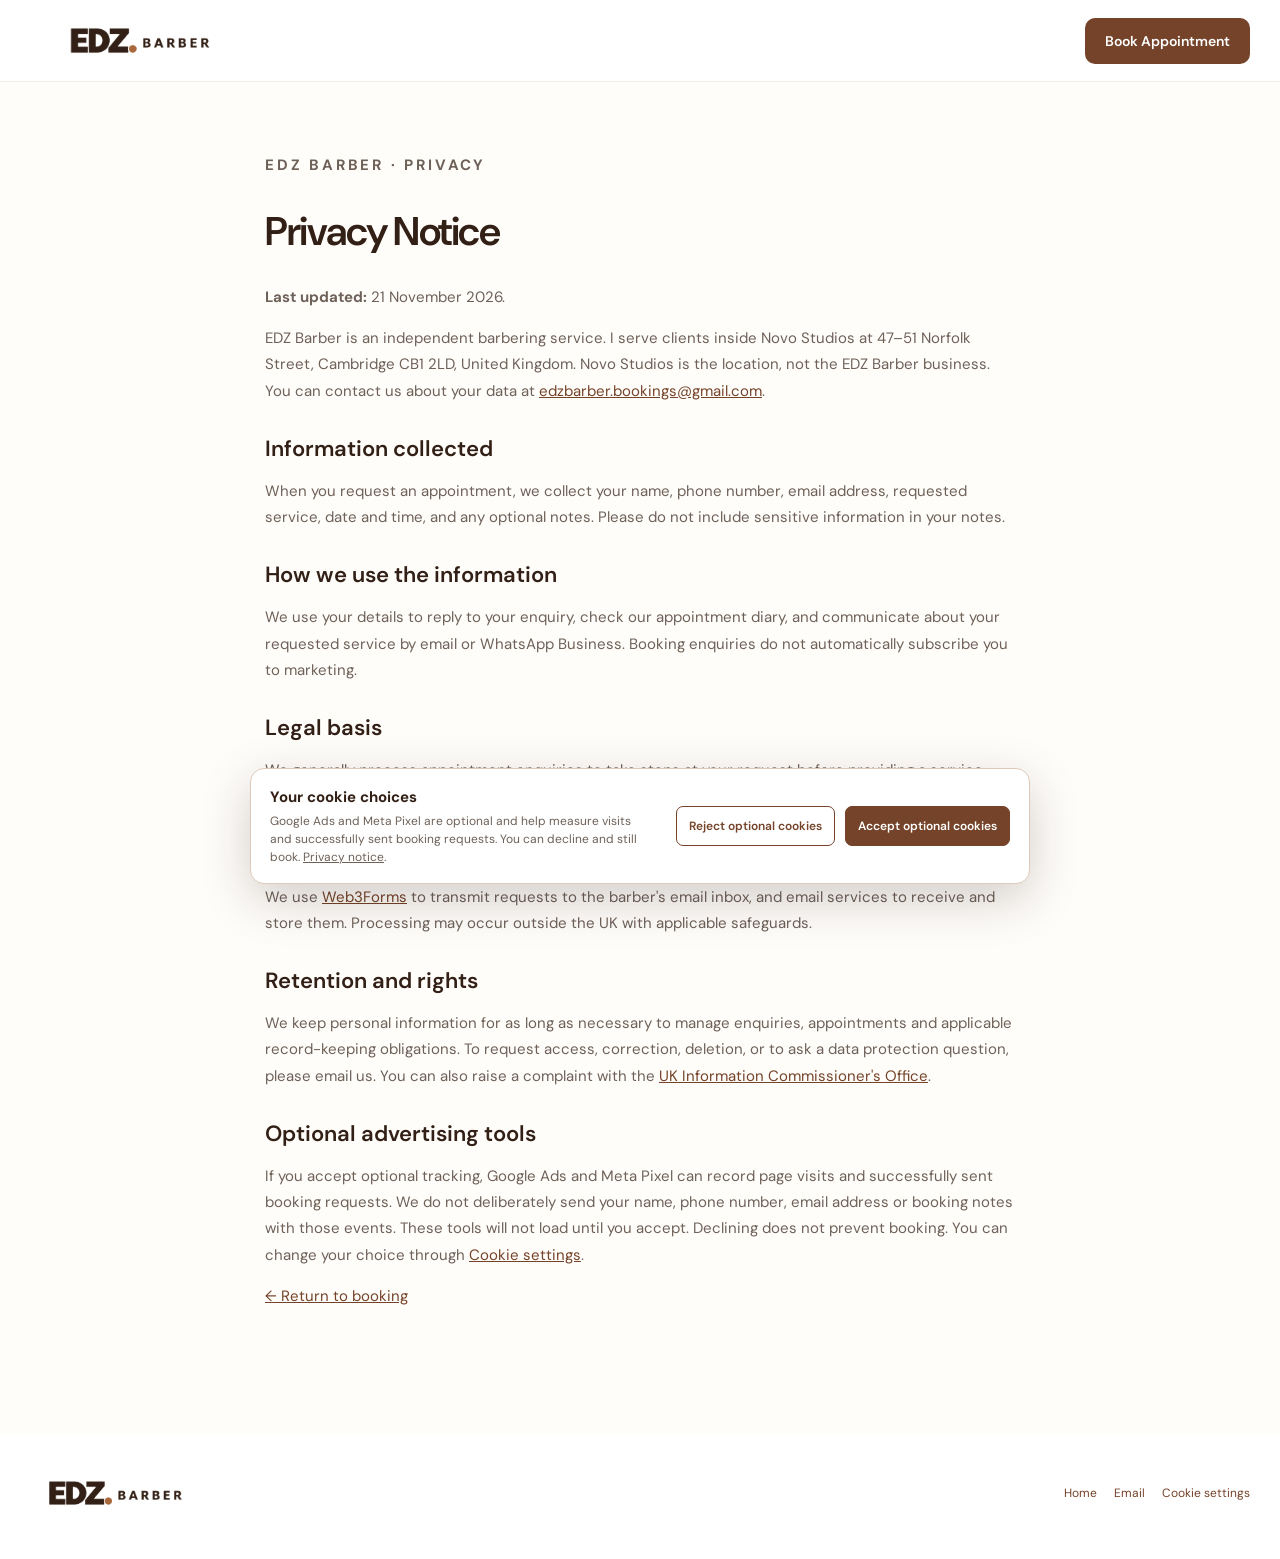
==== commit e8d89cec: "fasdfa" ====
--- a/privacy.html
+++ b/privacy.html
@@ -4,7 +4,7 @@
 <link rel="canonical" href="https://www.edzbarber.co.uk/privacy.html"><link rel="icon" href="favicon.svg" type="image/svg+xml">
 <link rel="preconnect" href="https://fonts.googleapis.com"><link rel="preconnect" href="https://fonts.gstatic.com" crossorigin><link href="https://fonts.googleapis.com/css2?family=DM+Sans:wght@400;500;600;700&display=swap" rel="stylesheet">
 <script>window.dataLayer=window.dataLayer||[];function gtag(){dataLayer.push(arguments)}gtag('consent','default',{ad_storage:'denied',analytics_storage:'denied',ad_user_data:'denied',ad_personalization:'denied'});gtag('js',new Date());</script>
-<link rel="stylesheet" href="style.css"><script src="consent.js" defer></script>
+<link rel="stylesheet" href="style.css?v=20261121-3"><script src="consent.js?v=20261121-3" defer></script>
 </head><body><header class="site-header"><div class="container header-inner"><a href="./" class="brand"><img src="assets/edz-logo-brown.webp" width="214" height="65" alt="EDZ Barber"></a><a class="header-book" href="./#booking">Book Appointment</a></div></header>
 <main class="privacy-main"><p class="eyebrow">EDZ BARBER · PRIVACY</p><h1>Privacy Notice</h1><p><strong>Last updated:</strong> 21 November 2026.</p>
 <p>EDZ Barber is an independent barbering service. I serve clients inside Novo Studios at 47–51 Norfolk Street, Cambridge CB1 2LD, United Kingdom. Novo Studios is the location, not the EDZ Barber business. You can contact us about your data at <a href="mailto:edzbarber.bookings@gmail.com">edzbarber.bookings@gmail.com</a>.</p>
@@ -16,5 +16,5 @@
 <h2>Optional advertising tools</h2><p>If you accept optional tracking, Google Ads and Meta Pixel can record page visits and successfully sent booking requests. We do not deliberately send your name, phone number, email address or booking notes with those events. These tools will not load until you accept. Declining does not prevent booking. You can change your choice through <button class="privacy-btn" type="button" data-open-cookie-preferences>Cookie settings</button>.</p>
 <p><a href="./#booking">← Return to booking</a></p></main>
 <footer class="site-footer"><div class="container footer-inner"><a href="./" class="footer-logo"><img src="assets/edz-logo-brown.webp" alt="EDZ Barber" width="165" height="55"></a><div class="footer-links"><a href="./">Home</a><a href="mailto:edzbarber.bookings@gmail.com">Email</a><button type="button" data-open-cookie-preferences>Cookie settings</button></div></div></footer>
-<aside id="cookie-banner" class="cookie-banner" role="region" aria-label="Cookie preferences" hidden><div class="cookie-banner-copy"><strong>Your privacy matters</strong><p>Optional Google Ads and Meta Pixel help measure visits and successfully sent booking requests. You can decline and still book. <a href="privacy.html">Privacy notice</a>.</p></div><div class="cookie-banner-actions"><button type="button" id="reject-tracking">Reject optional</button><button type="button" id="accept-tracking">Accept optional</button></div></aside>
+<aside id="cookie-banner" class="cookie-banner" role="region" aria-label="Cookie preferences" hidden><div class="cookie-banner-copy"><strong>Your cookie choices</strong><p>Google Ads and Meta Pixel are optional and help measure visits and successfully sent booking requests. You can decline and still book. <a href="privacy.html">Privacy notice</a>.</p></div><div class="cookie-banner-actions"><button type="button" id="reject-tracking">Reject optional cookies</button><button type="button" id="accept-tracking">Accept optional cookies</button></div></aside>
 </body></html>
--- a/style.css
+++ b/style.css
@@ -274,3 +274,16 @@
   .hero-address {align-items:flex-start;line-height:1.5;}
   .hero-address .icon {margin-top:2px;}
 }
+
+/* 2026-11-21: daily opening hours + easier cookie management */
+.booking-hours{display:flex;align-items:center;gap:7px;margin:13px 0 3px;font-size:12px;line-height:1.45;color:var(--cocoa-dark)}
+.booking-hours strong{font-weight:600}
+.booking-hours .icon{height:16px;width:16px;color:var(--cocoa);flex-shrink:0}
+.nav-cookies{display:none}
+@media(max-width:760px){
+ .site-nav .nav-cookies{display:block;text-align:left;background:transparent;border:0;border-bottom:1px solid var(--line);padding:13px 9px;font-weight:500;font-size:14px;color:var(--cocoa)}
+ .booking-hours{font-size:11px;flex-wrap:wrap;margin-top:12px}
+ .cookie-banner{z-index:1200}
+ .cookie-banner-actions{flex-wrap:wrap}
+ .cookie-banner-actions button{min-width:min(100%,145px)}
+}
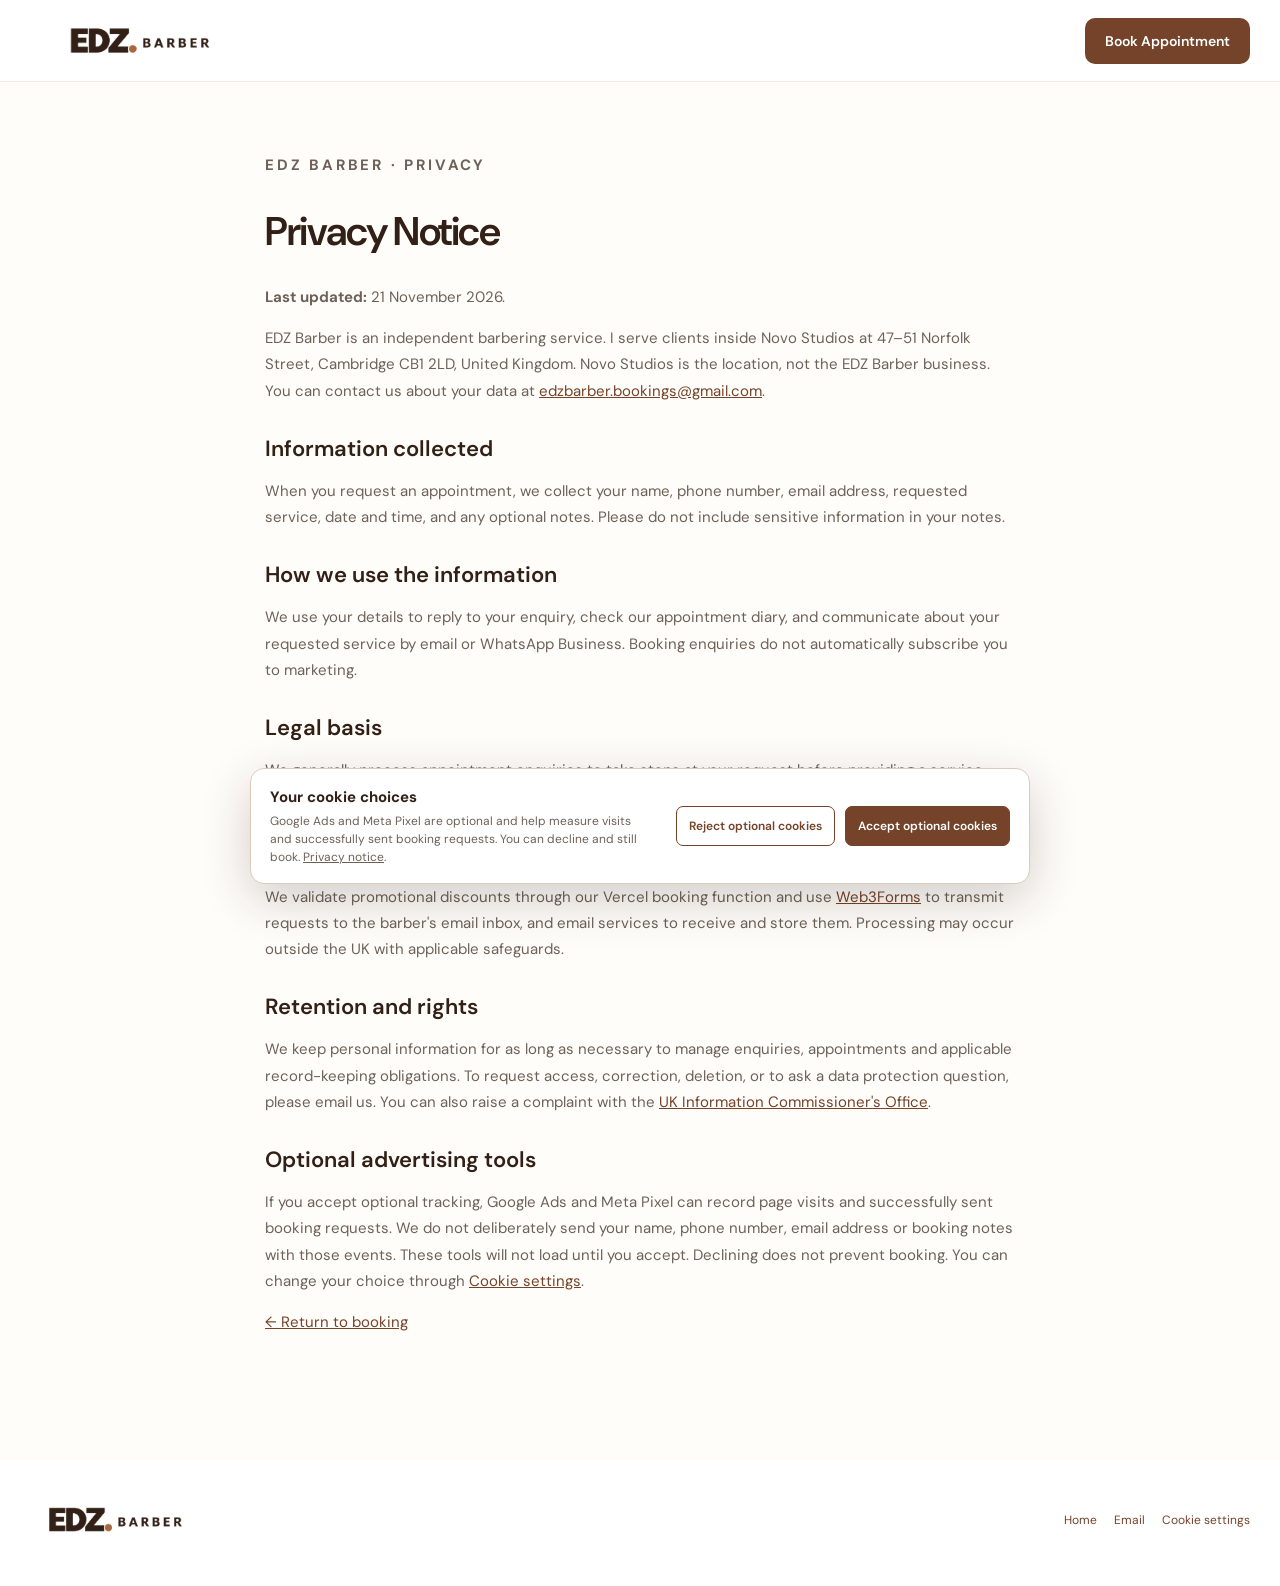
==== commit e0d5a476: "jkljlkl" ====
--- a/privacy.html
+++ b/privacy.html
@@ -11,7 +11,7 @@
 <h2>Information collected</h2><p>When you request an appointment, we collect your name, phone number, email address, requested service, date and time, and any optional notes. Please do not include sensitive information in your notes.</p>
 <h2>How we use the information</h2><p>We use your details to reply to your enquiry, check our appointment diary, and communicate about your requested service by email or WhatsApp Business. Booking enquiries do not automatically subscribe you to marketing.</p>
 <h2>Legal basis</h2><p>We generally process appointment enquiries to take steps at your request before providing a service, and may retain records where required for legal or accounting obligations.</p>
-<h2>Service providers</h2><p>We use <a href="https://web3forms.com/privacy" target="_blank" rel="noopener noreferrer">Web3Forms</a> to transmit requests to the barber's email inbox, and email services to receive and store them. Processing may occur outside the UK with applicable safeguards.</p>
+<h2>Service providers</h2><p>We validate promotional discounts through our Vercel booking function and use <a href="https://web3forms.com/privacy" target="_blank" rel="noopener noreferrer">Web3Forms</a> to transmit requests to the barber's email inbox, and email services to receive and store them. Processing may occur outside the UK with applicable safeguards.</p>
 <h2>Retention and rights</h2><p>We keep personal information for as long as necessary to manage enquiries, appointments and applicable record-keeping obligations. To request access, correction, deletion, or to ask a data protection question, please email us. You can also raise a complaint with the <a href="https://ico.org.uk/make-a-complaint/" target="_blank" rel="noopener noreferrer">UK Information Commissioner's Office</a>.</p>
 <h2>Optional advertising tools</h2><p>If you accept optional tracking, Google Ads and Meta Pixel can record page visits and successfully sent booking requests. We do not deliberately send your name, phone number, email address or booking notes with those events. These tools will not load until you accept. Declining does not prevent booking. You can change your choice through <button class="privacy-btn" type="button" data-open-cookie-preferences>Cookie settings</button>.</p>
 <p><a href="./#booking">← Return to booking</a></p></main>
--- a/style.css
+++ b/style.css
@@ -1,289 +1,1834 @@
-:root{
-  --paper:#fffdfa;--white:#ffffff;--sand:#f6f1ec;--sand-2:#eee6df;--line:#e7ddd5;--ink:#322017;--muted:#6e6158;--cocoa:#744329;--cocoa-dark:#4d2a19;--accent:#ae7351;--hover:#683b25;--shadow:0 12px 38px rgba(72,40,21,.075);
-}
-*{box-sizing:border-box}
-html{scroll-behavior:smooth;scroll-padding-top:95px}
-body{margin:0;background:var(--paper);font-family:'DM Sans',system-ui,-apple-system,BlinkMacSystemFont,'Segoe UI',sans-serif;color:var(--ink);font-weight:400;-webkit-font-smoothing:antialiased}
-button,input,select,textarea{font:inherit}
-a{color:inherit;text-decoration:none}
-button{cursor:pointer}
-button:disabled{cursor:not-allowed;opacity:.65}
-img{max-width:100%;display:block}
-[hidden]{display:none!important}
-.container{width:min(1220px,calc(100% - 56px));margin-inline:auto}
-.svg-defs{position:absolute;width:0;height:0;overflow:hidden}
-.icon,.chevron{height:21px;width:21px;fill:none;stroke:currentColor;stroke-width:1.8;stroke-linecap:round;stroke-linejoin:round;flex-shrink:0}
-.skip-link{position:absolute;z-index:300;top:-100px;left:20px;padding:12px;background:#fff;border:2px solid var(--cocoa)}
-.skip-link:focus{top:10px}
-:focus-visible{outline:3px solid #b98c70;outline-offset:3px}
-.site-header{height:82px;background:rgba(255,255,255,.97);border-bottom:1px solid #f1ebe6;position:relative;z-index:50}
-.header-inner{height:100%;display:flex;align-items:center;justify-content:space-between;gap:30px}
-.brand img{width:214px;height:auto;max-height:65px;object-fit:contain}
-.site-nav{display:flex;align-items:center;gap:32px;margin-left:auto;margin-right:auto}
-.site-nav a{font-size:14px;font-weight:500;color:#3e3027;transition:color .2s}
-.site-nav a:hover{color:var(--accent)}
-.header-book,.primary-button,.direction-button{display:inline-flex;justify-content:center;align-items:center;gap:10px;border:0;background:var(--cocoa);color:white;border-radius:10px;padding:14px 20px;font-size:14px;font-weight:600;white-space:nowrap;transition:background .2s,transform .2s}
-.header-book:hover,.primary-button:hover,.direction-button:hover{background:var(--hover);transform:translateY(-1px)}
-.header-book .icon{height:18px;width:18px}
-.menu-button{display:none;border:0;background:transparent;color:var(--ink);padding:10px}
-.eyebrow{margin:0;color:var(--accent);font-size:11px;font-weight:700;letter-spacing:2.8px;line-height:1.4}
-.eyebrow-line:before{content:'';display:inline-block;width:27px;border-top:2px solid currentColor;vertical-align:middle;margin-right:14px;transform:translateY(-2px)}
+:root {
+  --paper: #fffdfa;
+  --white: #ffffff;
+  --sand: #f6f1ec;
+  --sand-2: #eee6df;
+  --line: #e7ddd5;
+  --ink: #322017;
+  --muted: #6e6158;
+  --cocoa: #744329;
+  --cocoa-dark: #4d2a19;
+  --accent: #ae7351;
+  --hover: #683b25;
+  --shadow: 0 12px 38px rgba(72, 40, 21, .075);
+}
+
+* {
+  box-sizing: border-box
+}
+
+html {
+  scroll-behavior: smooth;
+  scroll-padding-top: 95px
+}
+
+body {
+  margin: 0;
+  background: var(--paper);
+  font-family: 'DM Sans', system-ui, -apple-system, BlinkMacSystemFont, 'Segoe UI', sans-serif;
+  color: var(--ink);
+  font-weight: 400;
+  -webkit-font-smoothing: antialiased
+}
+
+button,
+input,
+select,
+textarea {
+  font: inherit
+}
+
+a {
+  color: inherit;
+  text-decoration: none
+}
+
+button {
+  cursor: pointer
+}
+
+button:disabled {
+  cursor: not-allowed;
+  opacity: .65
+}
+
+img {
+  max-width: 100%;
+  display: block
+}
+
+[hidden] {
+  display: none !important
+}
+
+.container {
+  width: min(1220px, calc(100% - 56px));
+  margin-inline: auto
+}
+
+.svg-defs {
+  position: absolute;
+  width: 0;
+  height: 0;
+  overflow: hidden
+}
+
+.icon,
+.chevron {
+  height: 21px;
+  width: 21px;
+  fill: none;
+  stroke: currentColor;
+  stroke-width: 1.8;
+  stroke-linecap: round;
+  stroke-linejoin: round;
+  flex-shrink: 0
+}
+
+.skip-link {
+  position: absolute;
+  z-index: 300;
+  top: -100px;
+  left: 20px;
+  padding: 12px;
+  background: #fff;
+  border: 2px solid var(--cocoa)
+}
+
+.skip-link:focus {
+  top: 10px
+}
+
+:focus-visible {
+  outline: 3px solid #b98c70;
+  outline-offset: 3px
+}
+
+.site-header {
+  height: 82px;
+  background: rgba(255, 255, 255, .97);
+  border-bottom: 1px solid #f1ebe6;
+  position: relative;
+  z-index: 50
+}
+
+.header-inner {
+  height: 100%;
+  display: flex;
+  align-items: center;
+  justify-content: space-between;
+  gap: 30px
+}
+
+.brand img {
+  width: 214px;
+  height: auto;
+  max-height: 65px;
+  object-fit: contain
+}
+
+.site-nav {
+  display: flex;
+  align-items: center;
+  gap: 32px;
+  margin-left: auto;
+  margin-right: auto
+}
+
+.site-nav a {
+  font-size: 14px;
+  font-weight: 500;
+  color: #3e3027;
+  transition: color .2s
+}
+
+.site-nav a:hover {
+  color: var(--accent)
+}
+
+.header-book,
+.primary-button,
+.direction-button {
+  display: inline-flex;
+  justify-content: center;
+  align-items: center;
+  gap: 10px;
+  border: 0;
+  background: var(--cocoa);
+  color: white;
+  border-radius: 10px;
+  padding: 14px 20px;
+  font-size: 14px;
+  font-weight: 600;
+  white-space: nowrap;
+  transition: background .2s, transform .2s
+}
+
+.header-book:hover,
+.primary-button:hover,
+.direction-button:hover {
+  background: var(--hover);
+  transform: translateY(-1px)
+}
+
+.header-book .icon {
+  height: 18px;
+  width: 18px
+}
+
+.menu-button {
+  display: none;
+  border: 0;
+  background: transparent;
+  color: var(--ink);
+  padding: 10px
+}
+
+.eyebrow {
+  margin: 0;
+  color: var(--accent);
+  font-size: 11px;
+  font-weight: 700;
+  letter-spacing: 2.8px;
+  line-height: 1.4
+}
+
+.eyebrow-line:before {
+  content: '';
+  display: inline-block;
+  width: 27px;
+  border-top: 2px solid currentColor;
+  vertical-align: middle;
+  margin-right: 14px;
+  transform: translateY(-2px)
+}
+
 /* The booking is first in document order for mobile. Desktop reorders hero first. */
-.top-sections{display:flex;flex-direction:column}
-.hero{order:1;background:linear-gradient(110deg,#fffdfb 0%,#faf7f4 58%,#ede4db 100%);position:relative;overflow:hidden}
-.hero-inner{min-height:438px;display:grid;grid-template-columns:56% 44%;align-items:center;gap:0}
-.hero-text{position:relative;z-index:2;padding:48px 12px 86px 0}
-.hero h1{margin:20px 0 16px;font-size:clamp(38px,4.05vw,62px);font-weight:600;letter-spacing:-2.3px;line-height:1.14}
-.hero h1 span{color:var(--accent);white-space:nowrap}
-.hero-text>p{font-size:16px;color:#61544b;line-height:1.65;max-width:535px;margin:0 0 16px}
-.hero-text strong{font-weight:600}
-.hero-address{display:flex;align-items:center;gap:10px;font-size:14px;font-weight:500}
-.hero-address .icon{color:var(--accent);width:20px;height:20px}
-.hero-photo{position:relative;align-self:stretch;min-height:438px;overflow:hidden}
-.hero-photo img{position:absolute;width:100%;height:100%;object-fit:cover;object-position:center 26%;filter:saturate(.83);transform:scale(1.04)}
-.hero-photo:before{content:'';position:absolute;z-index:1;inset:0;background:linear-gradient(90deg,#f8f4f0 0%,rgba(248,244,240,.05) 35%,transparent 100%)}
-.photo-caption{position:absolute;z-index:2;right:24px;bottom:75px;padding:9px 12px;background:rgba(255,255,255,.92);border-radius:6px;color:#59402c;font-weight:700;font-size:10px;letter-spacing:1.3px}
-.hero-cta{display:none}
-.booking-section{order:2;position:relative;z-index:5;margin-top:-58px}
-.booking-card{background:var(--sand);border:1px solid #eadfd5;border-radius:22px;padding:27px 32px 23px;box-shadow:0 13px 33px rgba(66,35,18,.08)}
-.booking-heading{display:flex;align-items:flex-start;gap:15px;margin-bottom:22px}
-.booking-heading-icon{height:49px;width:49px;flex-shrink:0;color:var(--cocoa);display:grid;place-items:center}
-.booking-heading-icon .icon{width:40px;height:40px;stroke-width:1.5}
-.booking-heading .eyebrow{display:none}
-.booking-heading h2{margin:0 0 3px;font-weight:600;letter-spacing:-.7px;font-size:29px;line-height:1.2}
-.booking-heading p:last-child{margin:0;color:#74655a;font-size:14px;line-height:1.5}
-.booking-selectors{display:grid;grid-template-columns:1.2fr 1fr 1fr .8fr;gap:14px;align-items:end}
-.form-control{min-width:0}
-.form-control>label{display:flex;align-items:center;gap:8px;margin:0 0 7px 2px;color:var(--cocoa-dark);text-transform:uppercase;letter-spacing:1.5px;font-size:11px;font-weight:700}
-.form-control>label .icon{height:18px;width:18px;stroke-width:1.8}
-.form-control select,.form-control input,.details-fields input,.details-fields textarea{width:100%;height:52px;padding:0 16px;border:1px solid #d7c8bc;background:#fff;border-radius:10px;color:#392921;font-size:14px;font-weight:500;min-width:0;outline:none;transition:border .2s,box-shadow .2s}
-.form-control input[type=date]{color-scheme:light;cursor:pointer}
-.form-control input[type=date]:invalid,.form-control select:invalid{color:#958980}
-.form-control select:focus,.form-control input:focus,.details-fields input:focus,.details-fields textarea:focus{border-color:var(--cocoa);box-shadow:0 0 0 3px rgba(116,67,41,.13)}
-.select-wrapper{position:relative}
-.select-wrapper select{appearance:none;padding-right:40px;cursor:pointer}
-.select-wrapper .chevron{position:absolute;right:13px;top:50%;transform:translateY(-50%);pointer-events:none;width:18px;height:18px}
-.booking-continue{height:52px;padding-inline:15px;font-size:16px}
-.booking-help{font-size:12px;color:var(--muted);line-height:1.4;margin:12px 0 0}
-.form-error{background:#fff1ed;border:1px solid #e3b8aa;color:#8b3227;font-size:13px;padding:10px 13px;border-radius:8px;margin:12px 0 0}
-.hp{position:absolute;left:-10000px;width:1px;height:1px;overflow:hidden}
-.details-panel{margin-top:22px;padding-top:22px;border-top:1px solid var(--line)}
-.details-header{display:flex;align-items:center;justify-content:space-between;gap:20px;margin-bottom:14px}
-.details-header h3{font-size:24px;font-weight:600;letter-spacing:-.4px;margin:0 0 3px}
-.details-header p{margin:0;color:var(--muted);font-size:14px}
-.text-button{background:none;border:0;color:var(--cocoa);font-size:13px;font-weight:600;text-decoration:underline;text-underline-offset:3px;padding:5px}
-.booking-summary{background:#fff;border:1px solid var(--line);border-radius:10px;padding:13px 16px;font-size:14px;margin-bottom:16px;display:flex;gap:16px;flex-wrap:wrap}
-.booking-summary strong{color:var(--cocoa)}
-.details-fields{display:grid;grid-template-columns:repeat(3,minmax(0,1fr));gap:14px}
-.details-fields label{font-size:13px;color:#49362b;font-weight:600;display:flex;flex-direction:column;gap:7px;min-width:0}
-.details-fields label span{color:#9e4e3a}
-.details-fields input{font-weight:400}
-.details-fields .notes-field{grid-column:1/-1}
-.details-fields textarea{height:auto;min-height:72px;padding:12px 15px;resize:vertical;font-weight:400}
-.confirm-checkbox{display:flex;align-items:flex-start;gap:9px;margin:16px 0 17px;line-height:1.5;font-size:12px;color:var(--muted)}
-.confirm-checkbox input{width:17px;height:17px;accent-color:var(--cocoa);margin:1px 0 0;flex-shrink:0}
-.confirm-checkbox a{text-decoration:underline;text-underline-offset:3px}
-.submit-button{width:100%;font-size:16px}
-.booking-result{margin-top:18px;border-radius:12px;padding:18px;background:#fff;border:1px solid #9fc1a0;color:#2b5e39}
-.booking-result.error{background:#fff4f1;border-color:#e6ada4;color:#913d31}
-.booking-result h3{font-size:22px;margin:0 0 8px;letter-spacing:-.4px}
-.booking-result p{font-size:14px;line-height:1.6;margin:0 0 12px}
-.booking-result button{background:var(--cocoa);color:#fff;border:0;border-radius:7px;padding:10px 16px;font-weight:600}
-.benefits{padding:36px 0 25px}
-.benefits-grid{display:grid;grid-template-columns:repeat(4,minmax(0,1fr));gap:0}
-.benefits-grid>div{display:flex;align-items:center;gap:13px;padding:7px 20px;border-right:1px solid var(--line)}
-.benefits-grid>div:first-child{padding-left:0}
-.benefits-grid>div:last-child{border-right:0}
-.benefits-grid .icon{width:31px;height:31px;color:var(--accent);stroke-width:1.65}
-.benefits-grid span{min-width:0;display:flex;flex-direction:column;gap:3px}
-.benefits-grid strong{font-size:13px;font-weight:600}
-.benefits-grid small{font-size:12px;color:#887a6e}
-.content-section{padding:72px 0 15px}
-.section-intro{display:flex;justify-content:space-between;align-items:end;gap:20px;margin-bottom:27px}
-.section-intro h2,.location-section h2,.last-cta h2{font-size:clamp(27px,3vw,38px);font-weight:600;letter-spacing:-1.1px;line-height:1.25;margin:12px 0 0}
-.section-intro>p{color:var(--muted);font-size:14px;line-height:1.6;margin:0 0 6px}
-.services-grid{display:grid;grid-template-columns:repeat(3,minmax(0,1fr));gap:18px}
-.service-card{display:grid;grid-template-columns:48px minmax(0,1fr) auto;gap:13px;align-items:start;min-height:143px;background:white;border:1px solid var(--line);padding:23px 20px;border-radius:16px;box-shadow:0 5px 16px rgba(62,37,23,.025)}
-.service-icon{width:40px;height:40px;border-radius:12px;background:#f7ede4;color:var(--cocoa);display:grid;place-items:center}
-.service-icon .icon{width:23px;height:23px}
-.beard-symbol{font-size:33px;line-height:1}
-.service-card h3{font-size:16px;margin:0 0 5px;font-weight:600}
-.service-card p{font-size:13px;line-height:1.4;margin:0;color:var(--muted)}
-.service-card button{border:0;background:none;color:var(--cocoa);text-decoration:underline;text-underline-offset:3px;padding:0;font-size:12px;font-weight:600;margin-top:14px}
-.service-price{color:var(--cocoa);font-size:20px;font-weight:700}
-.gallery-section{padding-top:79px}
-.gallery-grid{display:grid;grid-template-columns:repeat(3,minmax(0,1fr));gap:19px}
-.gallery-grid figure{margin:0;overflow:hidden;border-radius:17px;background:var(--sand);border:1px solid var(--line)}
-.gallery-grid img{width:100%;height:290px;object-fit:cover;object-position:50% 32%;transition:transform .3s}
-.gallery-grid figure:hover img{transform:scale(1.03)}
-.gallery-grid figcaption{font-size:12px;letter-spacing:1px;font-weight:600;color:var(--cocoa);padding:15px 18px}
-.gallery-link{margin:19px 0 0;text-align:right;font-size:13px;color:var(--muted)}
-.gallery-link a{font-weight:600;color:var(--cocoa);text-decoration:underline;text-underline-offset:3px}
-.location-section{padding:85px 0;margin-top:68px;background:var(--sand)}
-.location-grid{display:grid;grid-template-columns:1fr .8fr;gap:60px;align-items:center}
-.location-grid>div:first-child>p:not(.eyebrow){font-size:15px;line-height:1.7;color:var(--muted);max-width:520px}
-.location-grid address{font-style:normal;line-height:1.65;margin:22px 0;color:var(--muted);font-size:15px}
-.location-grid address strong{color:var(--ink)}
-.direction-button{padding:12px 20px}
-.location-photo{height:310px;position:relative;border-radius:17px;overflow:hidden;background:#ded2c5}
-.location-photo img{width:100%;height:100%;object-fit:cover;object-position:center 38%}
-.location-photo>div{position:absolute;bottom:16px;left:16px;background:rgba(255,255,255,.93);padding:13px 17px;border-radius:9px;display:flex;flex-direction:column;gap:4px;box-shadow:var(--shadow)}
-.location-photo>div strong{font-size:15px}.location-photo>div span{font-size:12px;color:var(--muted)}
-.faq-section{padding-top:75px;padding-bottom:92px}
-.faq-grid{display:grid;grid-template-columns:repeat(2,minmax(0,1fr));gap:13px}
-.faq-grid details{background:#fff;border:1px solid var(--line);border-radius:11px;padding:17px 20px}
-.faq-grid summary{cursor:pointer;font-size:15px;font-weight:600;list-style:none;position:relative;padding-right:25px}
-.faq-grid summary::-webkit-details-marker{display:none}
-.faq-grid summary:after{content:'+';position:absolute;right:0;top:-2px;font-size:20px;font-weight:400;color:var(--cocoa)}
-.faq-grid details[open] summary:after{content:'−'}
-.faq-grid details p{font-size:13px;color:var(--muted);line-height:1.65;margin:13px 0 2px}
-.last-cta{background:var(--cocoa-dark);color:#fff;padding:36px 0}
-.last-cta>.container{display:flex;align-items:center;justify-content:space-between;gap:22px}
-.last-cta h2{font-size:27px;margin:7px 0 0}
-.last-cta .eyebrow{color:#dcc2ae}
-.last-cta .primary-button{background:#f8efe8;color:var(--cocoa-dark)}
-.last-cta .primary-button:hover{background:#fff}
-.site-footer{padding:28px 0 35px;background:white}
-.footer-inner{display:flex;align-items:center;flex-wrap:wrap;justify-content:space-between;gap:16px}
-.footer-logo img{width:165px;height:auto}
-.footer-inner>p{font-size:12px;color:var(--muted)}
-.footer-links{display:flex;align-items:center;gap:17px;flex-wrap:wrap;font-size:12px;color:var(--cocoa)}
-.footer-links button{color:inherit;border:0;background:none;padding:0}
-.footer-inner small{font-size:11px;color:var(--muted)}
-.sticky-book{display:none}
-.cookie-banner{position:fixed;z-index:1000;bottom:16px;left:50%;transform:translateX(-50%);width:min(780px,calc(100% - 26px));padding:17px 19px;background:#fff;border:1px solid #ddcaba;border-radius:14px;box-shadow:0 15px 50px rgba(28,17,10,.2);display:flex;justify-content:space-between;gap:24px;align-items:center}
-.cookie-banner-copy strong{font-size:15px}
-.cookie-banner-copy p{font-size:12px;margin:5px 0 0;line-height:1.5;color:var(--muted)}
-.cookie-banner-copy a{text-decoration:underline}
-.cookie-banner-actions{display:flex;gap:10px;flex-shrink:0}
-.cookie-banner-actions button{border:1px solid var(--cocoa);background:#fff;color:var(--cocoa);padding:11px 12px;border-radius:7px;font-size:12px;font-weight:600}
-.cookie-banner-actions button:last-child{background:var(--cocoa);color:#fff}
-.privacy-main{max-width:800px;padding:70px 25px 110px;margin:auto}
-.privacy-main h1{font-size:40px;font-weight:600;letter-spacing:-1.5px}
-.privacy-main h2{font-size:22px;font-weight:600;margin:30px 0 10px}
-.privacy-main p{line-height:1.75;color:var(--muted);font-size:15px}
-.privacy-main a{color:var(--cocoa);text-decoration:underline}
-.privacy-main .privacy-btn{color:var(--cocoa);border:0;background:none;text-decoration:underline;padding:0}
-@media(max-width:1050px){
-  .site-nav{gap:18px}.header-book{padding-inline:12px}.brand img{width:185px}
-  .hero h1{font-size:49px}.booking-card{padding:24px}.booking-heading h2{font-size:26px}
-  .service-card{padding:18px 14px;gap:8px;grid-template-columns:40px minmax(0,1fr) auto}
-  .service-card h3{font-size:14px}.service-price{font-size:17px}
-}
-@media(max-width:760px){
-  html{scroll-padding-top:80px}
-  .container{width:min(100% - 30px,620px)}
-  .site-header{height:73px;background:white}
-  .header-inner{gap:7px}
-  .brand img{width:204px;max-height:55px}
-  .site-nav{display:none;position:absolute;top:72px;left:0;right:0;background:#fff;box-shadow:0 12px 18px rgba(35,20,14,.08);padding:18px 20px;flex-direction:column;gap:0;margin:0;align-items:stretch}
-  .site-nav.open{display:flex}
-  .site-nav a{padding:13px 9px;border-bottom:1px solid var(--line)}
-  .header-book{display:none}
-  .menu-button{display:grid;place-items:center}
-  .menu-button .icon{width:28px;height:28px}
-  .booking-section{order:1;margin-top:0;background:white;padding:14px 0 0}
-  .booking-card{padding:22px 18px 19px;border-radius:20px;border-color:#f0e5dd;box-shadow:none;background:var(--sand);margin:0}
-  .booking-heading{align-items:flex-start;gap:10px;margin-bottom:19px}
-  .booking-heading-icon{width:36px;height:40px;margin-top:1px}
-  .booking-heading-icon .icon{width:32px;height:32px}
-  .booking-heading .eyebrow{display:none}
-  .booking-heading h2{font-size:clamp(23px,5.3vw,29px);font-weight:500;letter-spacing:-.65px;margin-bottom:5px}
-  .booking-heading p:last-child{font-size:13px;line-height:1.48}
-  .booking-selectors{display:flex;flex-direction:column;gap:10px;align-items:stretch}
-  .form-control{width:100%;position:relative}
-  .form-control>label{position:absolute;top:8px;left:54px;z-index:2;margin:0;font-size:10px;color:#786357;letter-spacing:1.4px}
-  .form-control>label .icon{position:absolute;left:-45px;top:10px;width:26px;height:26px;color:var(--cocoa);stroke-width:1.8}
-  .form-control select,.form-control input{height:69px;padding:26px 35px 9px 55px;font-size:16px;font-weight:500;border-color:#e1d5cb;border-radius:13px;box-shadow:0 2px 5px rgba(82,49,31,.035)}
-  .select-wrapper .chevron{right:17px}
-  .form-control>label[for="date-choice"] + input{padding-right:20px}
-  .form-control input[type=date]{min-height:69px}
-  .booking-continue{height:62px;margin-top:6px;font-weight:500;font-size:18px;border-radius:13px}
-  .booking-help{font-size:11px;line-height:1.5;margin:12px 1px 0}
-  .details-panel{margin-top:18px;padding-top:20px}
-  .details-header{align-items:start;gap:6px}
-  .details-header h3{font-size:21px}
-  .text-button{font-size:12px;white-space:nowrap}
-  .details-fields{grid-template-columns:1fr}
-  .details-fields .notes-field{grid-column:auto}
-  .booking-summary{flex-direction:column;gap:5px}
-  .hero{order:2;background:var(--paper);margin-top:16px}
-  .hero-inner{min-height:0;display:flex;flex-direction:column;align-items:stretch;gap:0}
-  .hero-text{padding:12px 0 20px}
-  .hero-text .eyebrow{font-size:10px;letter-spacing:2.1px}
-  .hero h1{font-size:clamp(32px,8.3vw,48px);font-weight:500;letter-spacing:-1.4px;line-height:1.16;margin:13px 0 10px}
-  .hero h1 span{color:var(--accent)}
-  .hero-text>p{font-size:14px;line-height:1.55;margin-bottom:13px}
-  .hero-address{font-size:13px;color:var(--cocoa)}
-  .hero-photo{height:220px;min-height:0;border-radius:14px;align-self:stretch}
-  .hero-photo img{position:static;object-fit:cover;object-position:50% 27%}
-  .hero-photo:before{display:none}
-  .photo-caption{right:10px;bottom:10px}
-  .hero-cta{display:none}
-  .benefits{padding:31px 0 6px}
-  .benefits-grid{grid-template-columns:1fr 1fr;gap:17px 6px}
-  .benefits-grid>div,.benefits-grid>div:first-child{padding:7px 9px;border:0;gap:9px}
-  .benefits-grid .icon{height:25px;width:25px}
-  .benefits-grid strong{font-size:12px}
-  .benefits-grid small{font-size:11px;line-height:1.4}
-  .content-section{padding:61px 0 0}
-  .section-intro{align-items:start;display:block;margin-bottom:20px}
-  .section-intro h2,.location-section h2{font-size:29px;font-weight:500;letter-spacing:-.7px}
-  .section-intro>p{font-size:13px;margin:8px 0 0}
-  .services-grid{grid-template-columns:1fr;gap:11px}
-  .service-card{min-height:110px;padding:16px;grid-template-columns:42px minmax(0,1fr) auto;gap:12px}
-  .service-card h3{font-size:16px}
-  .service-price{font-size:20px}
-  .gallery-section{padding-top:65px}
-  .gallery-grid{grid-template-columns:repeat(3,minmax(0,1fr));gap:9px}
-  .gallery-grid figure{border-radius:12px}
-  .gallery-grid img{height:155px}
-  .gallery-grid figcaption{padding:10px 7px;font-size:9px;letter-spacing:.3px}
-  .location-section{margin-top:65px;padding:55px 0}
-  .location-grid{grid-template-columns:1fr;gap:25px}
-  .location-photo{height:230px}
-  .faq-section{padding:62px 0 82px}
-  .faq-grid{grid-template-columns:1fr}
-  .last-cta{padding:27px 0}
-  .last-cta>.container{display:block}
-  .last-cta h2{font-size:24px;margin-bottom:19px}
-  .last-cta .primary-button{width:100%}
-  .footer-inner{align-items:flex-start;flex-direction:column}
-  .sticky-book{display:block;position:fixed;bottom:0;left:0;right:0;padding:10px 15px max(10px,env(safe-area-inset-bottom));background:linear-gradient(to top,#fff 77%,rgba(255,255,255,.92));z-index:90;box-shadow:0 -2px 15px rgba(40,25,18,.1);transition:transform .2s}
-  .sticky-book.is-hidden{transform:translateY(120%);pointer-events:none}
-  .sticky-book a{display:flex;align-items:center;justify-content:center;gap:10px;height:48px;background:var(--cocoa);color:white;border-radius:11px;font-size:15px;font-weight:600}
-  .cookie-banner{flex-direction:column;align-items:stretch;gap:10px;bottom:14px;padding:14px;max-height:65vh;overflow:auto}
-  .cookie-banner-actions button{flex:1}
-  body{padding-bottom:72px}
-}
-@media(max-width:370px){.brand img{width:174px}.booking-heading h2{font-size:22px}.booking-card{padding:17px 14px}.gallery-grid img{height:125px}}
-@media(prefers-reduced-motion:reduce){html{scroll-behavior:auto}*,*:before,*:after{transition:none!important}}
+.top-sections {
+  display: flex;
+  flex-direction: column
+}
+
+.hero {
+  order: 1;
+  background: linear-gradient(110deg, #fffdfb 0%, #faf7f4 58%, #ede4db 100%);
+  position: relative;
+  overflow: hidden
+}
+
+.hero-inner {
+  min-height: 438px;
+  display: grid;
+  grid-template-columns: 56% 44%;
+  align-items: center;
+  gap: 0
+}
+
+.hero-text {
+  position: relative;
+  z-index: 2;
+  padding: 48px 12px 86px 0
+}
+
+.hero h1 {
+  margin: 20px 0 16px;
+  font-size: clamp(38px, 4.05vw, 62px);
+  font-weight: 600;
+  letter-spacing: -2.3px;
+  line-height: 1.14
+}
+
+.hero h1 span {
+  color: var(--accent);
+  white-space: nowrap
+}
+
+.hero-text>p {
+  font-size: 16px;
+  color: #61544b;
+  line-height: 1.65;
+  max-width: 535px;
+  margin: 0 0 16px
+}
+
+.hero-text strong {
+  font-weight: 600
+}
+
+.hero-address {
+  display: flex;
+  align-items: center;
+  gap: 10px;
+  font-size: 14px;
+  font-weight: 500
+}
+
+.hero-address .icon {
+  color: var(--accent);
+  width: 20px;
+  height: 20px
+}
+
+.hero-photo {
+  position: relative;
+  align-self: stretch;
+  min-height: 438px;
+  overflow: hidden
+}
+
+.hero-photo img {
+  position: absolute;
+  width: 100%;
+  height: 100%;
+  object-fit: cover;
+  object-position: center 37%;
+  filter: saturate(.83);
+  transform: scale(1.04)
+}
+
+.hero-photo:before {
+  content: '';
+  position: absolute;
+  z-index: 1;
+  inset: 0;
+  background: linear-gradient(90deg, #f8f4f0 0%, rgba(248, 244, 240, .05) 35%, transparent 100%)
+}
+
+.photo-caption {
+  position: absolute;
+  z-index: 2;
+  right: 24px;
+  bottom: 75px;
+  padding: 9px 12px;
+  background: rgba(255, 255, 255, .92);
+  border-radius: 6px;
+  color: #59402c;
+  font-weight: 700;
+  font-size: 10px;
+  letter-spacing: 1.3px
+}
+
+.hero-cta {
+  display: none
+}
+
+.booking-section {
+  order: 2;
+  position: relative;
+  z-index: 5;
+  margin-top: -58px
+}
+
+/* Switching between booking steps must not trigger viewport scroll anchoring. */
+.booking-section {
+  overflow-anchor: none
+}
+
+.booking-card {
+  background: var(--sand);
+  border: 1px solid #eadfd5;
+  border-radius: 22px;
+  padding: 27px 32px 23px;
+  box-shadow: 0 13px 33px rgba(66, 35, 18, .08)
+}
+
+.booking-heading {
+  display: flex;
+  align-items: flex-start;
+  gap: 15px;
+  margin-bottom: 22px
+}
+
+.booking-heading-icon {
+  height: 49px;
+  width: 49px;
+  flex-shrink: 0;
+  color: var(--cocoa);
+  display: grid;
+  place-items: center
+}
+
+.booking-heading-icon .icon {
+  width: 40px;
+  height: 40px;
+  stroke-width: 1.5
+}
+
+.booking-heading .eyebrow {
+  display: none
+}
+
+.booking-heading h2 {
+  margin: 0 0 3px;
+  font-weight: 600;
+  letter-spacing: -.7px;
+  font-size: 29px;
+  line-height: 1.2
+}
+
+.booking-heading p:last-child {
+  margin: 0;
+  color: #74655a;
+  font-size: 14px;
+  line-height: 1.5
+}
+
+.booking-selectors {
+  display: grid;
+  grid-template-columns: 1.2fr 1fr 1fr .8fr;
+  gap: 14px;
+  align-items: end
+}
+
+.form-control {
+  min-width: 0
+}
+
+.form-control>label {
+  display: flex;
+  align-items: center;
+  gap: 8px;
+  margin: 0 0 7px 2px;
+  color: var(--cocoa-dark);
+  text-transform: uppercase;
+  letter-spacing: 1.5px;
+  font-size: 11px;
+  font-weight: 700
+}
+
+.form-control>label .icon {
+  height: 18px;
+  width: 18px;
+  stroke-width: 1.8
+}
+
+.form-control select,
+.form-control input,
+.details-fields input,
+.details-fields textarea {
+  width: 100%;
+  height: 52px;
+  padding: 0 16px;
+  border: 1px solid #d7c8bc;
+  background: #fff;
+  border-radius: 10px;
+  color: #392921;
+  font-size: 14px;
+  font-weight: 500;
+  min-width: 0;
+  outline: none;
+  transition: border .2s, box-shadow .2s
+}
+
+.form-control input[type=date] {
+  color-scheme: light;
+  cursor: pointer
+}
+
+.form-control input[type=date]:invalid,
+.form-control select:invalid {
+  color: #958980
+}
+
+.form-control select:focus,
+.form-control input:focus,
+.details-fields input:focus,
+.details-fields textarea:focus {
+  border-color: var(--cocoa);
+  box-shadow: 0 0 0 3px rgba(116, 67, 41, .13)
+}
+
+.select-wrapper {
+  position: relative
+}
+
+.select-wrapper select {
+  appearance: none;
+  padding-right: 40px;
+  cursor: pointer
+}
+
+.select-wrapper .chevron {
+  position: absolute;
+  right: 13px;
+  top: 50%;
+  transform: translateY(-50%);
+  pointer-events: none;
+  width: 18px;
+  height: 18px
+}
+
+.booking-continue {
+  height: 52px;
+  padding-inline: 15px;
+  font-size: 16px
+}
+
+.booking-help {
+  font-size: 12px;
+  color: var(--muted);
+  line-height: 1.4;
+  margin: 12px 0 0
+}
+
+.form-error {
+  background: #fff1ed;
+  border: 1px solid #e3b8aa;
+  color: #8b3227;
+  font-size: 13px;
+  padding: 10px 13px;
+  border-radius: 8px;
+  margin: 12px 0 0
+}
+
+.hp {
+  position: absolute;
+  left: -10000px;
+  width: 1px;
+  height: 1px;
+  overflow: hidden
+}
+
+.details-panel {
+  margin-top: 22px;
+  padding-top: 22px;
+  border-top: 1px solid var(--line)
+}
+
+.details-header {
+  display: flex;
+  align-items: center;
+  justify-content: space-between;
+  gap: 20px;
+  margin-bottom: 14px
+}
+
+.details-header h3 {
+  font-size: 24px;
+  font-weight: 600;
+  letter-spacing: -.4px;
+  margin: 0 0 3px
+}
+
+.details-header p {
+  margin: 0;
+  color: var(--muted);
+  font-size: 14px
+}
+
+.text-button {
+  background: none;
+  border: 0;
+  color: var(--cocoa);
+  font-size: 13px;
+  font-weight: 600;
+  text-decoration: underline;
+  text-underline-offset: 3px;
+  padding: 5px
+}
+
+.booking-summary {
+  background: #fff;
+  border: 1px solid var(--line);
+  border-radius: 10px;
+  padding: 13px 16px;
+  font-size: 14px;
+  margin-bottom: 16px;
+  display: flex;
+  gap: 16px;
+  flex-wrap: wrap
+}
+
+.booking-summary strong {
+  color: var(--cocoa)
+}
+
+.details-fields {
+  display: grid;
+  grid-template-columns: repeat(3, minmax(0, 1fr));
+  gap: 14px
+}
+
+.details-fields label {
+  font-size: 13px;
+  color: #49362b;
+  font-weight: 600;
+  display: flex;
+  flex-direction: column;
+  gap: 7px;
+  min-width: 0
+}
+
+.details-fields label span {
+  color: #9e4e3a
+}
+
+.details-fields input {
+  font-weight: 400
+}
+
+.details-fields .notes-field {
+  grid-column: 1/-1
+}
+
+.details-fields textarea {
+  height: auto;
+  min-height: 72px;
+  padding: 12px 15px;
+  resize: vertical;
+  font-weight: 400
+}
+
+.confirm-checkbox {
+  display: flex;
+  align-items: flex-start;
+  gap: 9px;
+  margin: 16px 0 17px;
+  line-height: 1.5;
+  font-size: 12px;
+  color: var(--muted)
+}
+
+.confirm-checkbox input {
+  width: 17px;
+  height: 17px;
+  accent-color: var(--cocoa);
+  margin: 1px 0 0;
+  flex-shrink: 0
+}
+
+.confirm-checkbox a {
+  text-decoration: underline;
+  text-underline-offset: 3px
+}
+
+.submit-button {
+  width: 100%;
+  font-size: 16px
+}
+
+.booking-result {
+  margin-top: 18px;
+  border-radius: 12px;
+  padding: 18px;
+  background: #fff;
+  border: 1px solid #9fc1a0;
+  color: #2b5e39
+}
+
+.booking-result.error {
+  background: #fff4f1;
+  border-color: #e6ada4;
+  color: #913d31
+}
+
+.booking-result h3 {
+  font-size: 22px;
+  margin: 0 0 8px;
+  letter-spacing: -.4px
+}
+
+.booking-result p {
+  font-size: 14px;
+  line-height: 1.6;
+  margin: 0 0 12px
+}
+
+.booking-result button {
+  background: var(--cocoa);
+  color: #fff;
+  border: 0;
+  border-radius: 7px;
+  padding: 10px 16px;
+  font-weight: 600
+}
+
+.benefits {
+  padding: 36px 0 25px
+}
+
+.benefits-grid {
+  display: grid;
+  grid-template-columns: repeat(4, minmax(0, 1fr));
+  gap: 0
+}
+
+.benefits-grid>div {
+  display: flex;
+  align-items: center;
+  gap: 13px;
+  padding: 7px 20px;
+  border-right: 1px solid var(--line)
+}
+
+.benefits-grid>div:first-child {
+  padding-left: 0
+}
+
+.benefits-grid>div:last-child {
+  border-right: 0
+}
+
+.benefits-grid .icon {
+  width: 31px;
+  height: 31px;
+  color: var(--accent);
+  stroke-width: 1.65
+}
+
+.benefits-grid span {
+  min-width: 0;
+  display: flex;
+  flex-direction: column;
+  gap: 3px
+}
+
+.benefits-grid strong {
+  font-size: 13px;
+  font-weight: 600
+}
+
+.benefits-grid small {
+  font-size: 12px;
+  color: #887a6e
+}
+
+.content-section {
+  padding: 72px 0 15px
+}
+
+.section-intro {
+  display: flex;
+  justify-content: space-between;
+  align-items: end;
+  gap: 20px;
+  margin-bottom: 27px
+}
+
+.section-intro h2,
+.location-section h2,
+.last-cta h2 {
+  font-size: clamp(27px, 3vw, 38px);
+  font-weight: 600;
+  letter-spacing: -1.1px;
+  line-height: 1.25;
+  margin: 12px 0 0
+}
+
+.section-intro>p {
+  color: var(--muted);
+  font-size: 14px;
+  line-height: 1.6;
+  margin: 0 0 6px
+}
+
+.services-grid {
+  display: grid;
+  grid-template-columns: repeat(3, minmax(0, 1fr));
+  gap: 18px
+}
+
+.service-card {
+  display: grid;
+  grid-template-columns: 48px minmax(0, 1fr) auto;
+  gap: 13px;
+  align-items: start;
+  min-height: 143px;
+  background: white;
+  border: 1px solid var(--line);
+  padding: 23px 20px;
+  border-radius: 16px;
+  box-shadow: 0 5px 16px rgba(62, 37, 23, .025)
+}
+
+.service-icon {
+  width: 40px;
+  height: 40px;
+  border-radius: 12px;
+  background: #f7ede4;
+  color: var(--cocoa);
+  display: grid;
+  place-items: center
+}
+
+.service-icon .icon {
+  width: 23px;
+  height: 23px
+}
+
+.beard-symbol {
+  font-size: 33px;
+  line-height: 1
+}
+
+.service-card h3 {
+  font-size: 16px;
+  margin: 0 0 5px;
+  font-weight: 600
+}
+
+.service-card p {
+  font-size: 13px;
+  line-height: 1.4;
+  margin: 0;
+  color: var(--muted)
+}
+
+.service-card button {
+  border: 0;
+  background: none;
+  color: var(--cocoa);
+  text-decoration: underline;
+  text-underline-offset: 3px;
+  padding: 0;
+  font-size: 12px;
+  font-weight: 600;
+  margin-top: 14px
+}
+
+.service-price {
+  color: var(--cocoa);
+  font-size: 20px;
+  font-weight: 700
+}
+
+.gallery-section {
+  padding-top: 79px
+}
+
+.gallery-grid {
+  display: grid;
+  grid-template-columns: repeat(3, minmax(0, 1fr));
+  gap: 19px
+}
+
+.gallery-grid figure {
+  margin: 0;
+  overflow: hidden;
+  border-radius: 17px;
+  background: var(--sand);
+  border: 1px solid var(--line)
+}
+
+.gallery-grid img {
+  width: 100%;
+  height: 290px;
+  object-fit: cover;
+  object-position: 50% 40%;
+  transition: transform .3s
+}
+
+.gallery-grid figure:hover img {
+  transform: scale(1.03)
+}
+
+.gallery-grid figcaption {
+  font-size: 12px;
+  letter-spacing: 1px;
+  font-weight: 600;
+  color: var(--cocoa);
+  padding: 15px 18px
+}
+
+.gallery-link {
+  margin: 19px 0 0;
+  text-align: right;
+  font-size: 13px;
+  color: var(--muted)
+}
+
+.gallery-link a {
+  font-weight: 600;
+  color: var(--cocoa);
+  text-decoration: underline;
+  text-underline-offset: 3px
+}
+
+.location-section {
+  padding: 85px 0;
+  margin-top: 68px;
+  background: var(--sand)
+}
+
+.location-grid {
+  display: grid;
+  grid-template-columns: 1fr .8fr;
+  gap: 60px;
+  align-items: center
+}
+
+.location-grid>div:first-child>p:not(.eyebrow) {
+  font-size: 15px;
+  line-height: 1.7;
+  color: var(--muted);
+  max-width: 520px
+}
+
+.location-grid address {
+  font-style: normal;
+  line-height: 1.65;
+  margin: 22px 0;
+  color: var(--muted);
+  font-size: 15px
+}
+
+.location-grid address strong {
+  color: var(--ink)
+}
+
+.direction-button {
+  padding: 12px 20px
+}
+
+.location-photo {
+  height: 310px;
+  position: relative;
+  border-radius: 17px;
+  overflow: hidden;
+  background: #ded2c5
+}
+
+.location-photo img {
+  width: 100%;
+  height: 100%;
+  object-fit: cover;
+  object-position: center 38%
+}
+
+.location-photo>div {
+  position: absolute;
+  bottom: 16px;
+  left: 16px;
+  background: rgba(255, 255, 255, .93);
+  padding: 13px 17px;
+  border-radius: 9px;
+  display: flex;
+  flex-direction: column;
+  gap: 4px;
+  box-shadow: var(--shadow)
+}
+
+.location-photo>div strong {
+  font-size: 15px
+}
+
+.location-photo>div span {
+  font-size: 12px;
+  color: var(--muted)
+}
+
+.faq-section {
+  padding-top: 75px;
+  padding-bottom: 92px
+}
+
+.faq-grid {
+  display: grid;
+  grid-template-columns: repeat(2, minmax(0, 1fr));
+  gap: 13px
+}
+
+.faq-grid details {
+  background: #fff;
+  border: 1px solid var(--line);
+  border-radius: 11px;
+  padding: 17px 20px
+}
+
+.faq-grid summary {
+  cursor: pointer;
+  font-size: 15px;
+  font-weight: 600;
+  list-style: none;
+  position: relative;
+  padding-right: 25px
+}
+
+.faq-grid summary::-webkit-details-marker {
+  display: none
+}
+
+.faq-grid summary:after {
+  content: '+';
+  position: absolute;
+  right: 0;
+  top: -2px;
+  font-size: 20px;
+  font-weight: 400;
+  color: var(--cocoa)
+}
+
+.faq-grid details[open] summary:after {
+  content: '−'
+}
+
+.faq-grid details p {
+  font-size: 13px;
+  color: var(--muted);
+  line-height: 1.65;
+  margin: 13px 0 2px
+}
+
+.last-cta {
+  background: var(--cocoa-dark);
+  color: #fff;
+  padding: 36px 0
+}
+
+.last-cta>.container {
+  display: flex;
+  align-items: center;
+  justify-content: space-between;
+  gap: 22px
+}
+
+.last-cta h2 {
+  font-size: 27px;
+  margin: 7px 0 0
+}
+
+.last-cta .eyebrow {
+  color: #dcc2ae
+}
+
+.last-cta .primary-button {
+  background: #f8efe8;
+  color: var(--cocoa-dark)
+}
+
+.last-cta .primary-button:hover {
+  background: #fff
+}
+
+.site-footer {
+  padding: 28px 0 35px;
+  background: white
+}
+
+.footer-inner {
+  display: flex;
+  align-items: center;
+  flex-wrap: wrap;
+  justify-content: space-between;
+  gap: 16px
+}
+
+.footer-logo img {
+  width: 165px;
+  height: auto
+}
+
+.footer-inner>p {
+  font-size: 12px;
+  color: var(--muted)
+}
+
+.footer-links {
+  display: flex;
+  align-items: center;
+  gap: 17px;
+  flex-wrap: wrap;
+  font-size: 12px;
+  color: var(--cocoa)
+}
+
+.footer-links button {
+  color: inherit;
+  border: 0;
+  background: none;
+  padding: 0
+}
+
+.footer-inner small {
+  font-size: 11px;
+  color: var(--muted)
+}
+
+.sticky-book {
+  display: none
+}
+
+.cookie-banner {
+  position: fixed;
+  z-index: 1000;
+  bottom: 16px;
+  left: 50%;
+  transform: translateX(-50%);
+  width: min(780px, calc(100% - 26px));
+  padding: 17px 19px;
+  background: #fff;
+  border: 1px solid #ddcaba;
+  border-radius: 14px;
+  box-shadow: 0 15px 50px rgba(28, 17, 10, .2);
+  display: flex;
+  justify-content: space-between;
+  gap: 24px;
+  align-items: center
+}
+
+.cookie-banner-copy strong {
+  font-size: 15px
+}
+
+.cookie-banner-copy p {
+  font-size: 12px;
+  margin: 5px 0 0;
+  line-height: 1.5;
+  color: var(--muted)
+}
+
+.cookie-banner-copy a {
+  text-decoration: underline
+}
+
+.cookie-banner-actions {
+  display: flex;
+  gap: 10px;
+  flex-shrink: 0
+}
+
+.cookie-banner-actions button {
+  border: 1px solid var(--cocoa);
+  background: #fff;
+  color: var(--cocoa);
+  padding: 11px 12px;
+  border-radius: 7px;
+  font-size: 12px;
+  font-weight: 600
+}
+
+.cookie-banner-actions button:last-child {
+  background: var(--cocoa);
+  color: #fff
+}
+
+.privacy-main {
+  max-width: 800px;
+  padding: 70px 25px 110px;
+  margin: auto
+}
+
+.privacy-main h1 {
+  font-size: 40px;
+  font-weight: 600;
+  letter-spacing: -1.5px
+}
+
+.privacy-main h2 {
+  font-size: 22px;
+  font-weight: 600;
+  margin: 30px 0 10px
+}
+
+.privacy-main p {
+  line-height: 1.75;
+  color: var(--muted);
+  font-size: 15px
+}
+
+.privacy-main a {
+  color: var(--cocoa);
+  text-decoration: underline
+}
+
+.privacy-main .privacy-btn {
+  color: var(--cocoa);
+  border: 0;
+  background: none;
+  text-decoration: underline;
+  padding: 0
+}
+
+@media(max-width:1050px) {
+  .site-nav {
+    gap: 18px
+  }
+
+  .header-book {
+    padding-inline: 12px
+  }
+
+  .brand img {
+    width: 185px
+  }
+
+  .hero h1 {
+    font-size: 49px
+  }
+
+  .booking-card {
+    padding: 24px
+  }
+
+  .booking-heading h2 {
+    font-size: 26px
+  }
+
+  .service-card {
+    padding: 18px 14px;
+    gap: 8px;
+    grid-template-columns: 40px minmax(0, 1fr) auto
+  }
+
+  .service-card h3 {
+    font-size: 14px
+  }
+
+  .service-price {
+    font-size: 17px
+  }
+}
+
+@media(max-width:760px) {
+  html {
+    scroll-padding-top: 80px
+  }
+
+  .container {
+    width: min(100% - 30px, 620px)
+  }
+
+  .site-header {
+    height: 73px;
+    background: white
+  }
+
+  .header-inner {
+    gap: 7px
+  }
+
+  .brand img {
+    width: 204px;
+    max-height: 55px
+  }
+
+  .site-nav {
+    display: none;
+    position: absolute;
+    top: 72px;
+    left: 0;
+    right: 0;
+    background: #fff;
+    box-shadow: 0 12px 18px rgba(35, 20, 14, .08);
+    padding: 18px 20px;
+    flex-direction: column;
+    gap: 0;
+    margin: 0;
+    align-items: stretch
+  }
+
+  .site-nav.open {
+    display: flex
+  }
+
+  .site-nav a {
+    padding: 13px 9px;
+    border-bottom: 1px solid var(--line)
+  }
+
+  .header-book {
+    display: none
+  }
+
+  .menu-button {
+    display: grid;
+    place-items: center
+  }
+
+  .menu-button .icon {
+    width: 28px;
+    height: 28px
+  }
+
+  .booking-section {
+    order: 1;
+    margin-top: 0;
+    background: white;
+    padding: 14px 0 0
+  }
+
+  .booking-card {
+    padding: 22px 18px 19px;
+    border-radius: 20px;
+    border-color: #f0e5dd;
+    box-shadow: none;
+    background: var(--sand);
+    margin: 0
+  }
+
+  .booking-heading {
+    align-items: flex-start;
+    gap: 10px;
+    margin-bottom: 19px
+  }
+
+  .booking-heading-icon {
+    width: 36px;
+    height: 40px;
+    margin-top: 1px
+  }
+
+  .booking-heading-icon .icon {
+    width: 32px;
+    height: 32px
+  }
+
+  .booking-heading .eyebrow {
+    display: none
+  }
+
+  .booking-heading h2 {
+    font-size: clamp(23px, 5.3vw, 29px);
+    font-weight: 500;
+    letter-spacing: -.65px;
+    margin-bottom: 5px
+  }
+
+  .booking-heading p:last-child {
+    font-size: 13px;
+    line-height: 1.48
+  }
+
+  .booking-selectors {
+    display: flex;
+    flex-direction: column;
+    gap: 10px;
+    align-items: stretch
+  }
+
+  .form-control {
+    width: 100%;
+    position: relative
+  }
+
+  .form-control>label {
+    position: absolute;
+    top: 8px;
+    left: 54px;
+    z-index: 2;
+    margin: 0;
+    font-size: 10px;
+    color: #786357;
+    letter-spacing: 1.4px
+  }
+
+  .form-control>label .icon {
+    position: absolute;
+    left: -45px;
+    top: 10px;
+    width: 26px;
+    height: 26px;
+    color: var(--cocoa);
+    stroke-width: 1.8
+  }
+
+  .form-control select,
+  .form-control input {
+    height: 69px;
+    padding: 26px 35px 9px 55px;
+    font-size: 16px;
+    font-weight: 500;
+    border-color: #e1d5cb;
+    border-radius: 13px;
+    box-shadow: 0 2px 5px rgba(82, 49, 31, .035)
+  }
+
+  .select-wrapper .chevron {
+    right: 17px
+  }
+
+  .form-control>label[for="date-choice"]+input {
+    padding-right: 20px
+  }
+
+  .form-control input[type=date] {
+    min-height: 69px
+  }
+
+  .booking-continue {
+    height: 62px;
+    margin-top: 6px;
+    font-weight: 500;
+    font-size: 18px;
+    border-radius: 13px
+  }
+
+  .booking-help {
+    font-size: 11px;
+    line-height: 1.5;
+    margin: 12px 1px 0
+  }
+
+  .details-panel {
+    margin-top: 18px;
+    padding-top: 20px
+  }
+
+  .details-header {
+    align-items: start;
+    gap: 6px
+  }
+
+  .details-header h3 {
+    font-size: 21px
+  }
+
+  .text-button {
+    font-size: 12px;
+    white-space: nowrap
+  }
+
+  .details-fields {
+    grid-template-columns: 1fr
+  }
+
+  .details-fields .notes-field {
+    grid-column: auto
+  }
+
+  .booking-summary {
+    flex-direction: column;
+    gap: 5px
+  }
+
+  .hero {
+    order: 2;
+    background: var(--paper);
+    margin-top: 16px
+  }
+
+  .hero-inner {
+    min-height: 0;
+    display: flex;
+    flex-direction: column;
+    align-items: stretch;
+    gap: 0
+  }
+
+  .hero-text {
+    padding: 12px 0 20px
+  }
+
+  .hero-text .eyebrow {
+    font-size: 10px;
+    letter-spacing: 2.1px
+  }
+
+  .hero h1 {
+    font-size: clamp(32px, 8.3vw, 48px);
+    font-weight: 500;
+    letter-spacing: -1.4px;
+    line-height: 1.16;
+    margin: 13px 0 10px
+  }
+
+  .hero h1 span {
+    color: var(--accent)
+  }
+
+  .hero-text>p {
+    font-size: 14px;
+    line-height: 1.55;
+    margin-bottom: 13px
+  }
+
+  .hero-address {
+    font-size: 13px;
+    color: var(--cocoa)
+  }
+
+  .hero-photo {
+    height: 220px;
+    min-height: 0;
+    border-radius: 14px;
+    align-self: stretch
+  }
+
+  .hero-photo img {
+    position: static;
+    object-fit: cover;
+    object-position: 50% 40%
+  }
+
+  .hero-photo:before {
+    display: none
+  }
+
+  .photo-caption {
+    right: 10px;
+    bottom: 10px
+  }
+
+  .hero-cta {
+    display: none
+  }
+
+  .benefits {
+    padding: 31px 0 6px
+  }
+
+  .benefits-grid {
+    grid-template-columns: 1fr 1fr;
+    gap: 17px 6px
+  }
+
+  .benefits-grid>div,
+  .benefits-grid>div:first-child {
+    padding: 7px 9px;
+    border: 0;
+    gap: 9px
+  }
+
+  .benefits-grid .icon {
+    height: 25px;
+    width: 25px
+  }
+
+  .benefits-grid strong {
+    font-size: 12px
+  }
+
+  .benefits-grid small {
+    font-size: 11px;
+    line-height: 1.4
+  }
+
+  .content-section {
+    padding: 61px 0 0
+  }
+
+  .section-intro {
+    align-items: start;
+    display: block;
+    margin-bottom: 20px
+  }
+
+  .section-intro h2,
+  .location-section h2 {
+    font-size: 29px;
+    font-weight: 500;
+    letter-spacing: -.7px
+  }
+
+  .section-intro>p {
+    font-size: 13px;
+    margin: 8px 0 0
+  }
+
+  .services-grid {
+    grid-template-columns: 1fr;
+    gap: 11px
+  }
+
+  .service-card {
+    min-height: 110px;
+    padding: 16px;
+    grid-template-columns: 42px minmax(0, 1fr) auto;
+    gap: 12px
+  }
+
+  .service-card h3 {
+    font-size: 16px
+  }
+
+  .service-price {
+    font-size: 20px
+  }
+
+  .gallery-section {
+    padding-top: 65px
+  }
+
+  .gallery-grid {
+    grid-template-columns: repeat(3, minmax(0, 1fr));
+    gap: 9px
+  }
+
+  .gallery-grid figure {
+    border-radius: 12px
+  }
+
+  .gallery-grid img {
+    height: 155px
+  }
+
+  .gallery-grid figcaption {
+    padding: 10px 7px;
+    font-size: 9px;
+    letter-spacing: .3px
+  }
+
+  .location-section {
+    margin-top: 65px;
+    padding: 55px 0
+  }
+
+  .location-grid {
+    grid-template-columns: 1fr;
+    gap: 25px
+  }
+
+  .location-photo {
+    height: 230px
+  }
+
+  .faq-section {
+    padding: 62px 0 82px
+  }
+
+  .faq-grid {
+    grid-template-columns: 1fr
+  }
+
+  .last-cta {
+    padding: 27px 0
+  }
+
+  .last-cta>.container {
+    display: block
+  }
+
+  .last-cta h2 {
+    font-size: 24px;
+    margin-bottom: 19px
+  }
+
+  .last-cta .primary-button {
+    width: 100%
+  }
+
+  .footer-inner {
+    align-items: flex-start;
+    flex-direction: column
+  }
+
+  .sticky-book {
+    display: block;
+    position: fixed;
+    bottom: 0;
+    left: 0;
+    right: 0;
+    padding: 10px 15px max(10px, env(safe-area-inset-bottom));
+    background: linear-gradient(to top, #fff 77%, rgba(255, 255, 255, .92));
+    z-index: 90;
+    box-shadow: 0 -2px 15px rgba(40, 25, 18, .1);
+    transition: transform .2s
+  }
+
+  .sticky-book.is-hidden {
+    transform: translateY(120%);
+    pointer-events: none
+  }
+
+  .sticky-book a {
+    display: flex;
+    align-items: center;
+    justify-content: center;
+    gap: 10px;
+    height: 48px;
+    background: var(--cocoa);
+    color: white;
+    border-radius: 11px;
+    font-size: 15px;
+    font-weight: 600
+  }
+
+  .cookie-banner {
+    flex-direction: column;
+    align-items: stretch;
+    gap: 10px;
+    bottom: 14px;
+    padding: 14px;
+    max-height: 65vh;
+    overflow: auto
+  }
+
+  .cookie-banner-actions button {
+    flex: 1
+  }
+
+  body {
+    padding-bottom: 72px
+  }
+}
+
+@media(max-width:370px) {
+  .brand img {
+    width: 174px
+  }
+
+  .booking-heading h2 {
+    font-size: 22px
+  }
+
+  .booking-card {
+    padding: 17px 14px
+  }
+
+  .gallery-grid img {
+    height: 125px
+  }
+}
+
+@media(prefers-reduced-motion:reduce) {
+  html {
+    scroll-behavior: auto
+  }
+
+  *,
+  *:before,
+  *:after {
+    transition: none !important
+  }
+}
 
 /* EDZ Barber first: identity and full address remain legible at mobile widths. */
-.hero-address strong {font-weight:600;color:var(--cocoa-dark)}
-.location-grid address strong {font-size:17px}
+.hero-address strong {
+  font-weight: 600;
+  color: var(--cocoa-dark)
+}
+
+.location-grid address strong {
+  font-size: 17px
+}
+
 @media(max-width:760px) {
-  html {overflow-x:clip;}
-  body {overflow-x:clip;max-width:100%;}
-  .container {width:calc(100% - 30px);max-width:620px;}
-  .booking-card,.booking-selectors,.form-control,.select-wrapper {max-width:100%;min-width:0;}
-  .booking-card {overflow:hidden;}
-  .form-control select,.form-control input {display:block;width:100%;max-width:100%;min-width:0;}
-  .form-control input[type=date] {display:block;-webkit-appearance:none;appearance:none;min-width:0;width:100%;max-width:100%;text-align:left;}
-  .form-control input[type=date]::-webkit-date-and-time-value {text-align:left;min-width:0;}
-  .hero-address {align-items:flex-start;line-height:1.5;}
-  .hero-address .icon {margin-top:2px;}
+  html {
+    overflow-x: clip;
+  }
+
+  body {
+    overflow-x: clip;
+    max-width: 100%;
+  }
+
+  .container {
+    width: calc(100% - 30px);
+    max-width: 620px;
+  }
+
+  .booking-card,
+  .booking-selectors,
+  .form-control,
+  .select-wrapper {
+    max-width: 100%;
+    min-width: 0;
+  }
+
+  .booking-card {
+    overflow: hidden;
+  }
+
+  .form-control select,
+  .form-control input {
+    display: block;
+    width: 100%;
+    max-width: 100%;
+    min-width: 0;
+  }
+
+  .form-control input[type=date] {
+    display: block;
+    -webkit-appearance: none;
+    appearance: none;
+    min-width: 0;
+    width: 100%;
+    max-width: 100%;
+    text-align: left;
+  }
+
+  .form-control input[type=date]::-webkit-date-and-time-value {
+    text-align: left;
+    min-width: 0;
+  }
+
+  .hero-address {
+    align-items: flex-start;
+    line-height: 1.5;
+  }
+
+  .hero-address .icon {
+    margin-top: 2px;
+  }
 }
 
 /* 2026-11-21: daily opening hours + easier cookie management */
-.booking-hours{display:flex;align-items:center;gap:7px;margin:13px 0 3px;font-size:12px;line-height:1.45;color:var(--cocoa-dark)}
-.booking-hours strong{font-weight:600}
-.booking-hours .icon{height:16px;width:16px;color:var(--cocoa);flex-shrink:0}
-.nav-cookies{display:none}
-@media(max-width:760px){
- .site-nav .nav-cookies{display:block;text-align:left;background:transparent;border:0;border-bottom:1px solid var(--line);padding:13px 9px;font-weight:500;font-size:14px;color:var(--cocoa)}
- .booking-hours{font-size:11px;flex-wrap:wrap;margin-top:12px}
- .cookie-banner{z-index:1200}
- .cookie-banner-actions{flex-wrap:wrap}
- .cookie-banner-actions button{min-width:min(100%,145px)}
-}
+.booking-hours {
+  display: flex;
+  align-items: center;
+  gap: 7px;
+  margin: 13px 0 3px;
+  font-size: 12px;
+  line-height: 1.45;
+  color: var(--cocoa-dark)
+}
+
+.booking-hours strong {
+  font-weight: 600
+}
+
+.booking-hours .icon {
+  height: 16px;
+  width: 16px;
+  color: var(--cocoa);
+  flex-shrink: 0
+}
+
+.nav-cookies {
+  display: none
+}
+
+@media(max-width:760px) {
+  .site-nav .nav-cookies {
+    display: block;
+    text-align: left;
+    background: transparent;
+    border: 0;
+    border-bottom: 1px solid var(--line);
+    padding: 13px 9px;
+    font-weight: 500;
+    font-size: 14px;
+    color: var(--cocoa)
+  }
+
+  .booking-hours {
+    font-size: 11px;
+    flex-wrap: wrap;
+    margin-top: 12px
+  }
+
+  .cookie-banner {
+    z-index: 1200
+  }
+
+  .cookie-banner-actions {
+    flex-wrap: wrap
+  }
+
+  .cookie-banner-actions button {
+    min-width: min(100%, 145px)
+  }
+}
+
+/* Promotional booking code: EDZ Barber light cream / cocoa */
+.sr-only{position:absolute;width:1px;height:1px;padding:0;margin:-1px;overflow:hidden;clip:rect(0,0,0,0);white-space:nowrap;border:0}
+.promo-section{margin-top:13px;padding:14px 17px;background:#fffaf6;border:1px solid #e6d9ce;border-radius:12px;min-width:0}
+.promo-toggle{display:flex;align-items:center;gap:9px;width:100%;padding:0;color:#744329;border:0;background:transparent;text-align:left;font-size:14px;font-weight:600;min-height:24px}
+.promo-toggle:hover{text-decoration:underline;text-underline-offset:4px}
+.promo-tag{width:19px;height:19px;flex-shrink:0}
+.promo-toggle-arrow{margin-left:auto;font-size:19px;line-height:1;transition:transform .2s}
+.promo-toggle[aria-expanded=true] .promo-toggle-arrow{transform:rotate(180deg)}
+#promo-details{margin-top:12px}
+.promo-input-row{display:flex;gap:9px;width:100%;max-width:490px;min-width:0}
+.promo-input-row input{min-width:0;flex:1;width:100%;height:43px;border:1px solid #d9c9bf;border-radius:9px;background:white;color:#322017;padding:0 14px;font-size:14px;text-transform:uppercase;letter-spacing:.5px}
+.promo-input-row button{flex-shrink:0;border:0;background:#744329;color:white;font-weight:600;font-size:13px;padding:0 20px;border-radius:9px}
+.promo-input-row button:hover{background:#4d2a19}
+.promo-message{margin:9px 0 0;color:#516f43;font-size:12px;line-height:1.4}
+.promo-message.is-error{color:#a54035}
+.promo-price{display:flex;align-items:center;gap:12px;flex-wrap:wrap;border-top:1px solid #e9dcd0;margin-top:13px;padding-top:13px;font-size:14px;color:#443127}
+.promo-price>span:first-child{margin-right:auto}
+.promo-old{color:#85776d;text-decoration:line-through}
+.promo-price strong{color:#744329;font-size:25px;line-height:1.1}
+.promo-saved{padding:4px 8px;border-radius:5px;background:#e9f3e6;color:#326733;font-weight:600;font-size:11px}
+@media(max-width:760px){.promo-section{margin-top:12px;padding:13px 14px;border-radius:13px}.promo-input-row{max-width:100%}.promo-input-row button{padding:0 17px}.promo-price>span:first-child{width:100%;margin-right:0}.promo-price{gap:8px}}
+
